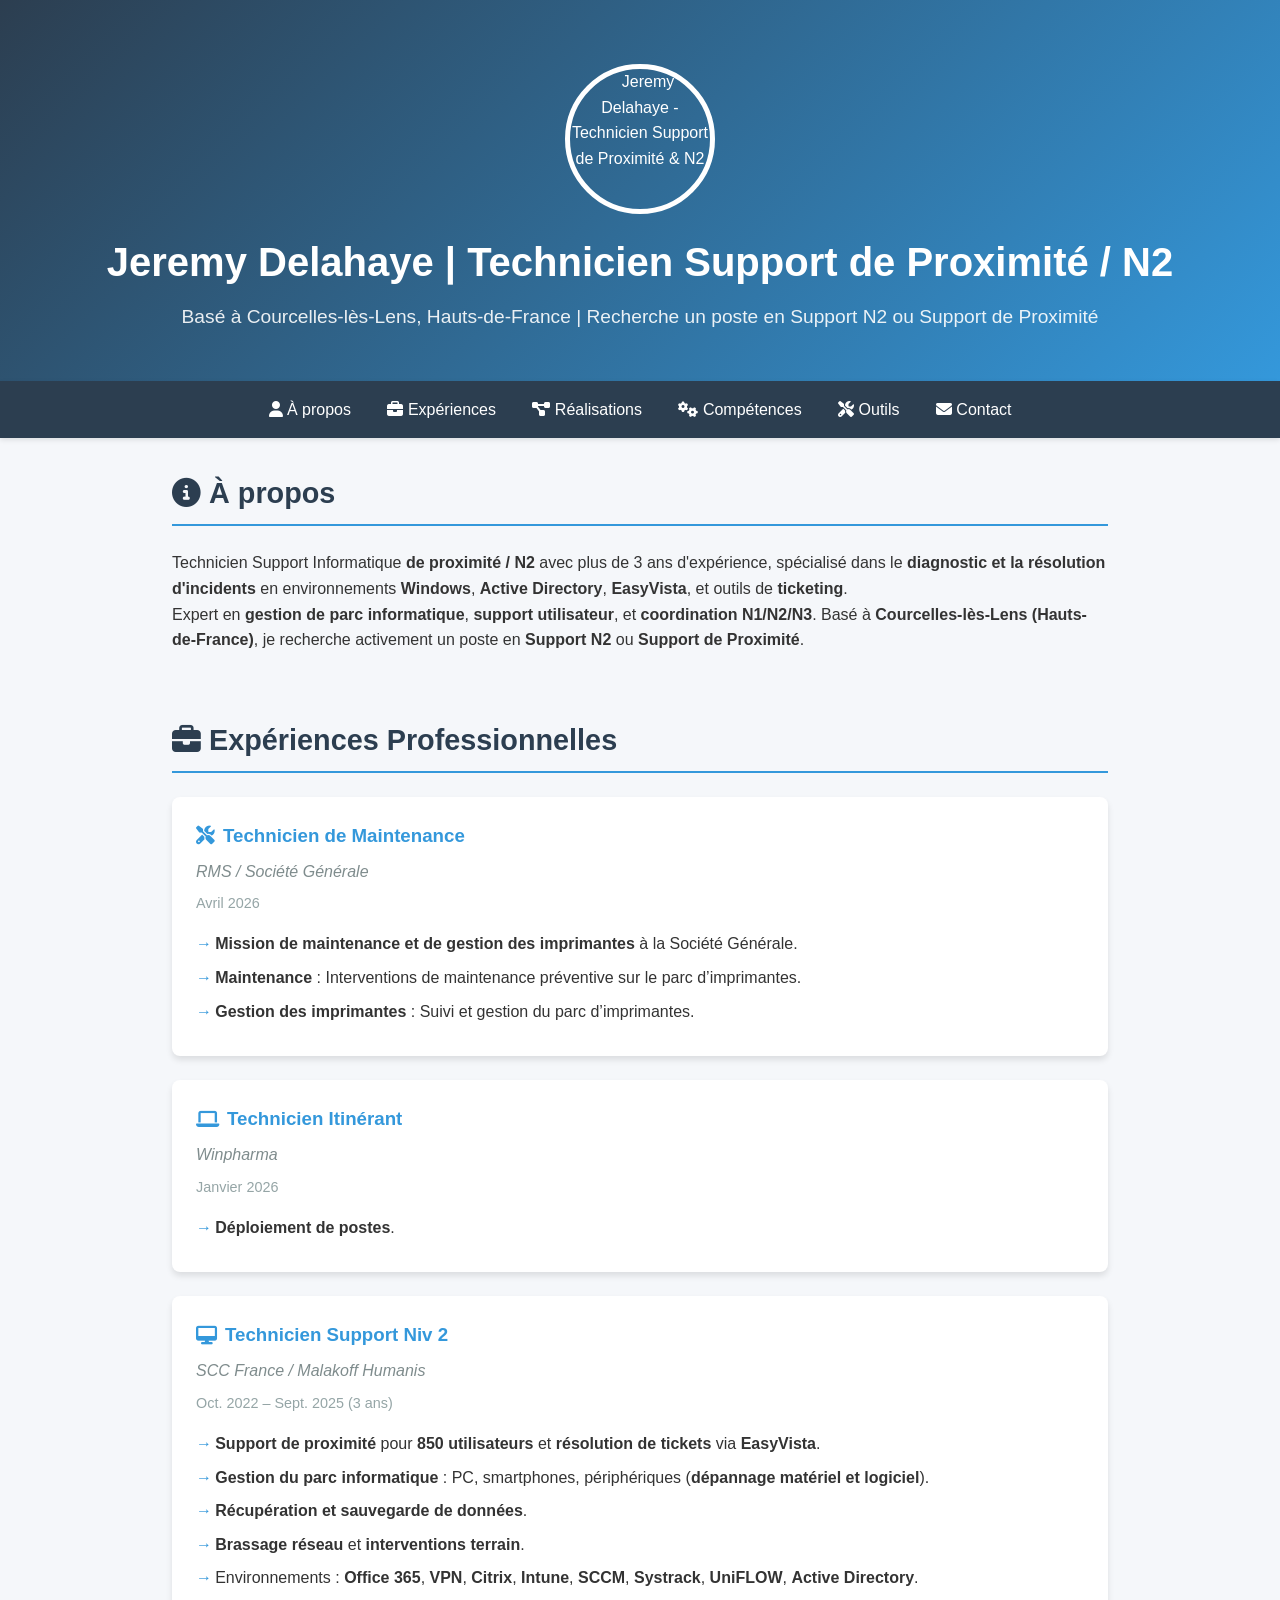
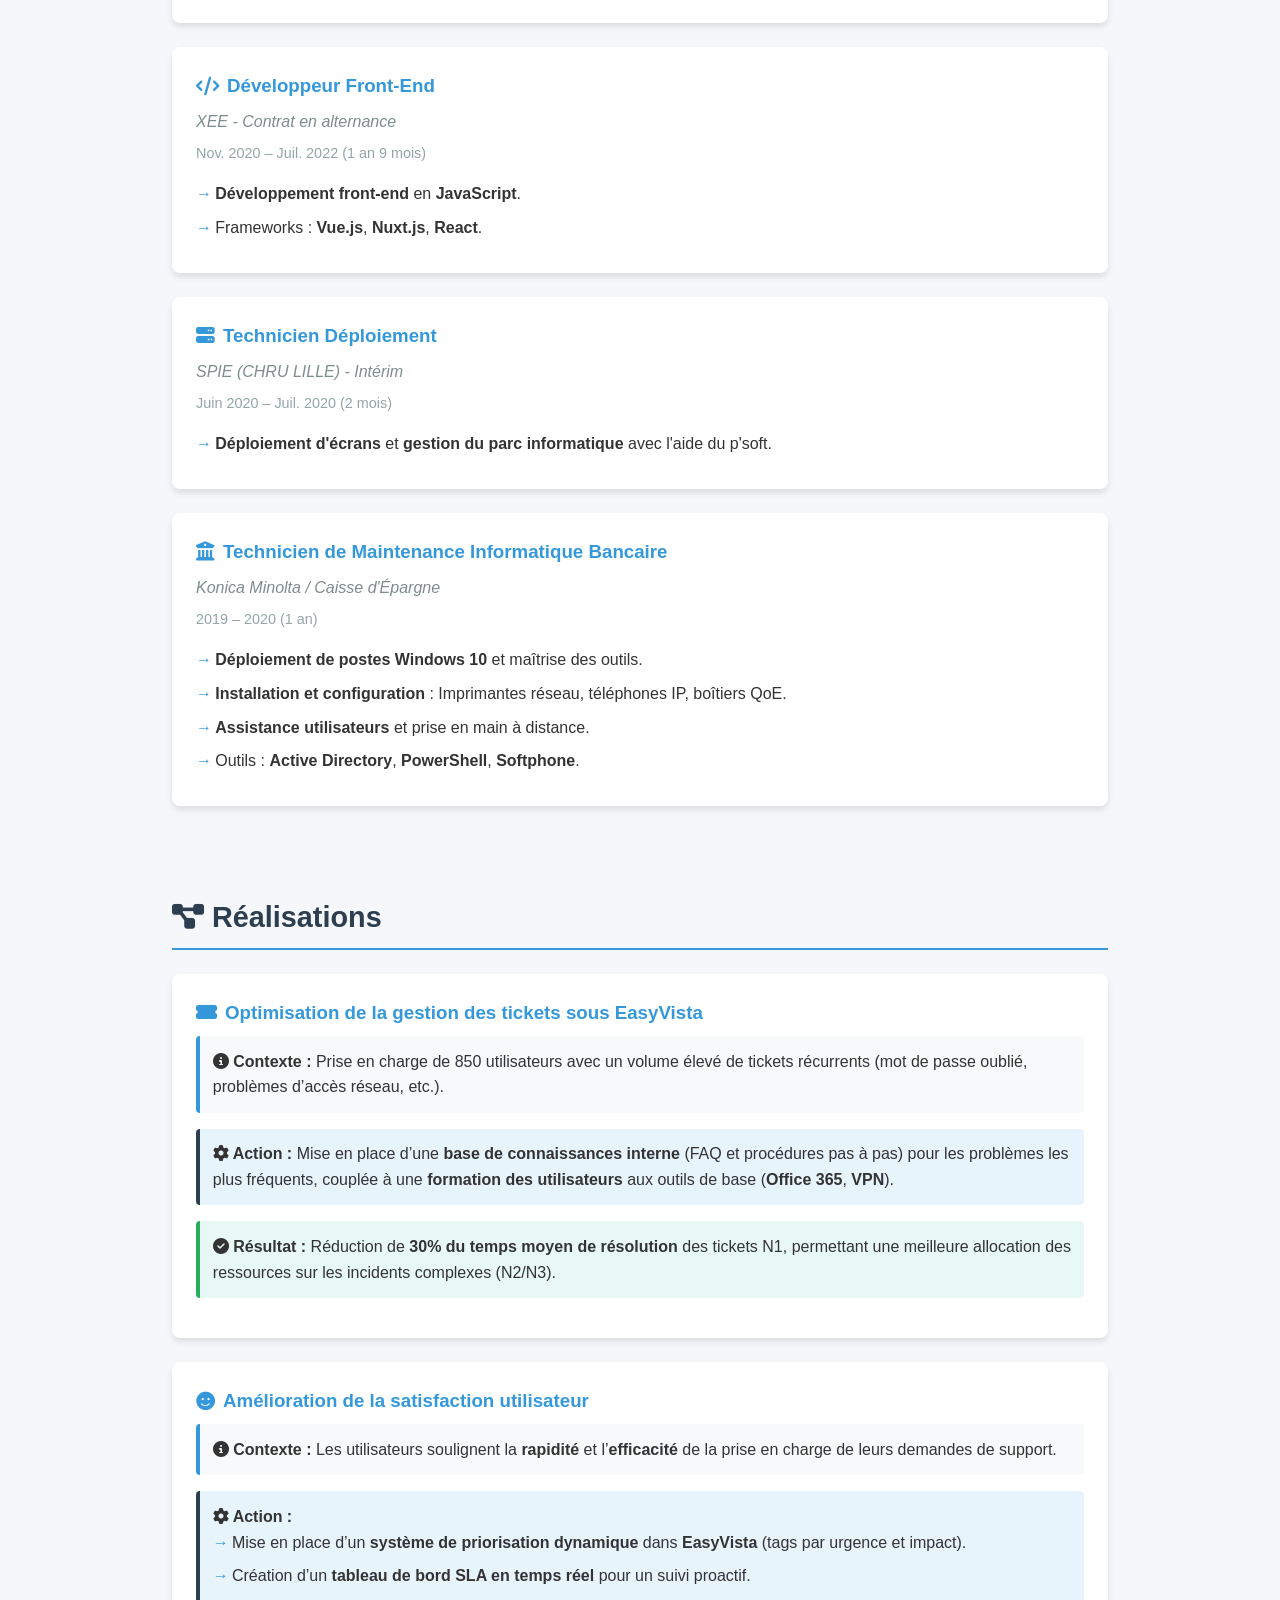
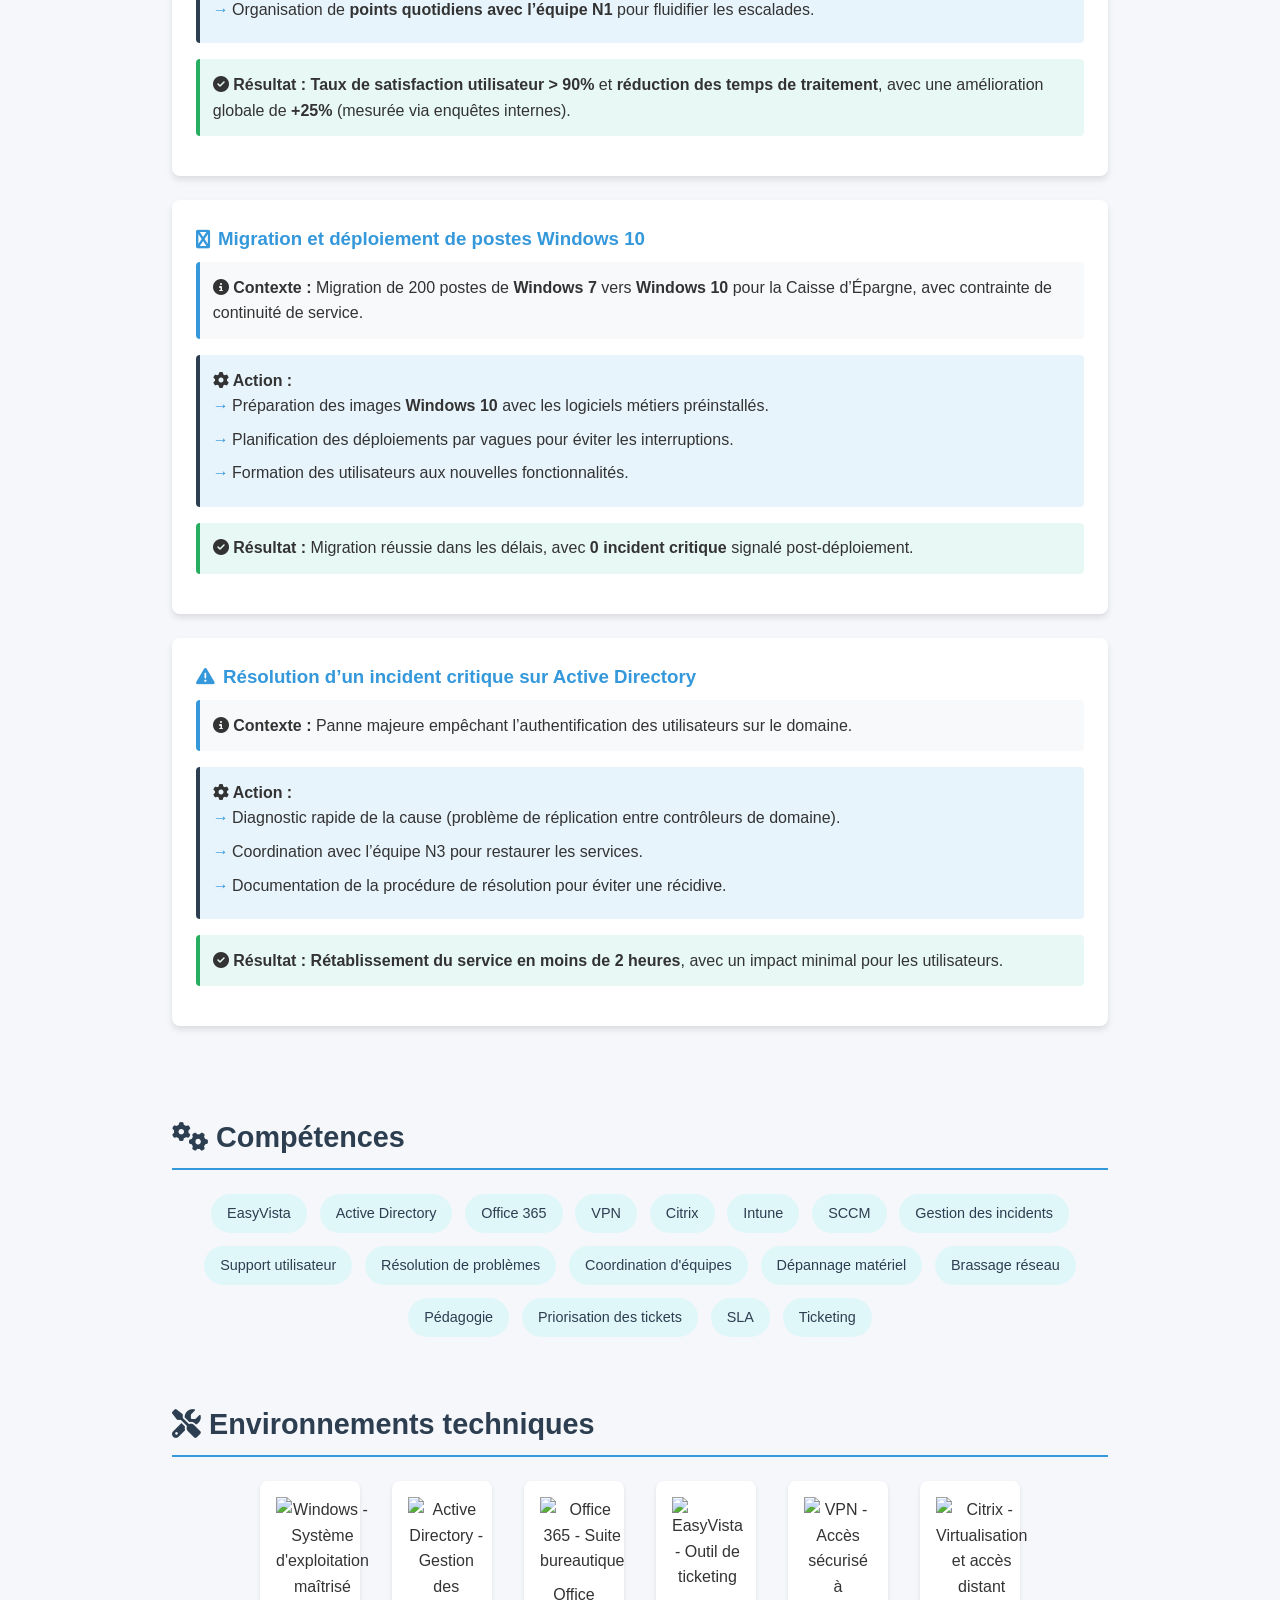
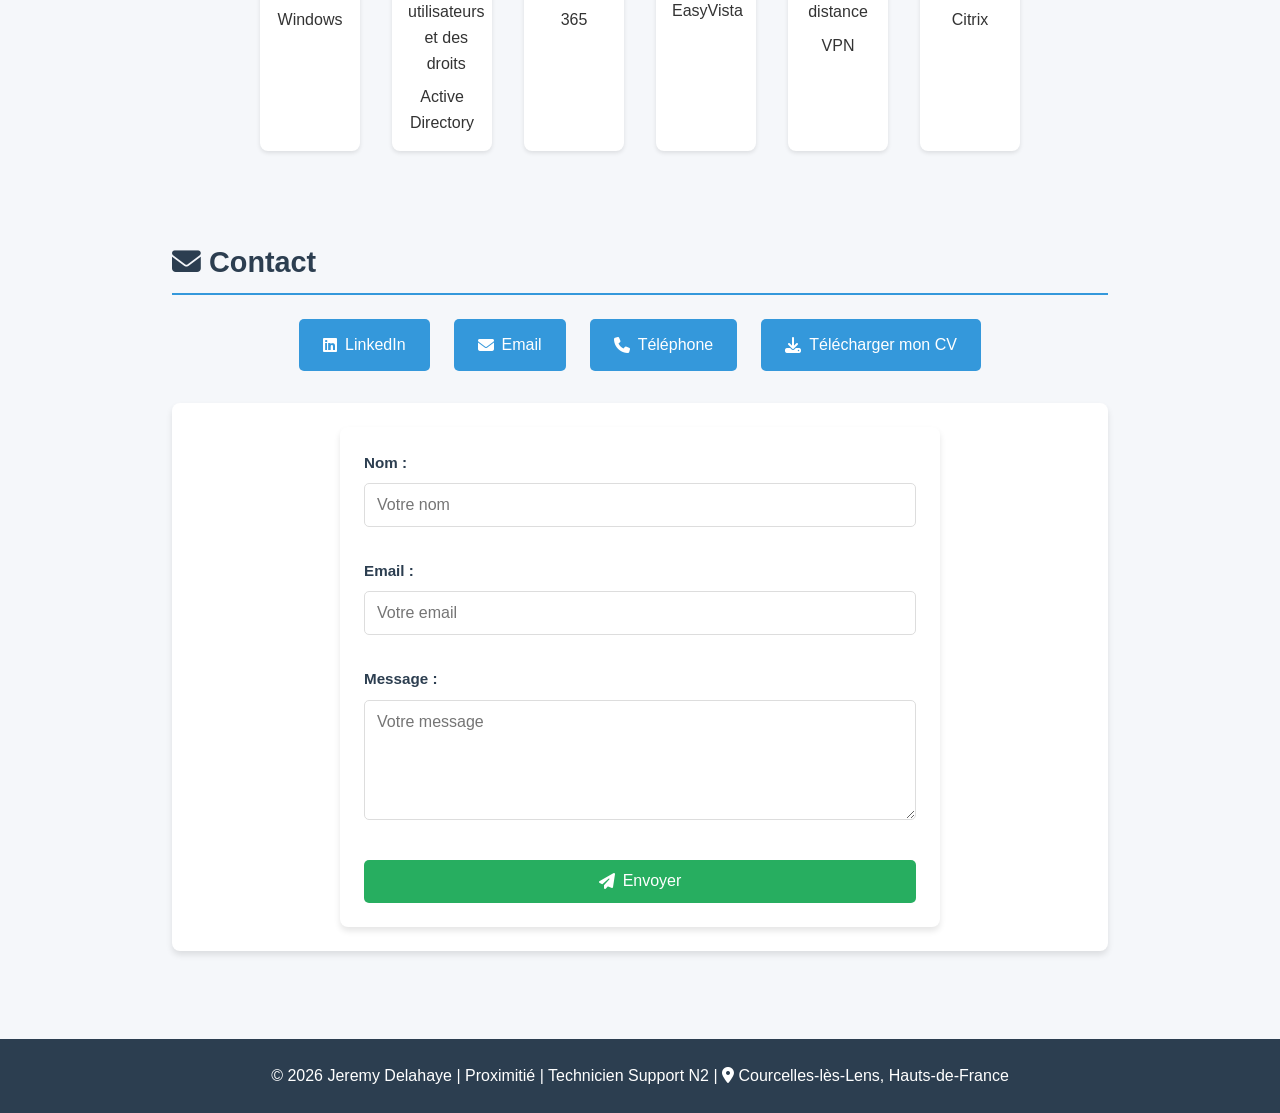
==== index.html @ 4fbd3115 "maj cv" ====
<!DOCTYPE html>
<html lang="fr">
<head>
    <meta charset="UTF-8">
    <meta name="viewport" content="width=device-width, initial-scale=1.0">
    <meta name="description" content="Technicien Support N2 avec 3+ ans d'expérience en résolution d'incidents, gestion de parc informatique et support utilisateur. Expert EasyVista, Active Directory, Office 365. Recherche un poste en Support N2 ou Support de Proximité à Lille, Hauts-de-France.">
    <meta name="keywords" content="Technicien Support N2, Support de Proximité, EasyVista, Active Directory, Office 365, Citrix, SCCM, Intune, Gestion des incidents, Résolution de problèmes, Dépannage informatique, Hauts-de-France, Lille, Courcelles-lès-Lens, SLA, Ticketing, N1, N2, N3, Helpdesk, Support utilisateur">
    <meta name="author" content="Jeremy Delahaye">
    
    <!-- Open Graph / Social Media -->
    <meta property="og:title" content="Jeremy Delahaye | Technicien Support de Proximité & N2">
    <meta property="og:description" content="Technicien Support N2 avec 3+ ans d'expérience en résolution d'incidents et gestion de parc informatique. Expert EasyVista, Active Directory, Office 365.">
    <meta property="og:type" content="website">
    <meta property="og:url" content="https://tonnom.github.io/cv-jeremy-delahaye/">
    <meta property="og:image" content="https://via.placeholder.com/1200x630?text=Jeremy+Delahaye+Technicien+Support+N2">
    
    <!-- Robots -->
    <meta name="robots" content="index, follow">
    
    <title>Jeremy Delahaye | Technicien Support Proximite & N2 </title>
    <link rel="stylesheet" href="https://cdnjs.cloudflare.com/ajax/libs/font-awesome/6.4.0/css/all.min.css">
    <link rel="stylesheet" href="styles.css">
    
</head>
<body>
    <!-- Balises pour ATS -->
    <div class="ats-keywords">
        Technicien Support Support de Proximité, N2, EasyVista, Active Directory, Office 365, Citrix, SCCM, Intune, Gestion des incidents, Résolution de problèmes, Dépannage informatique, Hauts-de-France, Lille, Courcelles-lès-Lens, SLA, Ticketing, N1, N2, N3, Helpdesk, Support utilisateur, Brassage réseau, Déploiement Windows 10, VPN, Coordination d'équipes, Pédagogie, Priorisation des tickets
    </div>
    
    <!-- Header -->
    <header>
        <img src="https://via.placeholder.com/150" alt="Jeremy Delahaye - Technicien Support de Proximité & N2" class="profile-pic">
        <h1>Jeremy Delahaye | Technicien Support de Proximité / N2</h1>
        <p>Basé à Courcelles-lès-Lens, Hauts-de-France | Recherche un poste en Support N2 ou Support de Proximité</p>
    </header>
    
    <!-- Barre de navigation -->
    <nav>
        <a href="#about"><i class="fas fa-user"></i> À propos</a>
        <a href="#experiences"><i class="fas fa-briefcase"></i> Expériences</a>
        <a href="#projects"><i class="fas fa-project-diagram"></i> Réalisations</a>
        <a href="#skills"><i class="fas fa-cogs"></i> Compétences</a>
        <a href="#tools"><i class="fas fa-tools"></i> Outils</a>
        <a href="#contact"><i class="fas fa-envelope"></i> Contact</a>
    </nav>
    
    <!-- Section À propos -->
    <section id="about">
        <h2><i class="fas fa-info-circle"></i> À propos</h2>
        <p>
            Technicien Support Informatique <strong>de proximité / N2</strong> avec plus de 3 ans d'expérience,
            spécialisé dans le <strong>diagnostic et la résolution d'incidents</strong> en environnements
            <strong>Windows</strong>, <strong>Active Directory</strong>, <strong>EasyVista</strong>, et outils de <strong>ticketing</strong>.
        </p>
        <p>
            Expert en <strong>gestion de parc informatique</strong>, <strong>support utilisateur</strong>,
            et <strong>coordination N1/N2/N3</strong>. Basé à <strong>Courcelles-lès-Lens (Hauts-de-France)</strong>,
            je recherche activement un poste en <strong>Support N2</strong> ou <strong>Support de Proximité</strong>.
        </p>
    </section>
    
    <!-- Section Expériences -->
    <section id="experiences">
        <h2><i class="fas fa-briefcase"></i> Expériences Professionnelles</h2>

        <div class="card">
    <h3><i class="fas fa-tools"></i> Technicien de Maintenance</h3>
    <div class="company">RMS / Société Générale</div>
    <div class="date">Avril 2026</div>
    <ul>
        <li><strong>Mission de maintenance et de gestion des imprimantes</strong> à la Société Générale.</li>
        <li><strong>Maintenance</strong> : Interventions de maintenance préventive sur le parc d’imprimantes.</li>
        <li><strong>Gestion des imprimantes</strong> : Suivi et gestion du parc d’imprimantes.</li>
    </ul>
</div>

<div class="card">
    <h3><i class="fas fa-laptop"></i> Technicien Itinérant</h3>
    <div class="company">Winpharma</div>
    <div class="date">Janvier 2026</div>
    <ul>
        <li><strong>Déploiement de postes</strong>.</li>
    </ul>
</div>
        
        <div class="card">
            <h3><i class="fas fa-desktop"></i> Technicien Support Niv 2</h3>
            <div class="company">SCC France / Malakoff Humanis</div>
            <div class="date">Oct. 2022 – Sept. 2025 (3 ans)</div>
            <ul>
                <li><strong>Support de proximité</strong> pour <strong>850 utilisateurs</strong> et <strong>résolution de tickets</strong> via <strong>EasyVista</strong>.</li>
                <li><strong>Gestion du parc informatique</strong> : PC, smartphones, périphériques (<strong>dépannage matériel et logiciel</strong>).</li>
                <li><strong>Récupération et sauvegarde de données</strong>.</li>
                <li><strong>Brassage réseau</strong> et <strong>interventions terrain</strong>.</li>
                <li>Environnements : <strong>Office 365</strong>, <strong>VPN</strong>, <strong>Citrix</strong>, <strong>Intune</strong>, <strong>SCCM</strong>, <strong>Systrack</strong>, <strong>UniFLOW</strong>, <strong>Active Directory</strong>.</li>
            </ul>
        </div>
        
        <div class="card">
            <h3><i class="fas fa-code"></i> Développeur Front-End</h3>
            <div class="company">XEE - Contrat en alternance</div>
            <div class="date">Nov. 2020 – Juil. 2022 (1 an 9 mois)</div>
            <ul>
                <li><strong>Développement front-end</strong> en <strong>JavaScript</strong>.</li>
                <li>Frameworks : <strong>Vue.js</strong>, <strong>Nuxt.js</strong>, <strong>React</strong>.</li>
            </ul>
        </div>
        
        <div class="card">
            <h3><i class="fas fa-server"></i> Technicien Déploiement</h3>
            <div class="company">SPIE (CHRU LILLE) - Intérim</div>
            <div class="date">Juin 2020 – Juil. 2020 (2 mois)</div>
            <ul>
                <li><strong>Déploiement d'écrans</strong> et <strong>gestion du parc informatique</strong> avec l'aide du p'soft.</li>
            </ul>
        </div>
        
        <div class="card">
            <h3><i class="fas fa-university"></i> Technicien de Maintenance Informatique Bancaire</h3>
            <div class="company">Konica Minolta / Caisse d'Épargne</div>
            <div class="date">2019 – 2020 (1 an)</div>
            <ul>
                <li><strong>Déploiement de postes Windows 10</strong> et maîtrise des outils.</li>
                <li><strong>Installation et configuration</strong> : Imprimantes réseau, téléphones IP, boîtiers QoE.</li>
                <li><strong>Assistance utilisateurs</strong> et prise en main à distance.</li>
                <li>Outils : <strong>Active Directory</strong>, <strong>PowerShell</strong>, <strong>Softphone</strong>.</li>
            </ul>
        </div>
    </section>
    
    <!-- Section Réalisations -->
    <section id="projects">
        <h2><i class="fas fa-project-diagram"></i> Réalisations</h2>
        
        <div class="card">
            <h3><i class="fas fa-ticket-alt"></i> Optimisation de la gestion des tickets sous EasyVista</h3>
            <div class="realisation-context">
                <strong><i class="fas fa-info-circle"></i> Contexte :</strong> Prise en charge de 850 utilisateurs avec un volume élevé de tickets récurrents (mot de passe oublié, problèmes d’accès réseau, etc.).
            </div>
            <div class="realisation-action">
                <strong><i class="fas fa-cog"></i> Action :</strong> Mise en place d’une <strong>base de connaissances interne</strong> (FAQ et procédures pas à pas) pour les problèmes les plus fréquents, couplée à une <strong>formation des utilisateurs</strong> aux outils de base (<strong>Office 365</strong>, <strong>VPN</strong>).
            </div>
            <div class="realisation-result">
                <strong><i class="fas fa-check-circle"></i> Résultat :</strong> Réduction de <strong>30% du temps moyen de résolution</strong> des tickets N1, permettant une meilleure allocation des ressources sur les incidents complexes (N2/N3).
            </div>
        </div>
        
        <div class="card">
    <h3><i class="fas fa-smile"></i> Amélioration de la satisfaction utilisateur</h3>
    <div class="realisation-context">
        <strong><i class="fas fa-info-circle"></i> Contexte :</strong>
        Les utilisateurs soulignent la <strong>rapidité</strong> et l’<strong>efficacité</strong> de la prise en charge de leurs demandes de support.
    </div>
    <div class="realisation-action">
        <strong><i class="fas fa-cog"></i> Action :</strong>
        <ul>
            <li>Mise en place d’un <strong>système de priorisation dynamique</strong> dans <strong>EasyVista</strong> (tags par urgence et impact).</li>
            <li>Création d’un <strong>tableau de bord SLA en temps réel</strong> pour un suivi proactif.</li>
            <li>Organisation de <strong>points quotidiens avec l’équipe N1</strong> pour fluidifier les escalades.</li>
        </ul>
    </div>
    <div class="realisation-result">
        <strong><i class="fas fa-check-circle"></i> Résultat :</strong>
        <strong>Taux de satisfaction utilisateur > 90%</strong> et <strong>réduction des temps de traitement</strong>,
        avec une amélioration globale de <strong>+25%</strong> (mesurée via enquêtes internes).
    </div>
</div>
        
        <div class="card">
            <h3><i class="fas fa-windows"></i> Migration et déploiement de postes Windows 10</h3>
            <div class="realisation-context">
                <strong><i class="fas fa-info-circle"></i> Contexte :</strong> Migration de 200 postes de <strong>Windows 7</strong> vers <strong>Windows 10</strong> pour la Caisse d’Épargne, avec contrainte de continuité de service.
            </div>
            <div class="realisation-action">
                <strong><i class="fas fa-cog"></i> Action :</strong>
                <ul>
                    <li>Préparation des images <strong>Windows 10</strong> avec les logiciels métiers préinstallés.</li>
                    <li>Planification des déploiements par vagues pour éviter les interruptions.</li>
                    <li>Formation des utilisateurs aux nouvelles fonctionnalités.</li>
                </ul>
            </div>
            <div class="realisation-result">
                <strong><i class="fas fa-check-circle"></i> Résultat :</strong> Migration réussie dans les délais, avec <strong>0 incident critique</strong> signalé post-déploiement.
            </div>
        </div>
        
        <div class="card">
            <h3><i class="fas fa-exclamation-triangle"></i> Résolution d’un incident critique sur Active Directory</h3>
            <div class="realisation-context">
                <strong><i class="fas fa-info-circle"></i> Contexte :</strong> Panne majeure empêchant l’authentification des utilisateurs sur le domaine.
            </div>
            <div class="realisation-action">
                <strong><i class="fas fa-cog"></i> Action :</strong>
                <ul>
                    <li>Diagnostic rapide de la cause (problème de réplication entre contrôleurs de domaine).</li>
                    <li>Coordination avec l’équipe N3 pour restaurer les services.</li>
                    <li>Documentation de la procédure de résolution pour éviter une récidive.</li>
                </ul>
            </div>
            <div class="realisation-result">
                <strong><i class="fas fa-check-circle"></i> Résultat :</strong> <strong>Rétablissement du service en moins de 2 heures</strong>, avec un impact minimal pour les utilisateurs.
            </div>
        </div>
    </section>
    
    <!-- Section Compétences -->
    <section id="skills">
        <h2><i class="fas fa-cogs"></i> Compétences</h2>
        <div class="skills-container">
            <span class="skill">EasyVista</span>
            <span class="skill">Active Directory</span>
            <span class="skill">Office 365</span>
            <span class="skill">VPN</span>
            <span class="skill">Citrix</span>
            <span class="skill">Intune</span>
            <span class="skill">SCCM</span>
            <span class="skill">Gestion des incidents</span>
            <span class="skill">Support utilisateur</span>
            <span class="skill">Résolution de problèmes</span>
            <span class="skill">Coordination d'équipes</span>
            <span class="skill">Dépannage matériel</span>
            <span class="skill">Brassage réseau</span>
            <span class="skill">Pédagogie</span>
            <span class="skill">Priorisation des tickets</span>
            <span class="skill">SLA</span>
            <span class="skill">Ticketing</span>
        </div>
    </section>
    
    <!-- Section Environnements techniques -->
    <section id="tools">
        <h2><i class="fas fa-tools"></i> Environnements techniques</h2>
        <div class="tools-container">
            <div class="tool-item">
                <img src="https://img.icons8.com/color/48/000000/windows-10.png" alt="Windows - Système d'exploitation maîtrisé" title="Windows">
                <p>Windows</p>
            </div>
            <div class="tool-item">
                <img src="https://img.icons8.com/color/48/000000/active-directory.png" alt="Active Directory - Gestion des utilisateurs et des droits" title="Active Directory">
                <p>Active Directory</p>
            </div>
            <div class="tool-item">
                <img src="https://img.icons8.com/color/48/000000/microsoft-office-2019.png" alt="Office 365 - Suite bureautique" title="Office 365">
                <p>Office 365</p>
            </div>
            <div class="tool-item">
                <img src="https://img.icons8.com/color/48/000000/server.png" alt="EasyVista - Outil de ticketing" title="EasyVista">
                <p>EasyVista</p>
            </div>
            <div class="tool-item">
                <img src="https://img.icons8.com/color/48/000000/vpn.png" alt="VPN - Accès sécurisé à distance" title="VPN">
                <p>VPN</p>
            </div>
            <div class="tool-item">
                <img src="https://img.icons8.com/color/48/000000/citrix.png" alt="Citrix - Virtualisation et accès distant" title="Citrix">
                <p>Citrix</p>
            </div>
        </div>
    </section>
    
    <!-- Section Contact -->
    <section id="contact">
        <h2><i class="fas fa-envelope"></i> Contact</h2>
        <div class="contact-container">
            <a href="https://www.linkedin.com/in/jeremy-delahaye/" class="contact-btn" rel="noopener noreferrer">
                <i class="fab fa-linkedin"></i> LinkedIn
            </a>
            <a href="mailto:jeremy.delahaye62@gmail.com" class="contact-btn" rel="noopener noreferrer">
                <i class="fas fa-envelope"></i> Email
            </a>
            <a href="tel:+33650325968" class="contact-btn" rel="noopener noreferrer">
                <i class="fas fa-phone"></i> Téléphone
            </a>
            <a href="lien-vers-ton-cv.pdf" class="contact-btn" download rel="noopener noreferrer">
                <i class="fas fa-download"></i> Télécharger mon CV
            </a>
        </div>
        
        <!-- Formulaire de contact -->
        <div class="card">

    <form action="https://formspree.io/f/https://formspree.io/f/xojgqjvk" method="POST" class="contact-form">
        <div class="form-group">
            <label for="nom">Nom :</label>
            <input type="text" id="nom" name="nom" required placeholder="Votre nom">
        </div>
        <div class="form-group">
            <label for="email">Email :</label>
            <input type="email" id="email" name="email" required placeholder="Votre email">
        </div>
        <div class="form-group">
            <label for="message">Message :</label>
            <textarea id="message" name="message" required placeholder="Votre message"></textarea>
        </div>
        <button type="submit" class="btn-submit">
            <i class="fas fa-paper-plane"></i> Envoyer
        </button>
    </form>
</div>
    </section>
    
    <!-- Footer -->
    <footer>
        <p>© 2026 Jeremy Delahaye | Proximitié | Technicien Support N2 |  <i class="fas fa-map-marker-alt"></i> Courcelles-lès-Lens, Hauts-de-France</p>
    </footer>
</body>
</html>
---- styles.css ----
/* Reset et styles de base */
        * {
            margin: 0;
            padding: 0;
            box-sizing: border-box;
            font-family: 'Segoe UI', Tahoma, Geneva, Verdana, sans-serif;
        }
        
        body {
            background-color: #f5f7fa;
            color: #333;
            line-height: 1.6;
        }
        
        /* Header */
        header {
            background: linear-gradient(135deg, #2c3e50, #3498db);
            color: white;
            padding: 3rem 2rem;
            text-align: center;
        }
        
        header h1 {
            font-size: 2.5rem;
            margin-bottom: 0.5rem;
        }
        
        header p {
            font-size: 1.2rem;
            opacity: 0.9;
        }
        
        /* Photo de profil */
        .profile-pic {
            width: 150px;
            height: 150px;
            border-radius: 50%;
            object-fit: cover;
            border: 5px solid white;
            margin: 1rem auto;
            display: block;
        }
        
        /* Barre de navigation */
        nav {
            background: #2c3e50;
            padding: 1rem;
            text-align: center;
            position: sticky;
            top: 0;
            z-index: 100;
            box-shadow: 0 2px 5px rgba(0, 0, 0, 0.1);
        }
        
        nav a {
            color: white;
            margin: 0 1rem;
            text-decoration: none;
            font-weight: 500;
            transition: color 0.3s;
        }
        
        nav a:hover {
            color: #3498db;
        }
        
        /* Section générale */
        section {
            padding: 2rem;
            max-width: 1000px;
            margin: 0 auto;
        }
        
        /* Titre de section */
        section h2 {
            color: #2c3e50;
            margin-bottom: 1.5rem;
            font-size: 1.8rem;
            border-bottom: 2px solid #3498db;
            padding-bottom: 0.5rem;
        }
        
        /* Cartes pour les expériences et réalisations */
        .card {
            background: white;
            border-radius: 8px;
            box-shadow: 0 4px 6px rgba(0, 0, 0, 0.1);
            padding: 1.5rem;
            margin-bottom: 1.5rem;
        }
        
        .card h3 {
            color: #3498db;
            margin-bottom: 0.5rem;
            display: flex;
            align-items: center;
            gap: 0.5rem;
        }
        
        .card .company {
            font-style: italic;
            color: #7f8c8d;
            margin-bottom: 0.5rem;
        }
        
        .card .date {
            color: #95a5a6;
            font-size: 0.9rem;
            margin-bottom: 1rem;
        }
        
        .card ul {
            list-style-type: none;
            padding-left: 0;
        }
        
        .card li {
            margin-bottom: 0.5rem;
            padding-left: 1.2rem;
            position: relative;
        }
        
        .card li:before {
            content: "→";
            color: #3498db;
            position: absolute;
            left: 0;
        }
        
        /* Sous-sections dans les réalisations */
        .realisation-context,
        .realisation-action,
        .realisation-result {
            margin-bottom: 1rem;
        }
        
        .realisation-context {
            background: #f8f9fa;
            padding: 0.8rem;
            border-left: 4px solid #3498db;
            border-radius: 4px;
        }
        
        .realisation-action {
            background: #e8f4fc;
            padding: 0.8rem;
            border-left: 4px solid #2c3e50;
            border-radius: 4px;
        }
        
        .realisation-result {
            background: #e8f8f5;
            padding: 0.8rem;
            border-left: 4px solid #27ae60;
            border-radius: 4px;
            font-weight: 500;
        }
        
        /* Compétences */
        .skills-container {
            display: flex;
            flex-wrap: wrap;
            gap: 0.8rem;
            justify-content: center;
        }
        
        .skill {
            background: #e0f7fa;
            color: #2c3e50;
            padding: 0.5rem 1rem;
            border-radius: 20px;
            font-size: 0.9rem;
            font-weight: 500;
        }
        
        /* Environnements techniques */
        .tools-container {
            display: flex;
            justify-content: center;
            gap: 2rem;
            flex-wrap: wrap;
            margin: 1.5rem 0;
        }
        
        .tool-item {
            text-align: center;
            padding: 1rem;
            background: white;
            border-radius: 8px;
            box-shadow: 0 2px 4px rgba(0, 0, 0, 0.1);
            width: 100px;
        }
        
        .tool-item img {
            width: 50px;
            height: 50px;
            margin-bottom: 0.5rem;
        }
        
        /* Contact */
        .contact-container {
            display: flex;
            justify-content: center;
            gap: 1.5rem;
            flex-wrap: wrap;
            margin-bottom: 2rem;
        }
        
        .contact-btn {
            background: #3498db;
            color: white;
            padding: 0.8rem 1.5rem;
            border-radius: 5px;
            text-decoration: none;
            font-weight: 500;
            transition: background 0.3s;
            display: inline-flex;
            align-items: center;
            gap: 0.5rem;
        }
        
        .contact-btn:hover {
            background: #2980b9;
        }
        
        /* Formulaire de contact */
        .contact-form {
            max-width: 600px;
            margin: 0 auto;
            background: white;
            padding: 1.5rem;
            border-radius: 8px;
            box-shadow: 0 4px 6px rgba(0, 0, 0, 0.1);
        }
        
        .contact-form input,
        .contact-form textarea {
            width: 100%;
            padding: 0.8rem;
            margin-bottom: 1rem;
            border: 1px solid #ddd;
            border-radius: 4px;
            font-family: inherit;
        }
        
        .contact-form textarea {
            height: 120px;
        }
        
        .contact-form button {
            background: #27ae60;
            color: white;
            padding: 0.8rem 1.5rem;
            border: none;
            border-radius: 5px;
            cursor: pointer;
            font-weight: 500;
            transition: background 0.3s;
        }
        
        .contact-form button:hover {
            background: #219653;
        }
        
        /* Footer */
        footer {
            text-align: center;
            padding: 1.5rem;
            background: #2c3e50;
            color: white;
            margin-top: 2rem;
        }
        
        /* Section mots-clés pour ATS (cachée visuellement) */
        .ats-keywords {
            display: none;
        }
        
        /* Responsive */
        @media (max-width: 768px) {
            header h1 {
                font-size: 2rem;
            }
            
            nav {
                padding: 0.8rem;
            }
            
            nav a {
                margin: 0 0.5rem;
                font-size: 0.9rem;
            }
            
            .contact-container {
                flex-direction: column;
                align-items: center;
            }
            
            .tools-container {
                gap: 1rem;
            }
            
            .tool-item {
                width: 80px;
            }
        }
    



/* Styles pour le formulaire de contact */
.contact-form {
    display: flex;
    flex-direction: column;
    gap: 1rem;
}

.form-group {
    display: flex;
    flex-direction: column;
    gap: 0.5rem;
}

.form-group label {
    font-weight: 600;
    color: #2c3e50;
    font-size: 0.95rem;
}

.form-group input,
.form-group textarea {
    padding: 0.75rem;
    border: 1px solid #ddd;
    border-radius: 5px;
    font-family: 'Segoe UI', Tahoma, Geneva, Verdana, sans-serif;
    font-size: 1rem;
    transition: border-color 0.3s;
}

.form-group input:focus,
.form-group textarea:focus {
    border-color: #3498db;
    outline: none;
}

.form-group textarea {
    min-height: 120px;
    resize: vertical;
}

.btn-submit {
    background-color: #3498db;
    color: white;
    border: none;
    padding: 0.75rem 1.5rem;
    border-radius: 5px;
    cursor: pointer;
    font-weight: 600;
    font-size: 1rem;
    transition: background-color 0.3s, transform 0.2s;
    display: flex;
    align-items: center;
    justify-content: center;
    gap: 0.5rem;
    margin-top: 0.5rem;
}

.btn-submit:hover {
    background-color: #2980b9;
}

.btn-submit:active {
    transform: scale(0.98);
}

.btn-submit i {
    font-size: 1rem;
}
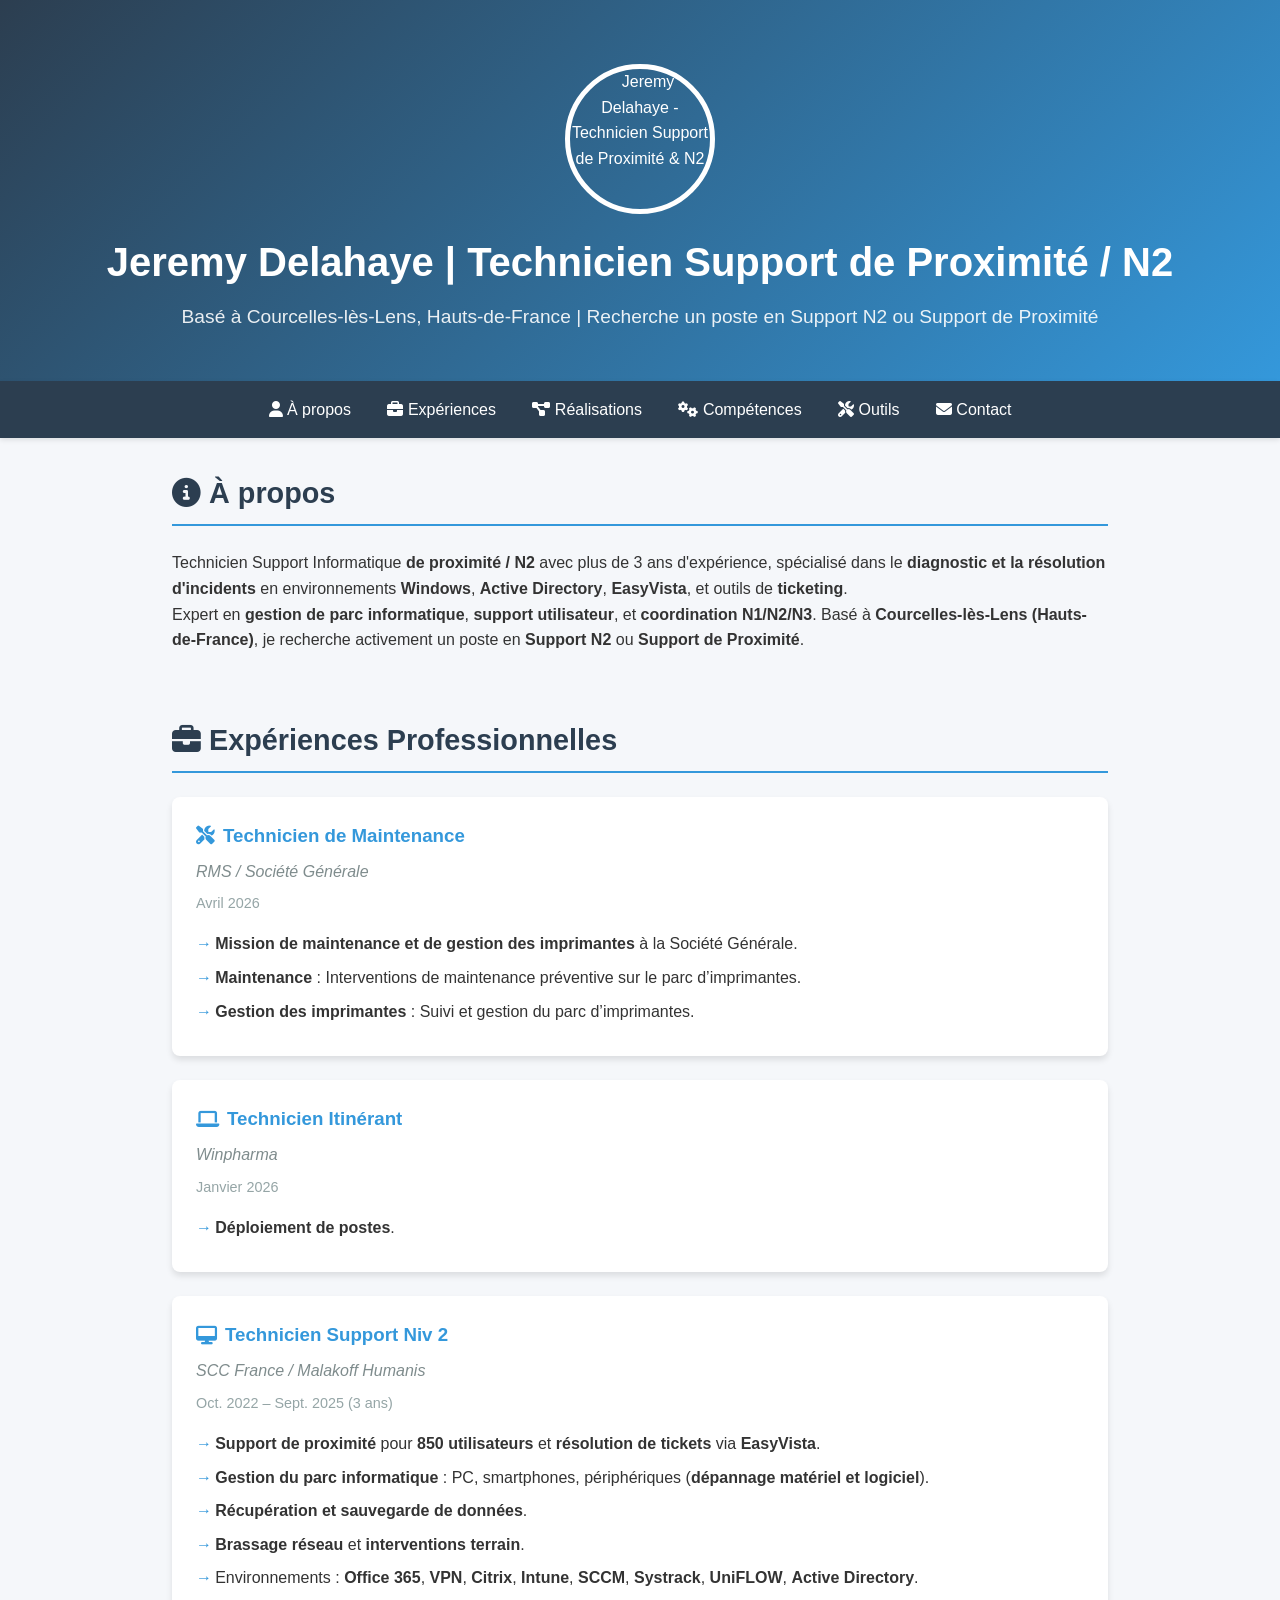
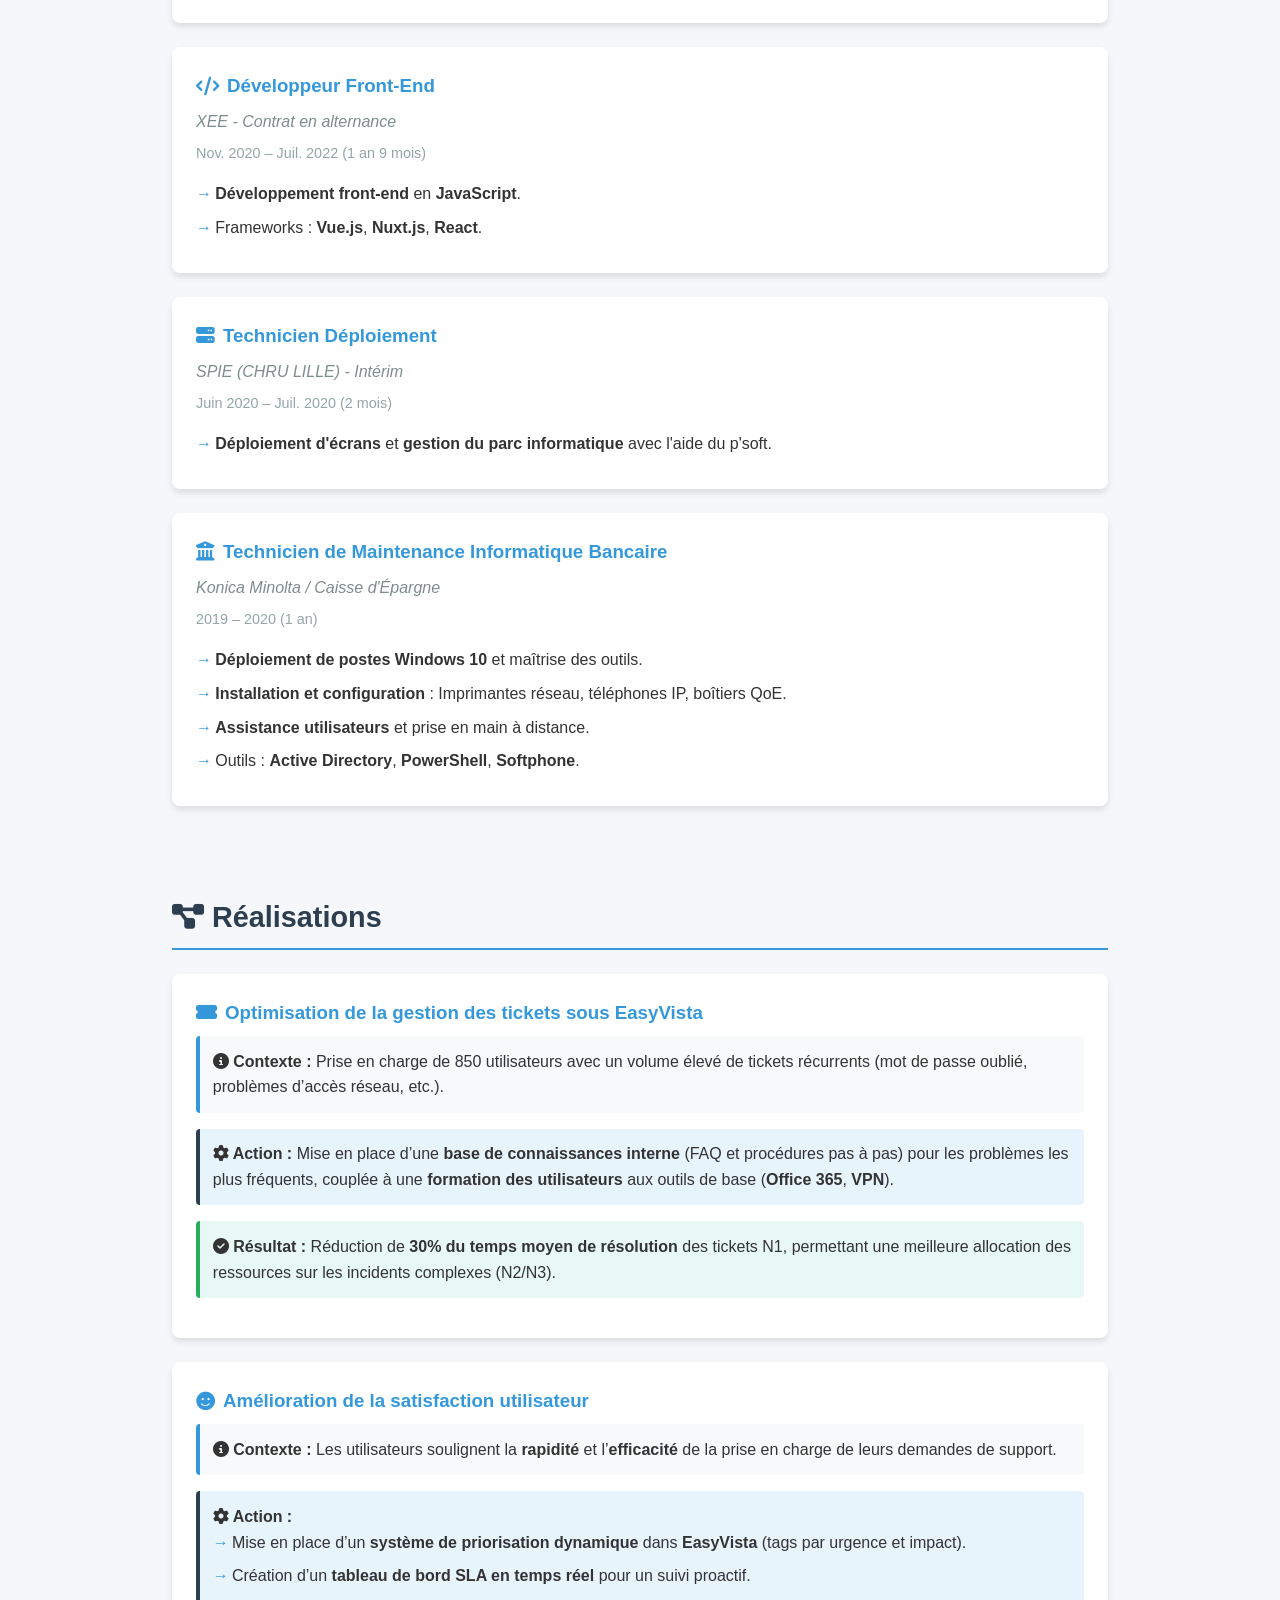
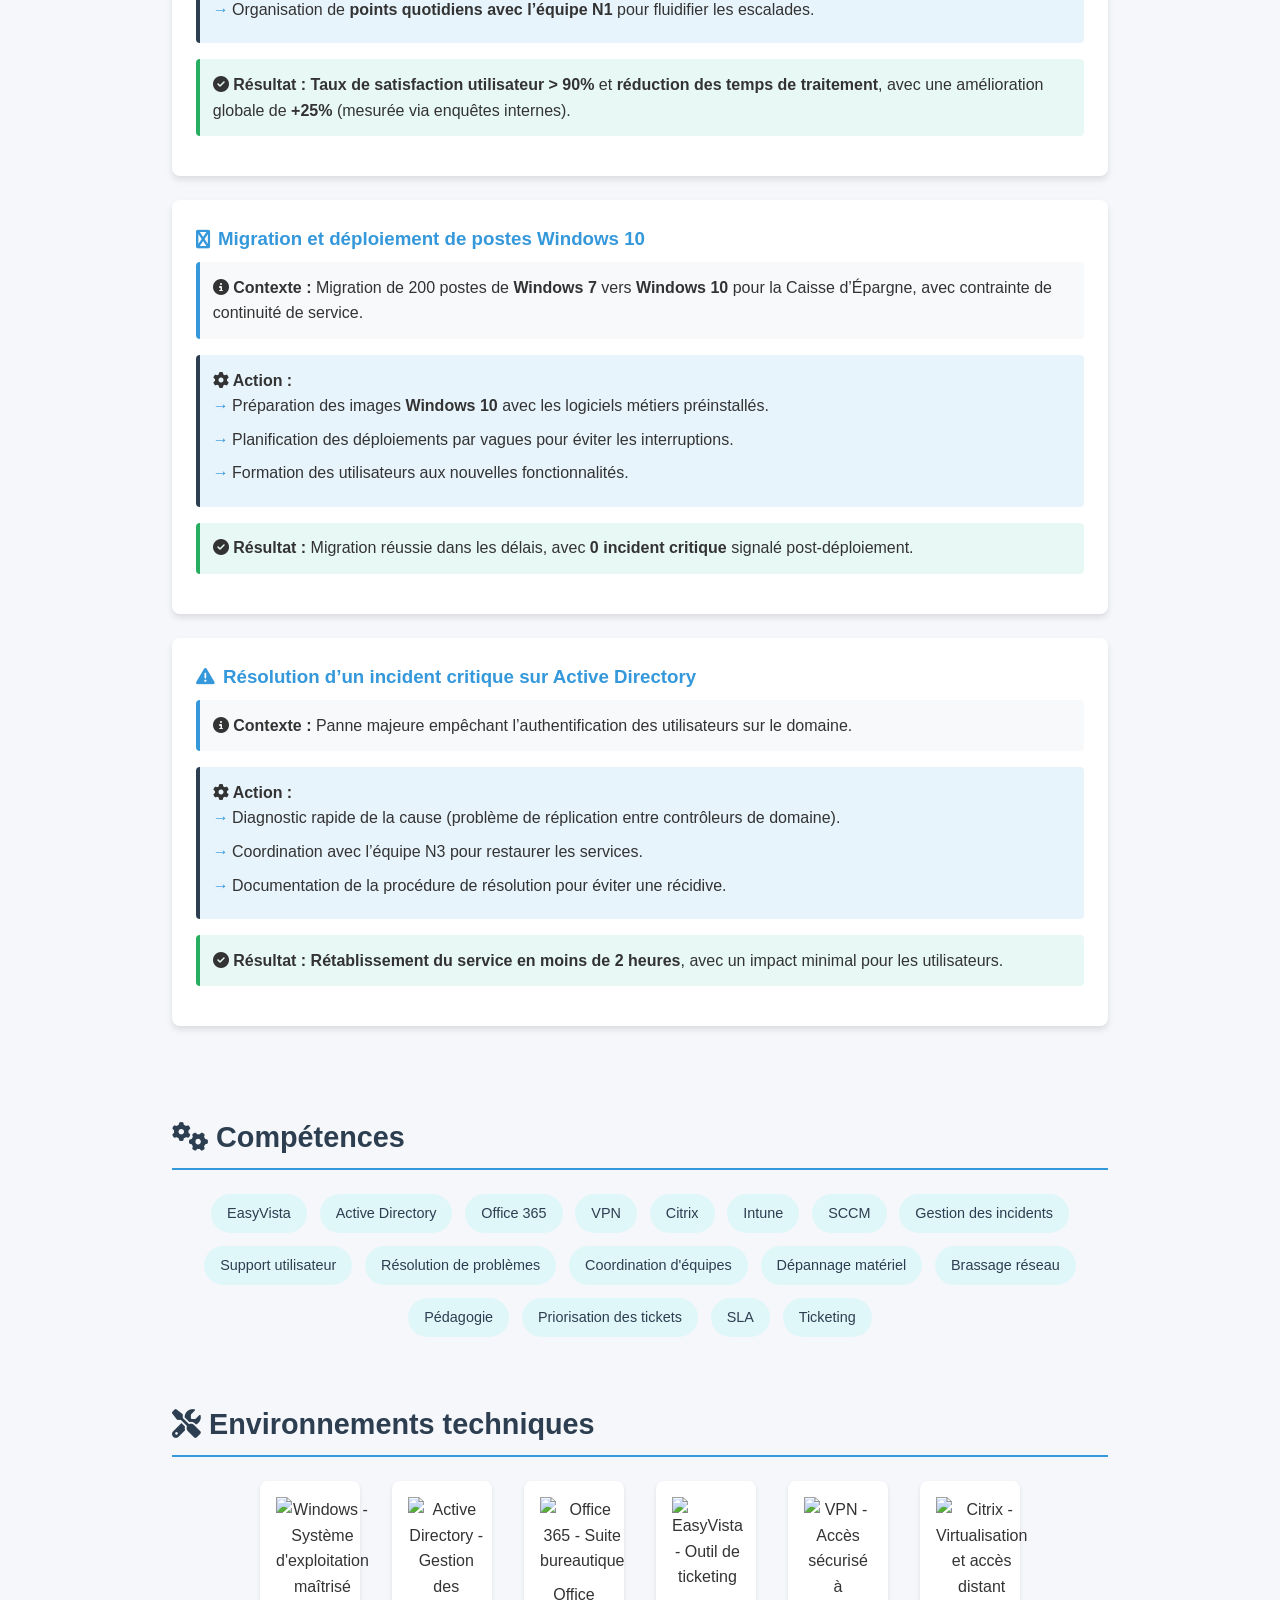
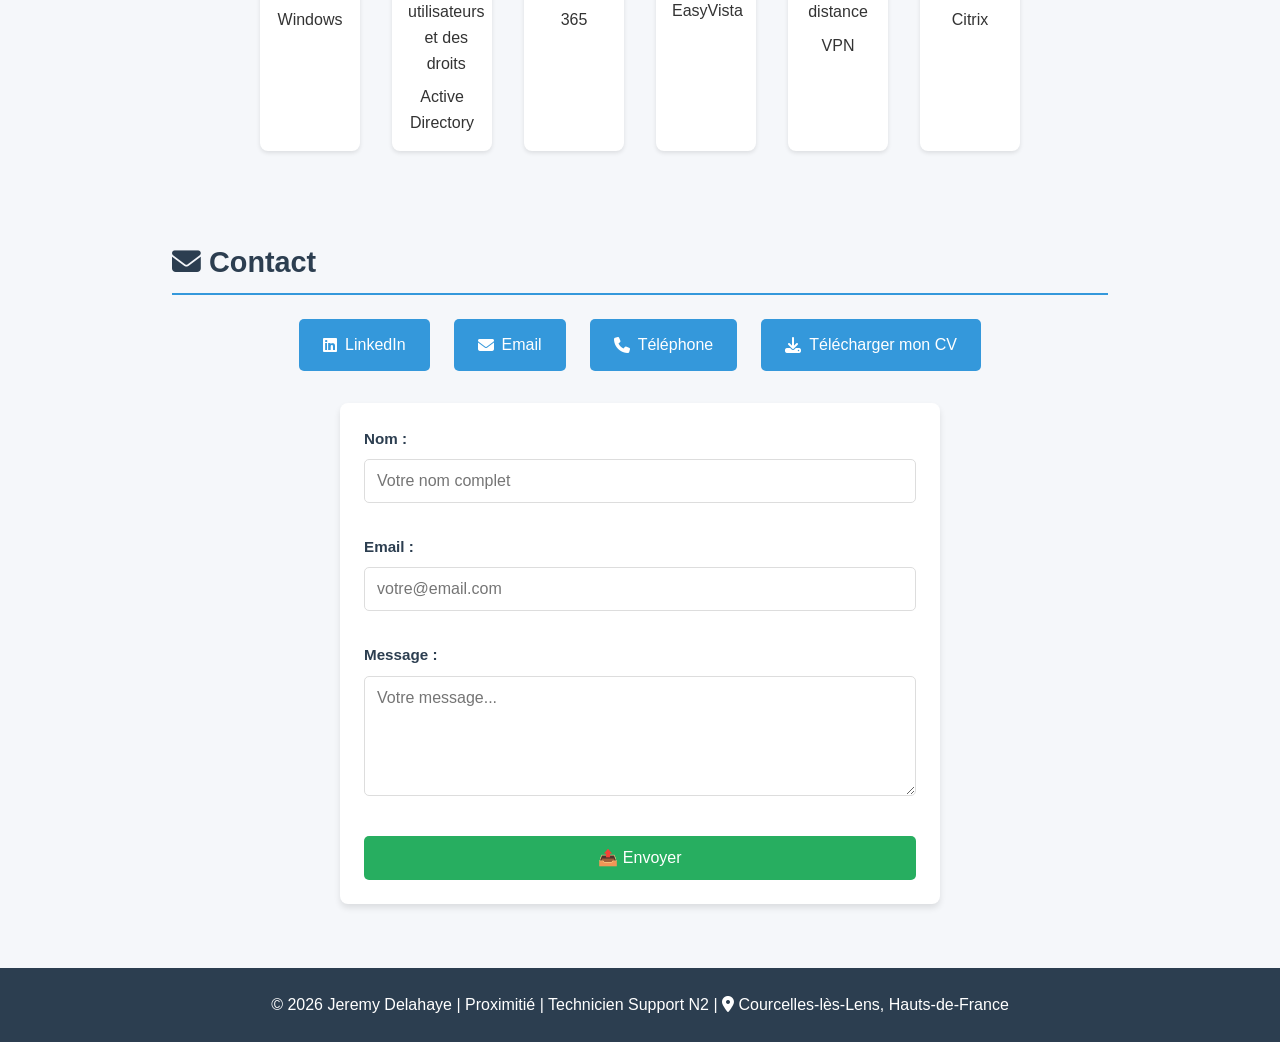
==== commit a59f116f: "add clean formulaire" ====
--- a/index.html
+++ b/index.html
@@ -277,32 +277,40 @@
             </a>
         </div>
         
-        <!-- Formulaire de contact -->
-        <div class="card">
-
-    <form action="https://formspree.io/f/https://formspree.io/f/xojgqjvk" method="POST" class="contact-form">
-        <div class="form-group">
-            <label for="nom">Nom :</label>
-            <input type="text" id="nom" name="nom" required placeholder="Votre nom">
-        </div>
-        <div class="form-group">
-            <label for="email">Email :</label>
-            <input type="email" id="email" name="email" required placeholder="Votre email">
-        </div>
-        <div class="form-group">
-            <label for="message">Message :</label>
-            <textarea id="message" name="message" required placeholder="Votre message"></textarea>
-        </div>
-        <button type="submit" class="btn-submit">
-            <i class="fas fa-paper-plane"></i> Envoyer
-        </button>
-    </form>
-</div>
+
+        <!-- Formulaire de contact avec feedback AJAX -->
+<form id="contactForm" class="contact-form" action="https://formspree.io/f/xojgqjvk" method="POST">
+    
+    <div class="form-group">
+        <label for="name">Nom :</label>
+        <input type="text" id="name" name="name" required placeholder="Votre nom complet">
+    </div>
+
+    <div class="form-group">
+        <label for="email">Email :</label>
+        <input type="email" id="email" name="email" required placeholder="votre@email.com">
+    </div>
+
+    <div class="form-group">
+        <label for="message">Message :</label>
+        <textarea id="message" name="message" required placeholder="Votre message..."></textarea>
+    </div>
+
+    <button type="submit" class="btn-submit" id="submitBtn">
+        <span class="btn-text">📤 Envoyer</span>
+        <span class="btn-loader" style="display:none;">⏳ Envoi en cours...</span>
+    </button>
+
+    <!-- Message de feedback (succès/erreur) -->
+    <div id="formMessage" class="form-message" aria-live="polite"></div>
+</form>
     </section>
     
     <!-- Footer -->
     <footer>
         <p>© 2026 Jeremy Delahaye | Proximitié | Technicien Support N2 |  <i class="fas fa-map-marker-alt"></i> Courcelles-lès-Lens, Hauts-de-France</p>
     </footer>
+
+    <script src="script.js" defer></script>
 </body>
 </html>
--- a/styles.css
+++ b/styles.css
@@ -376,4 +376,57 @@
 
 .btn-submit i {
     font-size: 1rem;
+}
+
+/* ===== Messages de feedback du formulaire ===== */
+.form-message {
+    padding: 1rem;
+    border-radius: 5px;
+    margin-top: 1rem;
+    font-weight: 500;
+    text-align: center;
+    opacity: 0;
+    transform: translateY(-10px);
+    transition: opacity 0.4s ease, transform 0.4s ease;
+    display: none;
+}
+
+.form-message.show {
+    display: block;
+    opacity: 1;
+    transform: translateY(0);
+}
+
+.form-message.success {
+    background: #d4edda;
+    color: #155724;
+    border: 1px solid #c3e6cb;
+}
+
+.form-message.error {
+    background: #f8d7da;
+    color: #721c24;
+    border: 1px solid #f5c6cb;
+}
+
+/* ===== Bouton en état "loading" ===== */
+.btn-submit:disabled {
+    background-color: #95a5a6;
+    cursor: not-allowed;
+    opacity: 0.7;
+}
+
+.btn-submit:disabled:hover {
+    background-color: #95a5a6;
+}
+
+/* ===== Animation de succès (checkmark) ===== */
+@keyframes successPulse {
+    0% { transform: scale(0.8); opacity: 0; }
+    50% { transform: scale(1.05); }
+    100% { transform: scale(1); opacity: 1; }
+}
+
+.form-message.success.show {
+    animation: successPulse 0.5s ease;
 }
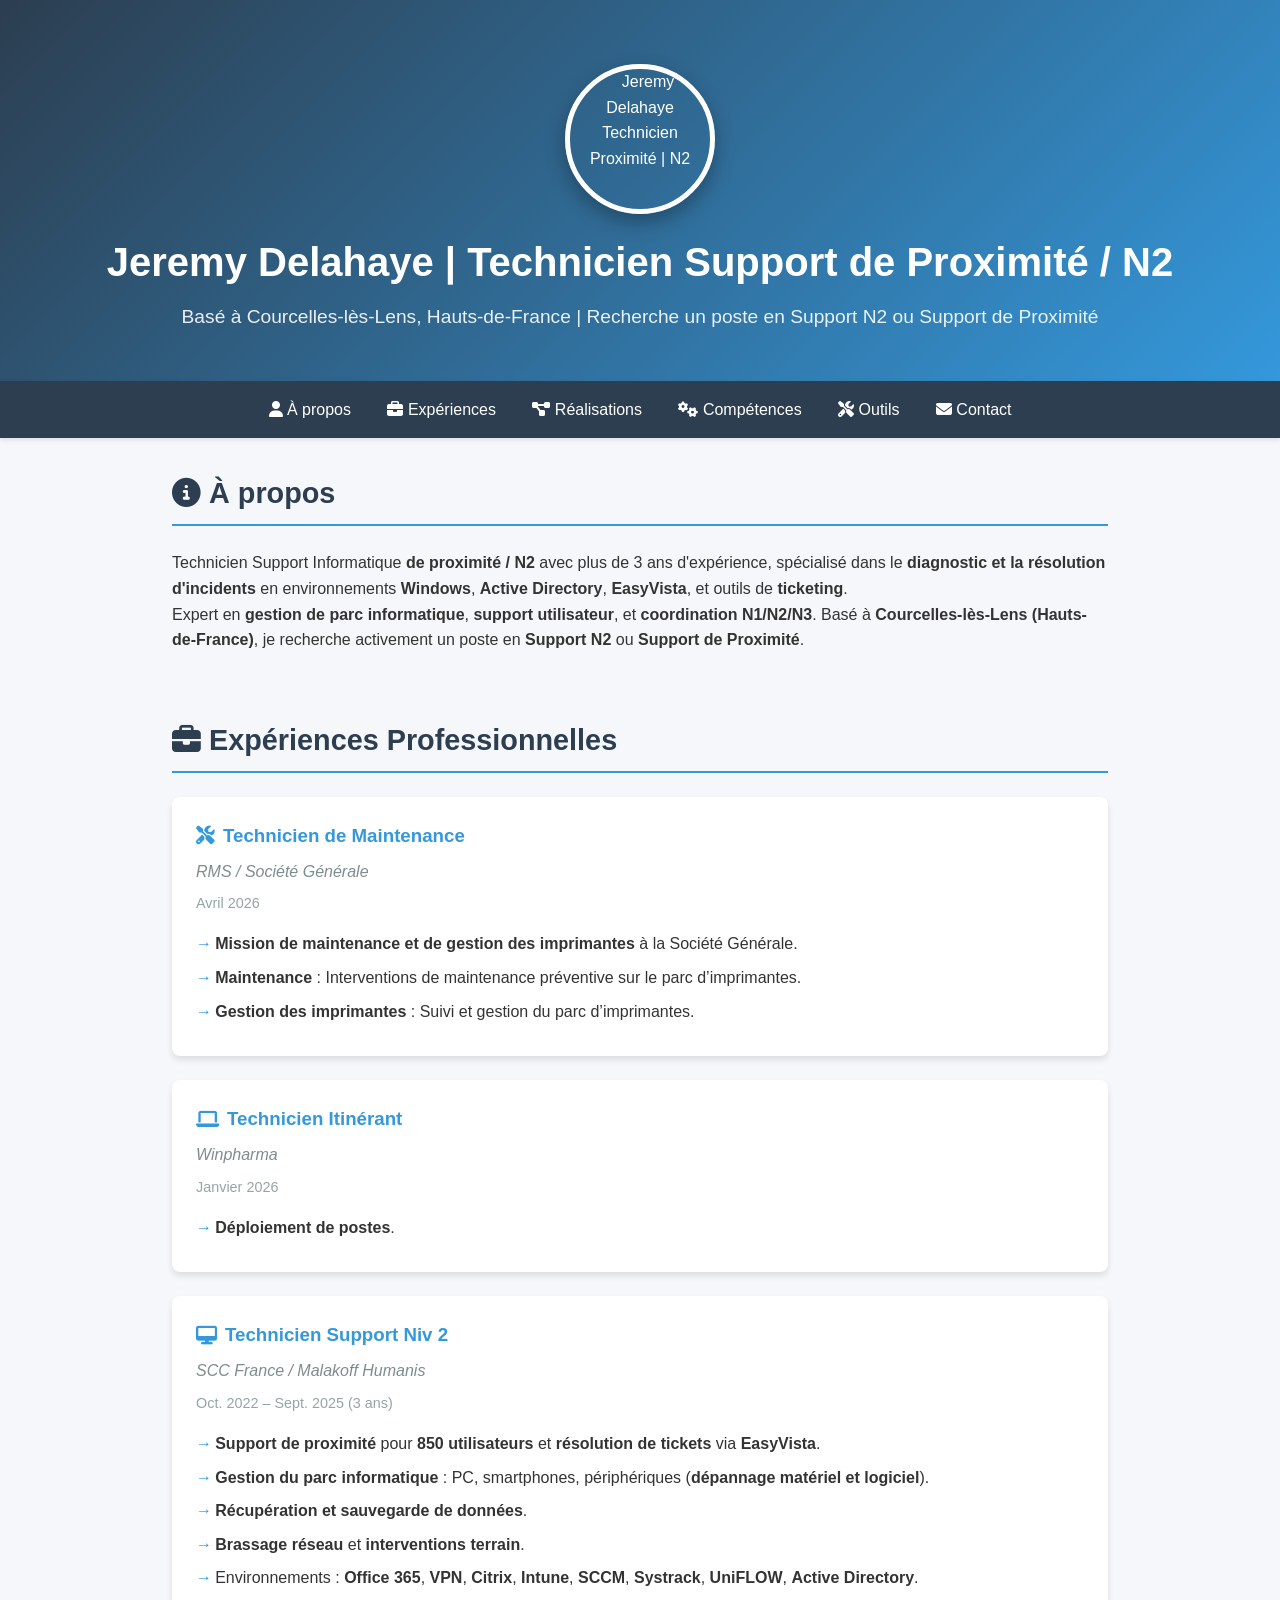
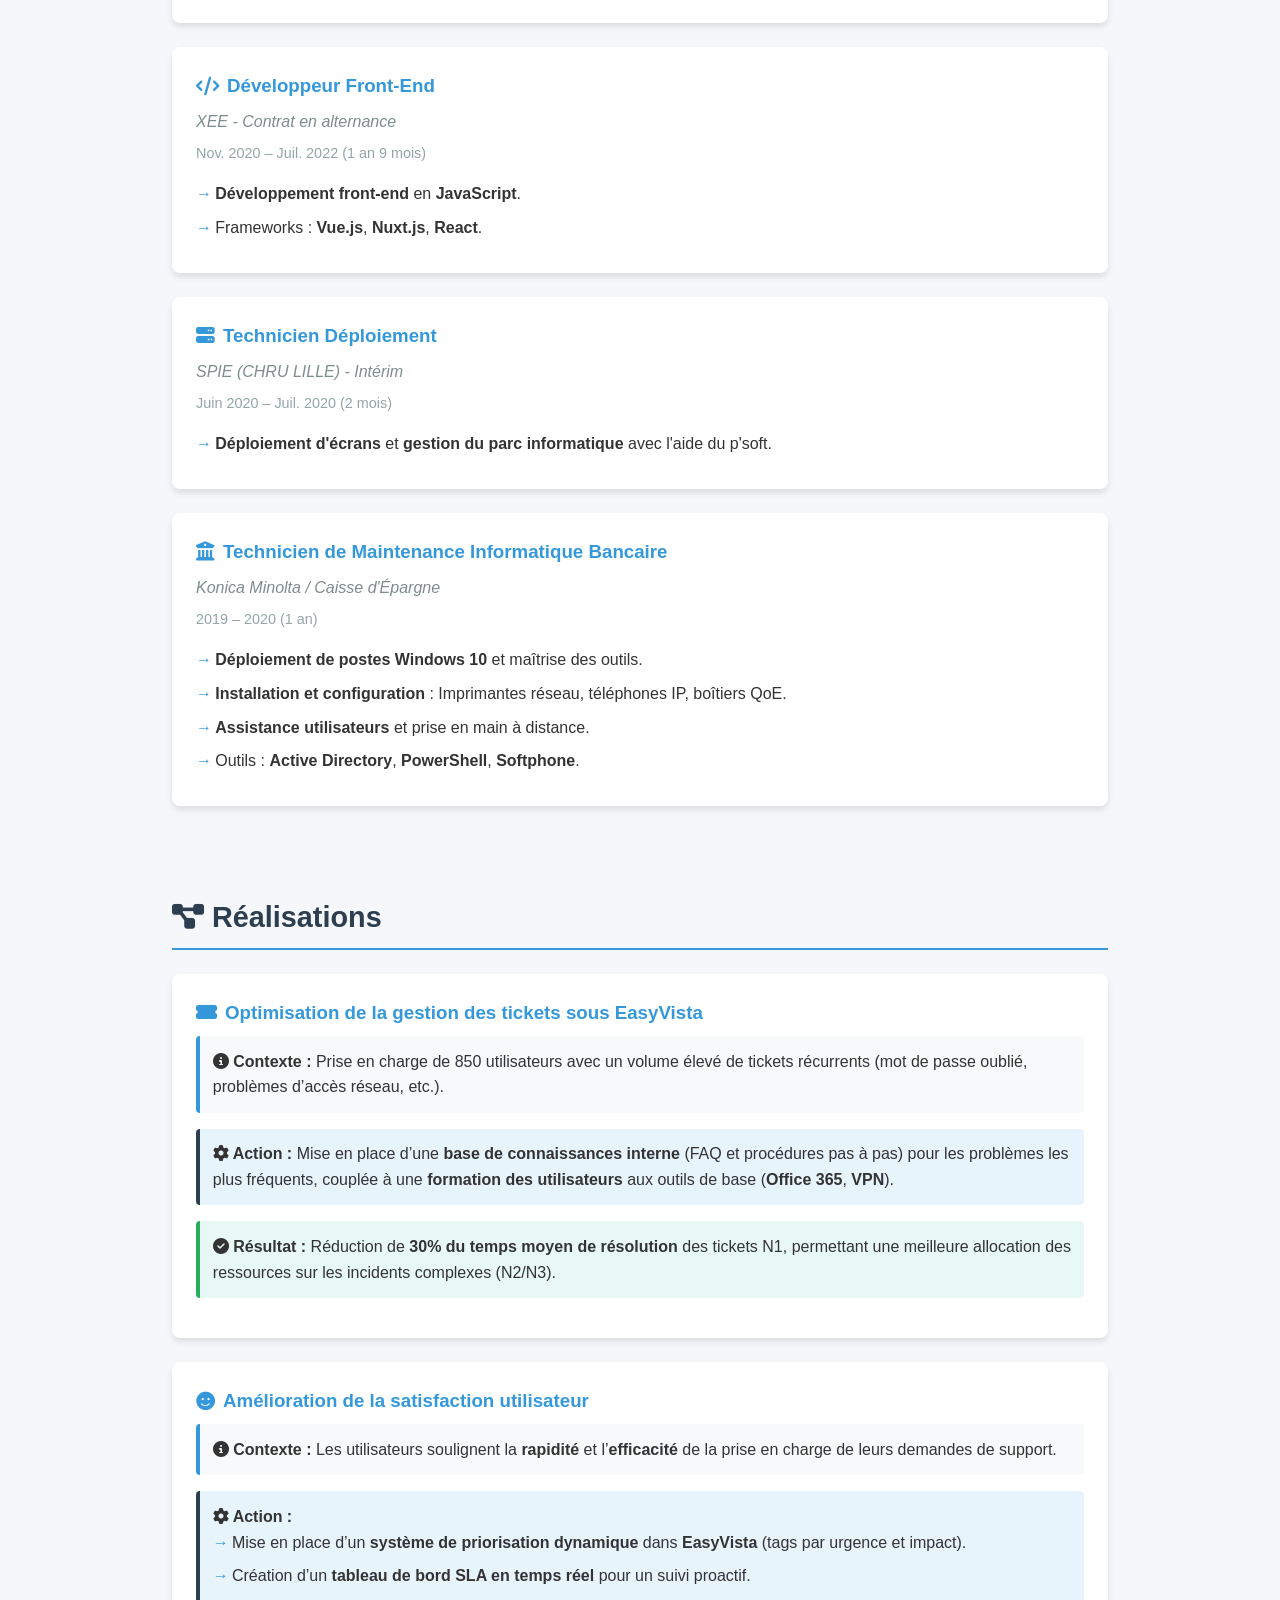
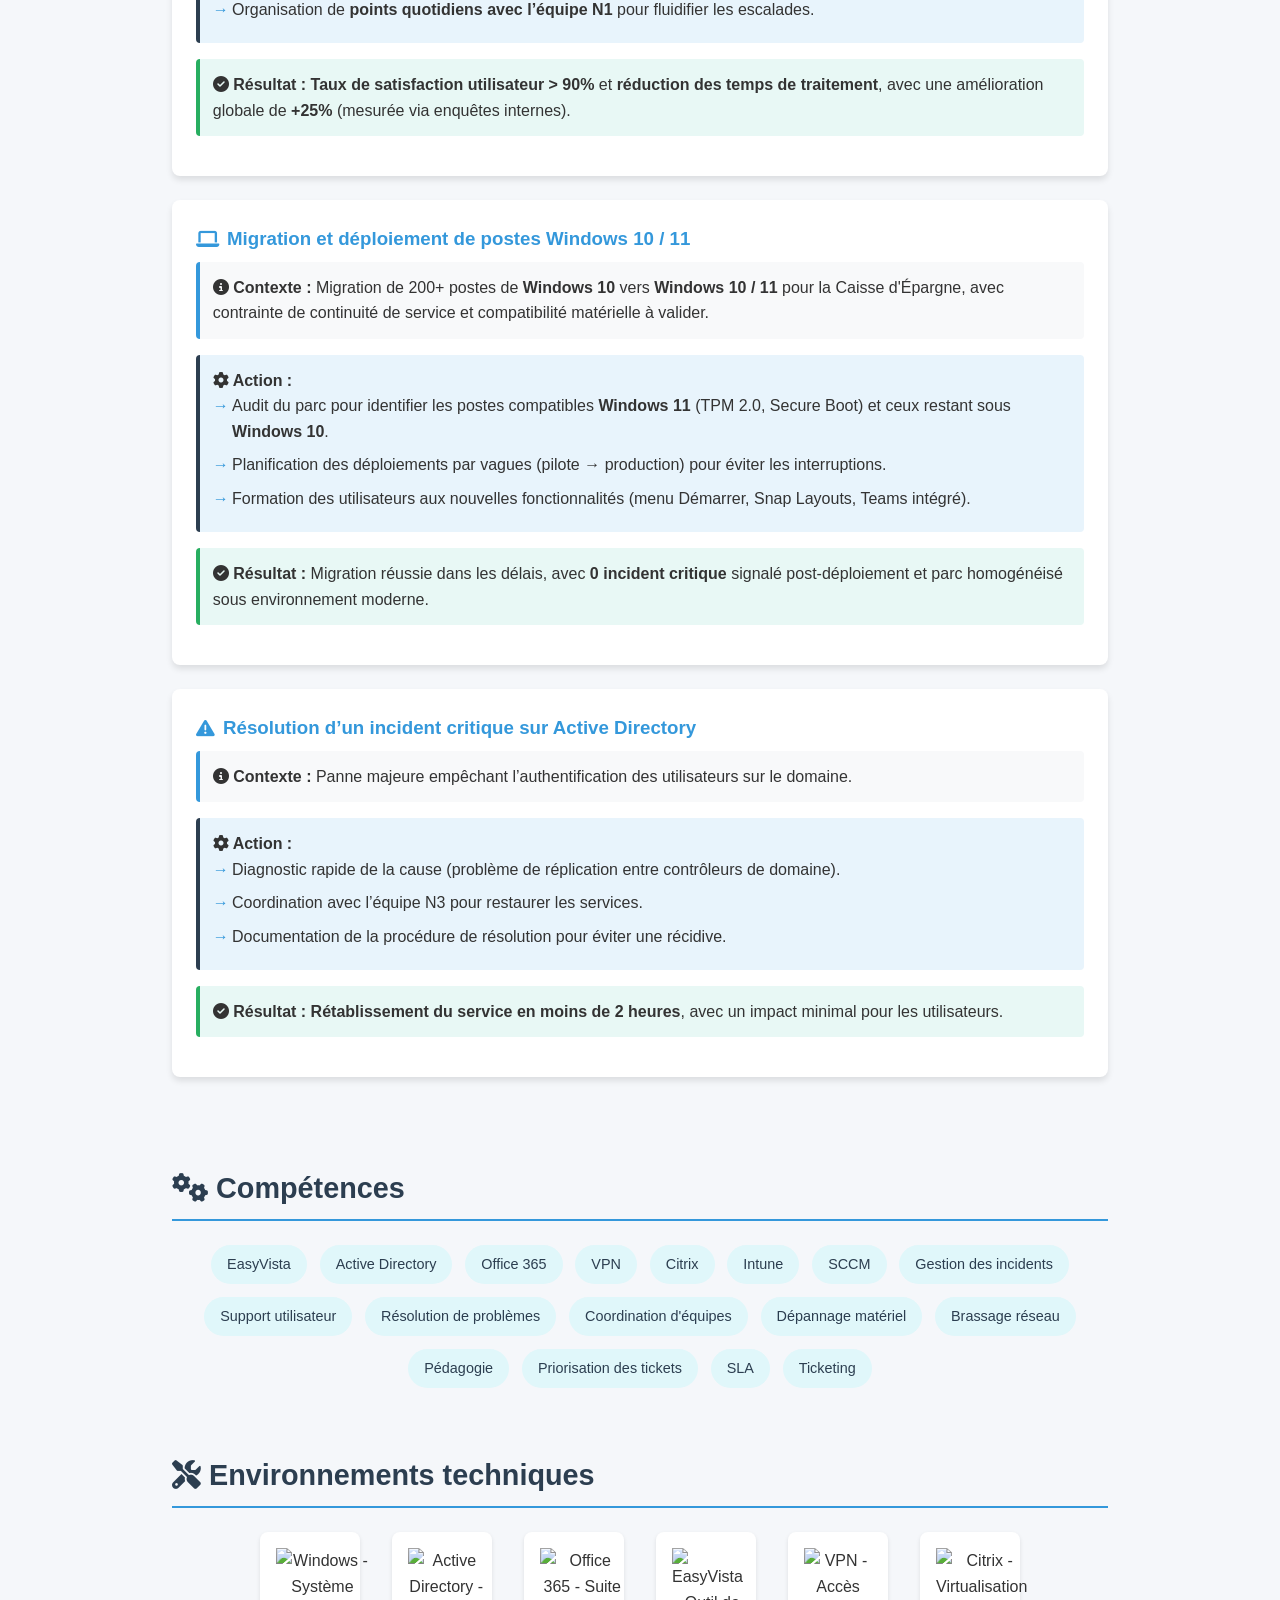
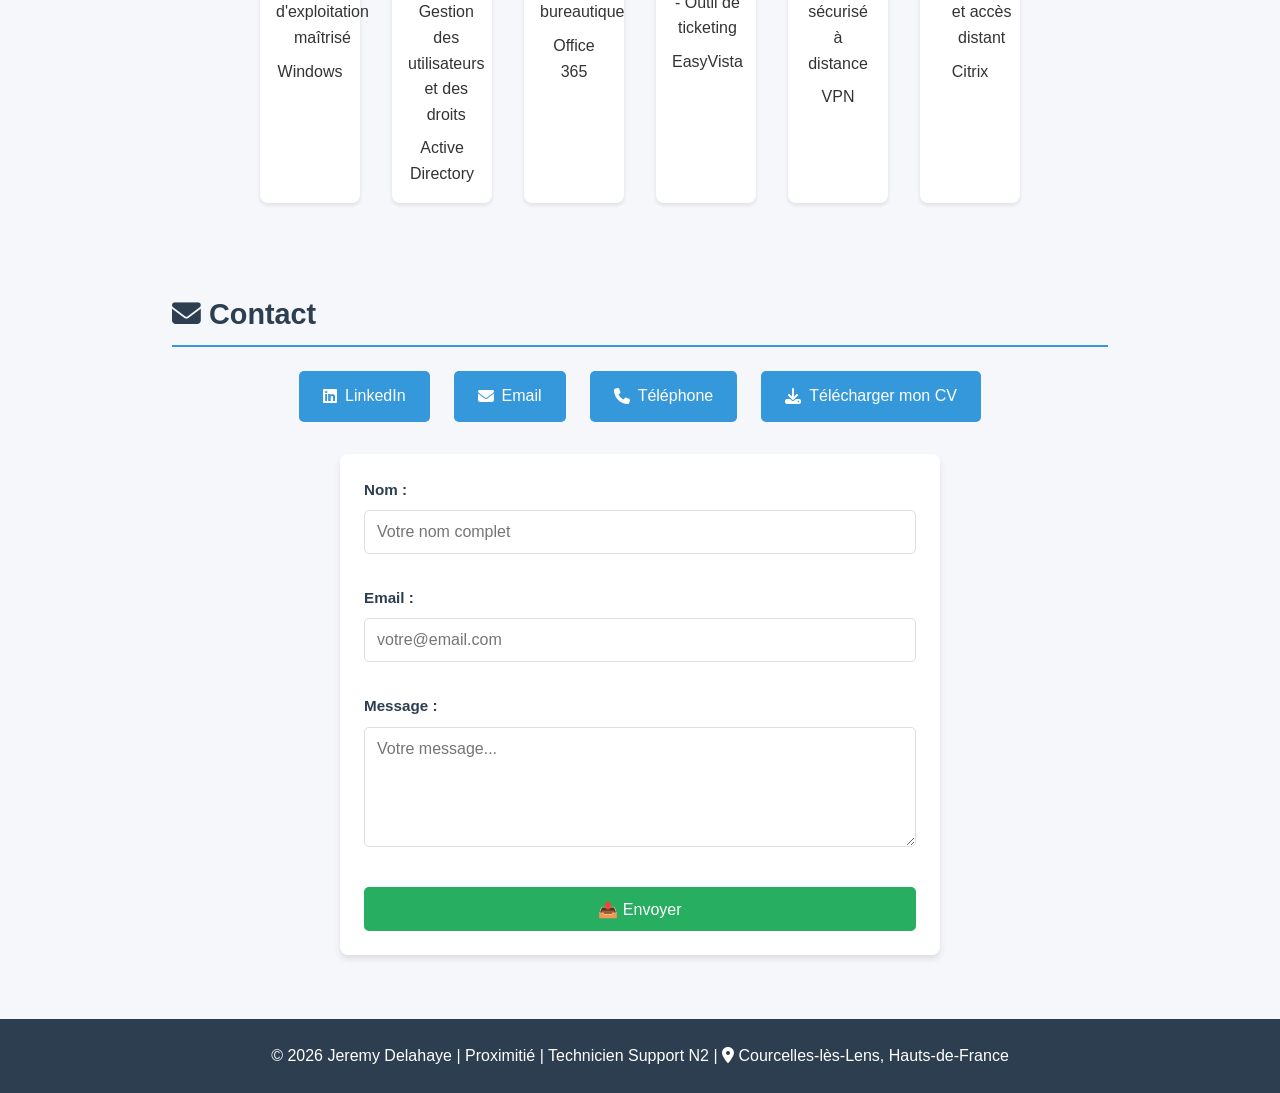
==== commit 29221298: "maj css" ====
--- a/index.html
+++ b/index.html
@@ -3,13 +3,16 @@
 <head>
     <meta charset="UTF-8">
     <meta name="viewport" content="width=device-width, initial-scale=1.0">
-    <meta name="description" content="Technicien Support N2 avec 3+ ans d'expérience en résolution d'incidents, gestion de parc informatique et support utilisateur. Expert EasyVista, Active Directory, Office 365. Recherche un poste en Support N2 ou Support de Proximité à Lille, Hauts-de-France.">
+
+    
+    <meta name="description" content="Technicien Support N2 avec 4+ ans d'expérience en résolution d'incidents, gestion de parc informatique et support utilisateur. Expert EasyVista, Active Directory, Office 365. Recherche un poste en Support N2 ou Support de Proximité à Lille, Hauts-de-France.">
     <meta name="keywords" content="Technicien Support N2, Support de Proximité, EasyVista, Active Directory, Office 365, Citrix, SCCM, Intune, Gestion des incidents, Résolution de problèmes, Dépannage informatique, Hauts-de-France, Lille, Courcelles-lès-Lens, SLA, Ticketing, N1, N2, N3, Helpdesk, Support utilisateur">
     <meta name="author" content="Jeremy Delahaye">
+    <link rel="canonical" href="https://jerem-62.github.io/cv/">
     
     <!-- Open Graph / Social Media -->
     <meta property="og:title" content="Jeremy Delahaye | Technicien Support de Proximité & N2">
-    <meta property="og:description" content="Technicien Support N2 avec 3+ ans d'expérience en résolution d'incidents et gestion de parc informatique. Expert EasyVista, Active Directory, Office 365.">
+    <meta property="og:description" content="Technicien Support N2 avec 4+ ans d'expérience en résolution d'incidents et gestion de parc informatique. Expert EasyVista, Active Directory, Office 365.">
     <meta property="og:type" content="website">
     <meta property="og:url" content="https://tonnom.github.io/cv-jeremy-delahaye/">
     <meta property="og:image" content="https://via.placeholder.com/1200x630?text=Jeremy+Delahaye+Technicien+Support+N2">
@@ -30,7 +33,7 @@
     
     <!-- Header -->
     <header>
-        <img src="https://via.placeholder.com/150" alt="Jeremy Delahaye - Technicien Support de Proximité & N2" class="profile-pic">
+        <img src="https://via.placeholder.com/150" alt="Jeremy Delahaye Technicien Proximité | N2" class="profile-pic" loading="lazy">
         <h1>Jeremy Delahaye | Technicien Support de Proximité / N2</h1>
         <p>Basé à Courcelles-lès-Lens, Hauts-de-France | Recherche un poste en Support N2 ou Support de Proximité</p>
     </header>
@@ -168,22 +171,22 @@
 </div>
         
         <div class="card">
-            <h3><i class="fas fa-windows"></i> Migration et déploiement de postes Windows 10</h3>
-            <div class="realisation-context">
-                <strong><i class="fas fa-info-circle"></i> Contexte :</strong> Migration de 200 postes de <strong>Windows 7</strong> vers <strong>Windows 10</strong> pour la Caisse d’Épargne, avec contrainte de continuité de service.
-            </div>
-            <div class="realisation-action">
-                <strong><i class="fas fa-cog"></i> Action :</strong>
-                <ul>
-                    <li>Préparation des images <strong>Windows 10</strong> avec les logiciels métiers préinstallés.</li>
-                    <li>Planification des déploiements par vagues pour éviter les interruptions.</li>
-                    <li>Formation des utilisateurs aux nouvelles fonctionnalités.</li>
-                </ul>
-            </div>
-            <div class="realisation-result">
-                <strong><i class="fas fa-check-circle"></i> Résultat :</strong> Migration réussie dans les délais, avec <strong>0 incident critique</strong> signalé post-déploiement.
-            </div>
-        </div>
+    <h3><i class="fas fa-laptop"></i> Migration et déploiement de postes Windows 10 / 11</h3>
+    <div class="realisation-context">
+        <strong><i class="fas fa-info-circle"></i> Contexte :</strong> Migration de 200+ postes de <strong>Windows 10</strong> vers <strong>Windows 10 / 11</strong> pour la Caisse d'Épargne, avec contrainte de continuité de service et compatibilité matérielle à valider.
+    </div>
+    <div class="realisation-action">
+        <strong><i class="fas fa-cog"></i> Action :</strong>
+        <ul>
+            <li>Audit du parc pour identifier les postes compatibles <strong>Windows 11</strong> (TPM 2.0, Secure Boot) et ceux restant sous <strong>Windows 10</strong>.</li>
+            <li>Planification des déploiements par vagues (pilote → production) pour éviter les interruptions.</li>
+            <li>Formation des utilisateurs aux nouvelles fonctionnalités (menu Démarrer, Snap Layouts, Teams intégré).</li>
+        </ul>
+    </div>
+    <div class="realisation-result">
+        <strong><i class="fas fa-check-circle"></i> Résultat :</strong> Migration réussie dans les délais, avec <strong>0 incident critique</strong> signalé post-déploiement et parc homogénéisé sous environnement moderne.
+    </div>
+</div>
         
         <div class="card">
             <h3><i class="fas fa-exclamation-triangle"></i> Résolution d’un incident critique sur Active Directory</h3>
@@ -272,7 +275,7 @@
             <a href="tel:+33650325968" class="contact-btn" rel="noopener noreferrer">
                 <i class="fas fa-phone"></i> Téléphone
             </a>
-            <a href="lien-vers-ton-cv.pdf" class="contact-btn" download rel="noopener noreferrer">
+            <a href="./CV_2026.pdf" class="contact-btn" download rel="noopener noreferrer">
                 <i class="fas fa-download"></i> Télécharger mon CV
             </a>
         </div>
--- a/styles.css
+++ b/styles.css
@@ -31,16 +31,23 @@
             opacity: 0.9;
         }
         
-        /* Photo de profil */
+        /* Profile */
         .profile-pic {
-            width: 150px;
-            height: 150px;
-            border-radius: 50%;
-            object-fit: cover;
-            border: 5px solid white;
-            margin: 1rem auto;
-            display: block;
-        }
+    width: 150px;
+    height: 150px;
+    border-radius: 50%;
+    object-fit: cover;
+    border: 5px solid white;
+    margin: 1rem auto;
+    display: block;
+    box-shadow: 0 8px 20px rgba(0, 0, 0, 0.3);
+    transition: all 0.3s ease;
+}
+
+.profile-pic:hover {
+    transform: scale(1.08) rotate(2deg);
+    box-shadow: 0 12px 30px rgba(0, 0, 0, 0.4);
+}
         
         /* Barre de navigation */
         nav {
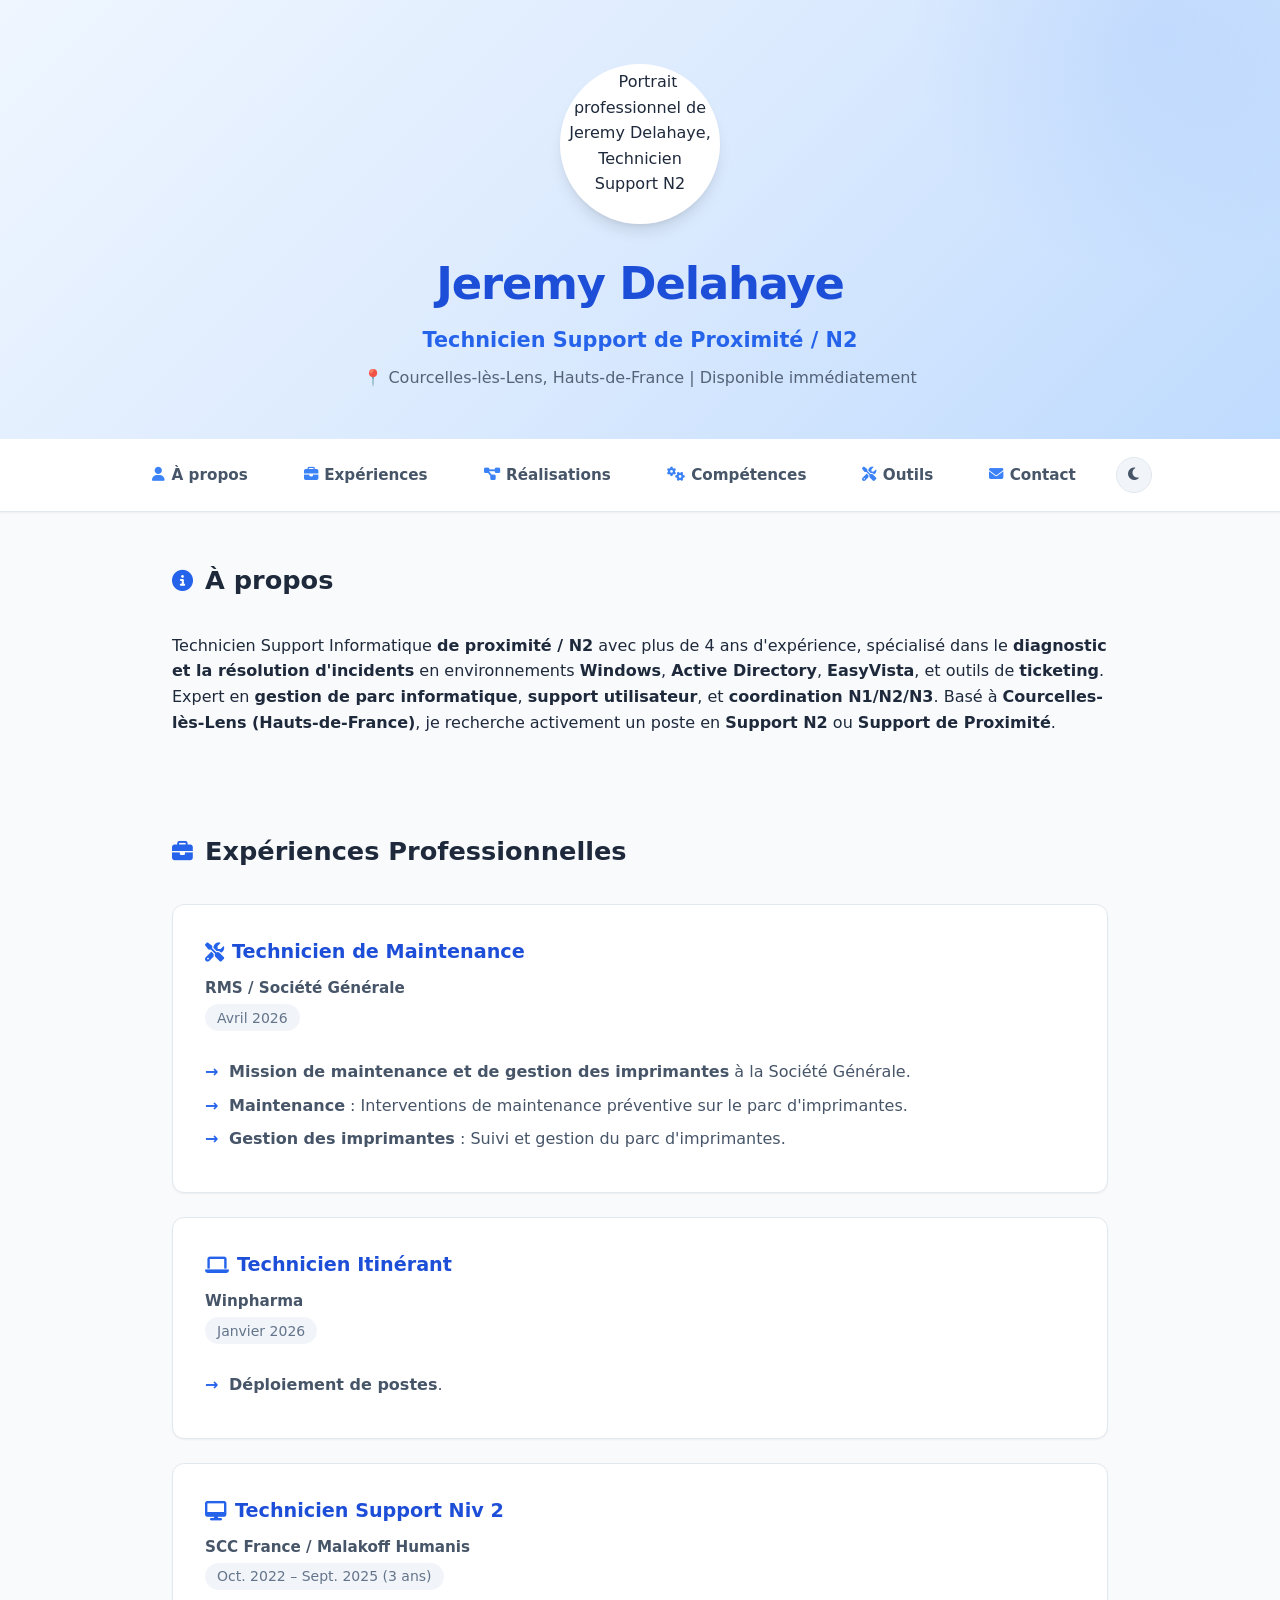
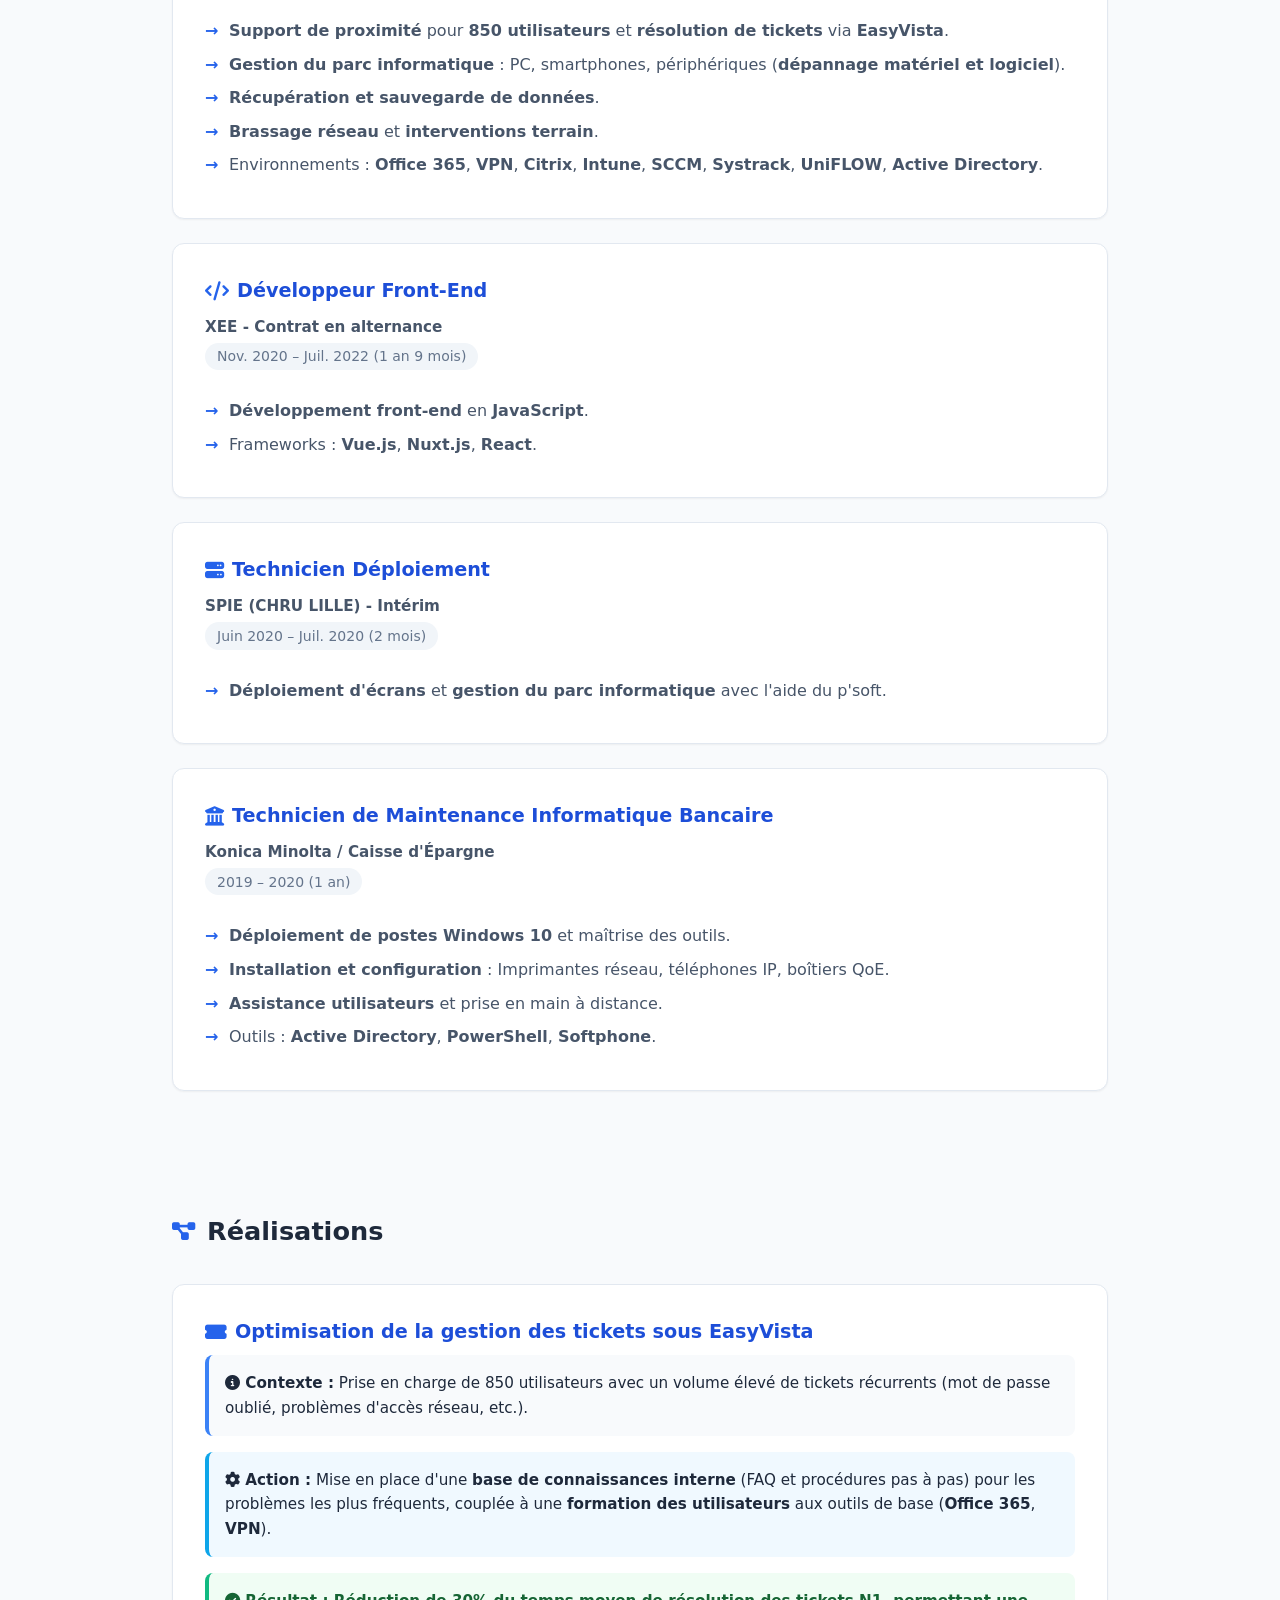
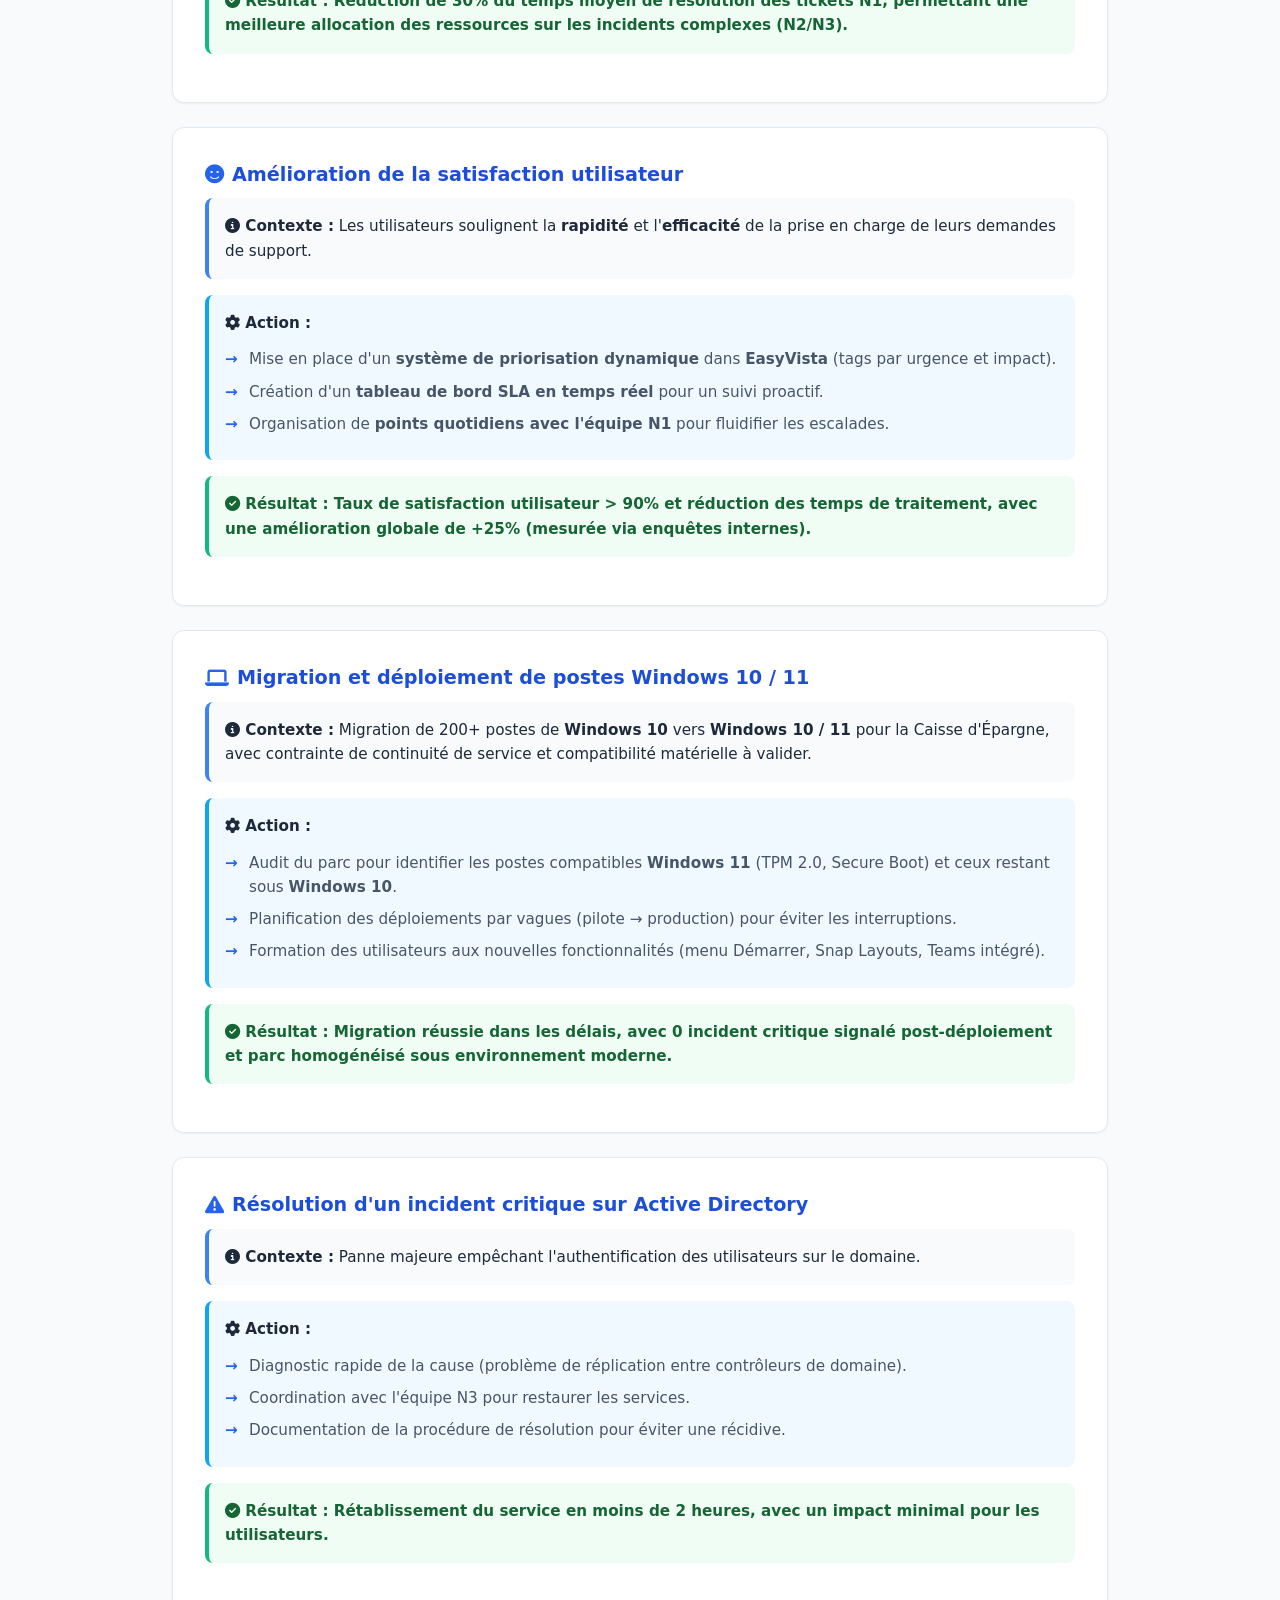
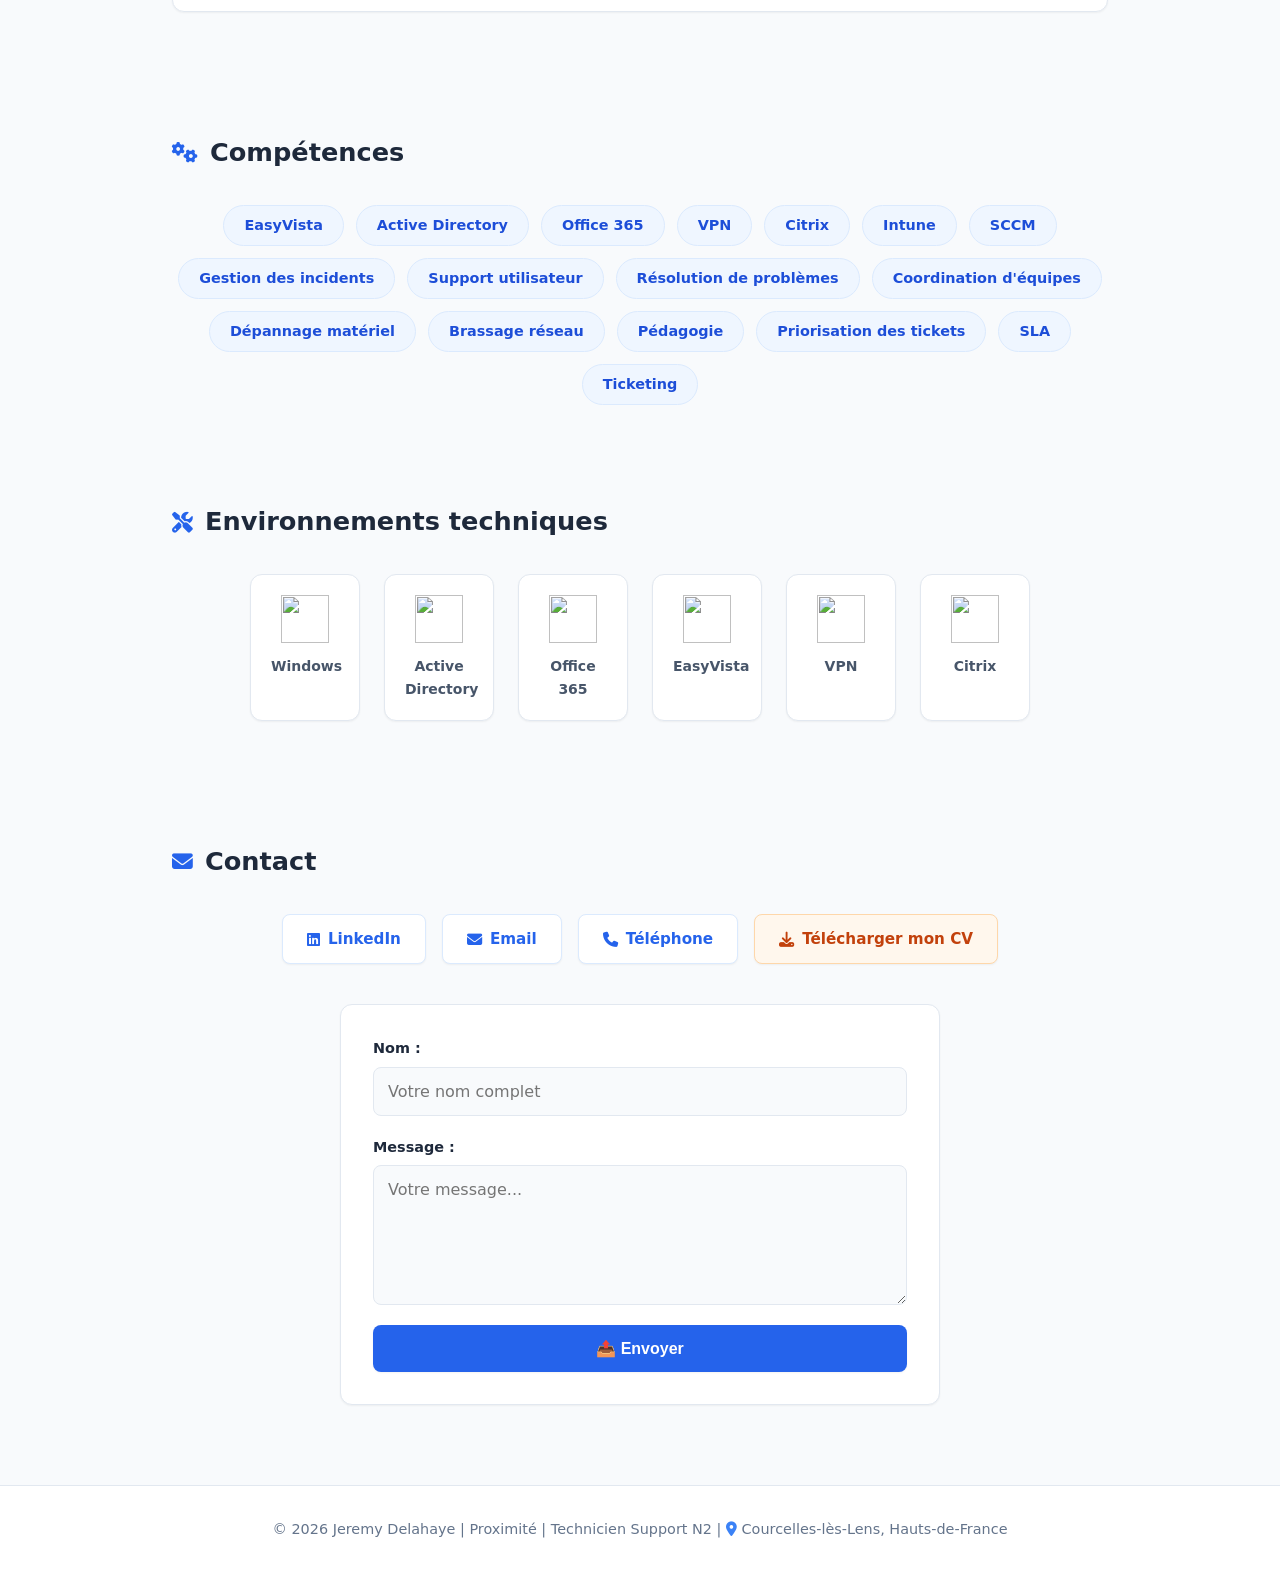
==== commit e7e18791: "maj" ====
--- a/index.html
+++ b/index.html
@@ -1,317 +1,323 @@
 <!DOCTYPE html>
-<html lang="fr">
+<html lang="fr" data-theme="light">
 <head>
     <meta charset="UTF-8">
     <meta name="viewport" content="width=device-width, initial-scale=1.0">
 
-    
     <meta name="description" content="Technicien Support N2 avec 4+ ans d'expérience en résolution d'incidents, gestion de parc informatique et support utilisateur. Expert EasyVista, Active Directory, Office 365. Recherche un poste en Support N2 ou Support de Proximité à Lille, Hauts-de-France.">
     <meta name="keywords" content="Technicien Support N2, Support de Proximité, EasyVista, Active Directory, Office 365, Citrix, SCCM, Intune, Gestion des incidents, Résolution de problèmes, Dépannage informatique, Hauts-de-France, Lille, Courcelles-lès-Lens, SLA, Ticketing, N1, N2, N3, Helpdesk, Support utilisateur">
     <meta name="author" content="Jeremy Delahaye">
     <link rel="canonical" href="https://jerem-62.github.io/cv/">
     
-    <!-- Open Graph / Social Media -->
     <meta property="og:title" content="Jeremy Delahaye | Technicien Support de Proximité & N2">
     <meta property="og:description" content="Technicien Support N2 avec 4+ ans d'expérience en résolution d'incidents et gestion de parc informatique. Expert EasyVista, Active Directory, Office 365.">
     <meta property="og:type" content="website">
-    <meta property="og:url" content="https://tonnom.github.io/cv-jeremy-delahaye/">
-    <meta property="og:image" content="https://via.placeholder.com/1200x630?text=Jeremy+Delahaye+Technicien+Support+N2">
-    
-    <!-- Robots -->
+    <meta property="og:url" content="https://jerem-62.github.io/cv/">
+    <meta property="og:image" content="https://jerem-62.github.io/cv/assets/banner-og.jpg">
+    
     <meta name="robots" content="index, follow">
     
-    <title>Jeremy Delahaye | Technicien Support Proximite & N2 </title>
+    <title>Jeremy Delahaye | Technicien Support Proximité & N2</title>
     <link rel="stylesheet" href="https://cdnjs.cloudflare.com/ajax/libs/font-awesome/6.4.0/css/all.min.css">
     <link rel="stylesheet" href="styles.css">
     
+    <script type="application/ld+json">
+    {
+      "@context": "https://schema.org",
+      "@type": "Person",
+      "name": "Jeremy Delahaye",
+      "jobTitle": "Technicien Support N2 / Support de Proximité",
+      "address": {
+        "@type": "PostalAddress",
+        "addressLocality": "Courcelles-lès-Lens",
+        "addressRegion": "Hauts-de-France",
+        "addressCountry": "FR"
+      },
+      "url": "https://jerem-62.github.io/cv/",
+      "sameAs": ["https://www.linkedin.com/in/jeremy-delahaye/"],
+      "email": "mailto:jeremy.delahaye62@gmail.com",
+      "telephone": "+33650325968"
+    }
+    </script>
 </head>
 <body>
-    <!-- Balises pour ATS -->
-    <div class="ats-keywords">
+    <div class="ats-keywords" aria-hidden="true">
         Technicien Support Support de Proximité, N2, EasyVista, Active Directory, Office 365, Citrix, SCCM, Intune, Gestion des incidents, Résolution de problèmes, Dépannage informatique, Hauts-de-France, Lille, Courcelles-lès-Lens, SLA, Ticketing, N1, N2, N3, Helpdesk, Support utilisateur, Brassage réseau, Déploiement Windows 10, VPN, Coordination d'équipes, Pédagogie, Priorisation des tickets
     </div>
     
-    <!-- Header -->
     <header>
-        <img src="https://via.placeholder.com/150" alt="Jeremy Delahaye Technicien Proximité | N2" class="profile-pic" loading="lazy">
-        <h1>Jeremy Delahaye | Technicien Support de Proximité / N2</h1>
-        <p>Basé à Courcelles-lès-Lens, Hauts-de-France | Recherche un poste en Support N2 ou Support de Proximité</p>
+        <img src="https://jerem-62.github.io/cv/assets/photo-profil.jpg" alt="Portrait professionnel de Jeremy Delahaye, Technicien Support N2" class="profile-pic" loading="lazy" width="150" height="150">
+        <h1>Jeremy Delahaye</h1>
+        <p class="subtitle">Technicien Support de Proximité / N2</p>
+        <p class="location">📍 Courcelles-lès-Lens, Hauts-de-France | Disponible immédiatement</p>
     </header>
     
-    <!-- Barre de navigation -->
-    <nav>
-        <a href="#about"><i class="fas fa-user"></i> À propos</a>
-        <a href="#experiences"><i class="fas fa-briefcase"></i> Expériences</a>
-        <a href="#projects"><i class="fas fa-project-diagram"></i> Réalisations</a>
-        <a href="#skills"><i class="fas fa-cogs"></i> Compétences</a>
-        <a href="#tools"><i class="fas fa-tools"></i> Outils</a>
-        <a href="#contact"><i class="fas fa-envelope"></i> Contact</a>
+    <nav aria-label="Navigation principale">
+        <a href="#about"><i class="fas fa-user" aria-hidden="true"></i> À propos</a>
+        <a href="#experiences"><i class="fas fa-briefcase" aria-hidden="true"></i> Expériences</a>
+        <a href="#projects"><i class="fas fa-project-diagram" aria-hidden="true"></i> Réalisations</a>
+        <a href="#skills"><i class="fas fa-cogs" aria-hidden="true"></i> Compétences</a>
+        <a href="#tools"><i class="fas fa-tools" aria-hidden="true"></i> Outils</a>
+        <a href="#contact"><i class="fas fa-envelope" aria-hidden="true"></i> Contact</a>
+        <button id="themeToggle" class="theme-toggle" aria-label="Basculer entre mode clair et sombre">
+            <i class="fas fa-moon" aria-hidden="true"></i>
+        </button>
     </nav>
     
-    <!-- Section À propos -->
-    <section id="about">
-        <h2><i class="fas fa-info-circle"></i> À propos</h2>
-        <p>
-            Technicien Support Informatique <strong>de proximité / N2</strong> avec plus de 3 ans d'expérience,
-            spécialisé dans le <strong>diagnostic et la résolution d'incidents</strong> en environnements
-            <strong>Windows</strong>, <strong>Active Directory</strong>, <strong>EasyVista</strong>, et outils de <strong>ticketing</strong>.
-        </p>
-        <p>
-            Expert en <strong>gestion de parc informatique</strong>, <strong>support utilisateur</strong>,
-            et <strong>coordination N1/N2/N3</strong>. Basé à <strong>Courcelles-lès-Lens (Hauts-de-France)</strong>,
-            je recherche activement un poste en <strong>Support N2</strong> ou <strong>Support de Proximité</strong>.
-        </p>
-    </section>
-    
-    <!-- Section Expériences -->
-    <section id="experiences">
-        <h2><i class="fas fa-briefcase"></i> Expériences Professionnelles</h2>
-
-        <div class="card">
-    <h3><i class="fas fa-tools"></i> Technicien de Maintenance</h3>
-    <div class="company">RMS / Société Générale</div>
-    <div class="date">Avril 2026</div>
-    <ul>
-        <li><strong>Mission de maintenance et de gestion des imprimantes</strong> à la Société Générale.</li>
-        <li><strong>Maintenance</strong> : Interventions de maintenance préventive sur le parc d’imprimantes.</li>
-        <li><strong>Gestion des imprimantes</strong> : Suivi et gestion du parc d’imprimantes.</li>
-    </ul>
-</div>
-
-<div class="card">
-    <h3><i class="fas fa-laptop"></i> Technicien Itinérant</h3>
-    <div class="company">Winpharma</div>
-    <div class="date">Janvier 2026</div>
-    <ul>
-        <li><strong>Déploiement de postes</strong>.</li>
-    </ul>
-</div>
-        
-        <div class="card">
-            <h3><i class="fas fa-desktop"></i> Technicien Support Niv 2</h3>
-            <div class="company">SCC France / Malakoff Humanis</div>
-            <div class="date">Oct. 2022 – Sept. 2025 (3 ans)</div>
-            <ul>
-                <li><strong>Support de proximité</strong> pour <strong>850 utilisateurs</strong> et <strong>résolution de tickets</strong> via <strong>EasyVista</strong>.</li>
-                <li><strong>Gestion du parc informatique</strong> : PC, smartphones, périphériques (<strong>dépannage matériel et logiciel</strong>).</li>
-                <li><strong>Récupération et sauvegarde de données</strong>.</li>
-                <li><strong>Brassage réseau</strong> et <strong>interventions terrain</strong>.</li>
-                <li>Environnements : <strong>Office 365</strong>, <strong>VPN</strong>, <strong>Citrix</strong>, <strong>Intune</strong>, <strong>SCCM</strong>, <strong>Systrack</strong>, <strong>UniFLOW</strong>, <strong>Active Directory</strong>.</li>
-            </ul>
-        </div>
-        
-        <div class="card">
-            <h3><i class="fas fa-code"></i> Développeur Front-End</h3>
-            <div class="company">XEE - Contrat en alternance</div>
-            <div class="date">Nov. 2020 – Juil. 2022 (1 an 9 mois)</div>
-            <ul>
-                <li><strong>Développement front-end</strong> en <strong>JavaScript</strong>.</li>
-                <li>Frameworks : <strong>Vue.js</strong>, <strong>Nuxt.js</strong>, <strong>React</strong>.</li>
-            </ul>
-        </div>
-        
-        <div class="card">
-            <h3><i class="fas fa-server"></i> Technicien Déploiement</h3>
-            <div class="company">SPIE (CHRU LILLE) - Intérim</div>
-            <div class="date">Juin 2020 – Juil. 2020 (2 mois)</div>
-            <ul>
-                <li><strong>Déploiement d'écrans</strong> et <strong>gestion du parc informatique</strong> avec l'aide du p'soft.</li>
-            </ul>
-        </div>
-        
-        <div class="card">
-            <h3><i class="fas fa-university"></i> Technicien de Maintenance Informatique Bancaire</h3>
-            <div class="company">Konica Minolta / Caisse d'Épargne</div>
-            <div class="date">2019 – 2020 (1 an)</div>
-            <ul>
-                <li><strong>Déploiement de postes Windows 10</strong> et maîtrise des outils.</li>
-                <li><strong>Installation et configuration</strong> : Imprimantes réseau, téléphones IP, boîtiers QoE.</li>
-                <li><strong>Assistance utilisateurs</strong> et prise en main à distance.</li>
-                <li>Outils : <strong>Active Directory</strong>, <strong>PowerShell</strong>, <strong>Softphone</strong>.</li>
-            </ul>
-        </div>
-    </section>
-    
-    <!-- Section Réalisations -->
-    <section id="projects">
-        <h2><i class="fas fa-project-diagram"></i> Réalisations</h2>
-        
-        <div class="card">
-            <h3><i class="fas fa-ticket-alt"></i> Optimisation de la gestion des tickets sous EasyVista</h3>
-            <div class="realisation-context">
-                <strong><i class="fas fa-info-circle"></i> Contexte :</strong> Prise en charge de 850 utilisateurs avec un volume élevé de tickets récurrents (mot de passe oublié, problèmes d’accès réseau, etc.).
-            </div>
-            <div class="realisation-action">
-                <strong><i class="fas fa-cog"></i> Action :</strong> Mise en place d’une <strong>base de connaissances interne</strong> (FAQ et procédures pas à pas) pour les problèmes les plus fréquents, couplée à une <strong>formation des utilisateurs</strong> aux outils de base (<strong>Office 365</strong>, <strong>VPN</strong>).
-            </div>
-            <div class="realisation-result">
-                <strong><i class="fas fa-check-circle"></i> Résultat :</strong> Réduction de <strong>30% du temps moyen de résolution</strong> des tickets N1, permettant une meilleure allocation des ressources sur les incidents complexes (N2/N3).
-            </div>
-        </div>
-        
-        <div class="card">
-    <h3><i class="fas fa-smile"></i> Amélioration de la satisfaction utilisateur</h3>
-    <div class="realisation-context">
-        <strong><i class="fas fa-info-circle"></i> Contexte :</strong>
-        Les utilisateurs soulignent la <strong>rapidité</strong> et l’<strong>efficacité</strong> de la prise en charge de leurs demandes de support.
-    </div>
-    <div class="realisation-action">
-        <strong><i class="fas fa-cog"></i> Action :</strong>
-        <ul>
-            <li>Mise en place d’un <strong>système de priorisation dynamique</strong> dans <strong>EasyVista</strong> (tags par urgence et impact).</li>
-            <li>Création d’un <strong>tableau de bord SLA en temps réel</strong> pour un suivi proactif.</li>
-            <li>Organisation de <strong>points quotidiens avec l’équipe N1</strong> pour fluidifier les escalades.</li>
-        </ul>
-    </div>
-    <div class="realisation-result">
-        <strong><i class="fas fa-check-circle"></i> Résultat :</strong>
-        <strong>Taux de satisfaction utilisateur > 90%</strong> et <strong>réduction des temps de traitement</strong>,
-        avec une amélioration globale de <strong>+25%</strong> (mesurée via enquêtes internes).
-    </div>
-</div>
-        
-        <div class="card">
-    <h3><i class="fas fa-laptop"></i> Migration et déploiement de postes Windows 10 / 11</h3>
-    <div class="realisation-context">
-        <strong><i class="fas fa-info-circle"></i> Contexte :</strong> Migration de 200+ postes de <strong>Windows 10</strong> vers <strong>Windows 10 / 11</strong> pour la Caisse d'Épargne, avec contrainte de continuité de service et compatibilité matérielle à valider.
-    </div>
-    <div class="realisation-action">
-        <strong><i class="fas fa-cog"></i> Action :</strong>
-        <ul>
-            <li>Audit du parc pour identifier les postes compatibles <strong>Windows 11</strong> (TPM 2.0, Secure Boot) et ceux restant sous <strong>Windows 10</strong>.</li>
-            <li>Planification des déploiements par vagues (pilote → production) pour éviter les interruptions.</li>
-            <li>Formation des utilisateurs aux nouvelles fonctionnalités (menu Démarrer, Snap Layouts, Teams intégré).</li>
-        </ul>
-    </div>
-    <div class="realisation-result">
-        <strong><i class="fas fa-check-circle"></i> Résultat :</strong> Migration réussie dans les délais, avec <strong>0 incident critique</strong> signalé post-déploiement et parc homogénéisé sous environnement moderne.
-    </div>
-</div>
-        
-        <div class="card">
-            <h3><i class="fas fa-exclamation-triangle"></i> Résolution d’un incident critique sur Active Directory</h3>
-            <div class="realisation-context">
-                <strong><i class="fas fa-info-circle"></i> Contexte :</strong> Panne majeure empêchant l’authentification des utilisateurs sur le domaine.
-            </div>
-            <div class="realisation-action">
-                <strong><i class="fas fa-cog"></i> Action :</strong>
-                <ul>
-                    <li>Diagnostic rapide de la cause (problème de réplication entre contrôleurs de domaine).</li>
-                    <li>Coordination avec l’équipe N3 pour restaurer les services.</li>
-                    <li>Documentation de la procédure de résolution pour éviter une récidive.</li>
-                </ul>
-            </div>
-            <div class="realisation-result">
-                <strong><i class="fas fa-check-circle"></i> Résultat :</strong> <strong>Rétablissement du service en moins de 2 heures</strong>, avec un impact minimal pour les utilisateurs.
-            </div>
-        </div>
-    </section>
-    
-    <!-- Section Compétences -->
-    <section id="skills">
-        <h2><i class="fas fa-cogs"></i> Compétences</h2>
-        <div class="skills-container">
-            <span class="skill">EasyVista</span>
-            <span class="skill">Active Directory</span>
-            <span class="skill">Office 365</span>
-            <span class="skill">VPN</span>
-            <span class="skill">Citrix</span>
-            <span class="skill">Intune</span>
-            <span class="skill">SCCM</span>
-            <span class="skill">Gestion des incidents</span>
-            <span class="skill">Support utilisateur</span>
-            <span class="skill">Résolution de problèmes</span>
-            <span class="skill">Coordination d'équipes</span>
-            <span class="skill">Dépannage matériel</span>
-            <span class="skill">Brassage réseau</span>
-            <span class="skill">Pédagogie</span>
-            <span class="skill">Priorisation des tickets</span>
-            <span class="skill">SLA</span>
-            <span class="skill">Ticketing</span>
-        </div>
-    </section>
-    
-    <!-- Section Environnements techniques -->
-    <section id="tools">
-        <h2><i class="fas fa-tools"></i> Environnements techniques</h2>
-        <div class="tools-container">
-            <div class="tool-item">
-                <img src="https://img.icons8.com/color/48/000000/windows-10.png" alt="Windows - Système d'exploitation maîtrisé" title="Windows">
-                <p>Windows</p>
-            </div>
-            <div class="tool-item">
-                <img src="https://img.icons8.com/color/48/000000/active-directory.png" alt="Active Directory - Gestion des utilisateurs et des droits" title="Active Directory">
-                <p>Active Directory</p>
-            </div>
-            <div class="tool-item">
-                <img src="https://img.icons8.com/color/48/000000/microsoft-office-2019.png" alt="Office 365 - Suite bureautique" title="Office 365">
-                <p>Office 365</p>
-            </div>
-            <div class="tool-item">
-                <img src="https://img.icons8.com/color/48/000000/server.png" alt="EasyVista - Outil de ticketing" title="EasyVista">
-                <p>EasyVista</p>
-            </div>
-            <div class="tool-item">
-                <img src="https://img.icons8.com/color/48/000000/vpn.png" alt="VPN - Accès sécurisé à distance" title="VPN">
-                <p>VPN</p>
-            </div>
-            <div class="tool-item">
-                <img src="https://img.icons8.com/color/48/000000/citrix.png" alt="Citrix - Virtualisation et accès distant" title="Citrix">
-                <p>Citrix</p>
-            </div>
-        </div>
-    </section>
-    
-    <!-- Section Contact -->
-    <section id="contact">
-        <h2><i class="fas fa-envelope"></i> Contact</h2>
-        <div class="contact-container">
-            <a href="https://www.linkedin.com/in/jeremy-delahaye/" class="contact-btn" rel="noopener noreferrer">
-                <i class="fab fa-linkedin"></i> LinkedIn
-            </a>
-            <a href="mailto:jeremy.delahaye62@gmail.com" class="contact-btn" rel="noopener noreferrer">
-                <i class="fas fa-envelope"></i> Email
-            </a>
-            <a href="tel:+33650325968" class="contact-btn" rel="noopener noreferrer">
-                <i class="fas fa-phone"></i> Téléphone
-            </a>
-            <a href="./CV_2026.pdf" class="contact-btn" download rel="noopener noreferrer">
-                <i class="fas fa-download"></i> Télécharger mon CV
-            </a>
-        </div>
-        
-
-        <!-- Formulaire de contact avec feedback AJAX -->
-<form id="contactForm" class="contact-form" action="https://formspree.io/f/xojgqjvk" method="POST">
-    
-    <div class="form-group">
-        <label for="name">Nom :</label>
-        <input type="text" id="name" name="name" required placeholder="Votre nom complet">
-    </div>
-
-    <div class="form-group">
-        <label for="email">Email :</label>
-        <input type="email" id="email" name="email" required placeholder="votre@email.com">
-    </div>
-
-    <div class="form-group">
-        <label for="message">Message :</label>
-        <textarea id="message" name="message" required placeholder="Votre message..."></textarea>
-    </div>
-
-    <button type="submit" class="btn-submit" id="submitBtn">
-        <span class="btn-text">📤 Envoyer</span>
-        <span class="btn-loader" style="display:none;">⏳ Envoi en cours...</span>
-    </button>
-
-    <!-- Message de feedback (succès/erreur) -->
-    <div id="formMessage" class="form-message" aria-live="polite"></div>
-</form>
-    </section>
-    
-    <!-- Footer -->
+    <main>
+        <section id="about">
+            <h2><i class="fas fa-info-circle" aria-hidden="true"></i> À propos</h2>
+            <p>
+                Technicien Support Informatique <strong>de proximité / N2</strong> avec plus de 4 ans d'expérience,
+                spécialisé dans le <strong>diagnostic et la résolution d'incidents</strong> en environnements
+                <strong>Windows</strong>, <strong>Active Directory</strong>, <strong>EasyVista</strong>, et outils de <strong>ticketing</strong>.
+            </p>
+            <p>
+                Expert en <strong>gestion de parc informatique</strong>, <strong>support utilisateur</strong>,
+                et <strong>coordination N1/N2/N3</strong>. Basé à <strong>Courcelles-lès-Lens (Hauts-de-France)</strong>,
+                je recherche activement un poste en <strong>Support N2</strong> ou <strong>Support de Proximité</strong>.
+            </p>
+        </section>
+        
+        <section id="experiences">
+            <h2><i class="fas fa-briefcase" aria-hidden="true"></i> Expériences Professionnelles</h2>
+
+            <div class="card">
+                <h3><i class="fas fa-tools" aria-hidden="true"></i> Technicien de Maintenance</h3>
+                <div class="company">RMS / Société Générale</div>
+                <div class="date">Avril 2026</div>
+                <ul>
+                    <li><strong>Mission de maintenance et de gestion des imprimantes</strong> à la Société Générale.</li>
+                    <li><strong>Maintenance</strong> : Interventions de maintenance préventive sur le parc d'imprimantes.</li>
+                    <li><strong>Gestion des imprimantes</strong> : Suivi et gestion du parc d'imprimantes.</li>
+                </ul>
+            </div>
+
+            <div class="card">
+                <h3><i class="fas fa-laptop" aria-hidden="true"></i> Technicien Itinérant</h3>
+                <div class="company">Winpharma</div>
+                <div class="date">Janvier 2026</div>
+                <ul>
+                    <li><strong>Déploiement de postes</strong>.</li>
+                </ul>
+            </div>
+            
+            <div class="card">
+                <h3><i class="fas fa-desktop" aria-hidden="true"></i> Technicien Support Niv 2</h3>
+                <div class="company">SCC France / Malakoff Humanis</div>
+                <div class="date">Oct. 2022 – Sept. 2025 (3 ans)</div>
+                <ul>
+                    <li><strong>Support de proximité</strong> pour <strong>850 utilisateurs</strong> et <strong>résolution de tickets</strong> via <strong>EasyVista</strong>.</li>
+                    <li><strong>Gestion du parc informatique</strong> : PC, smartphones, périphériques (<strong>dépannage matériel et logiciel</strong>).</li>
+                    <li><strong>Récupération et sauvegarde de données</strong>.</li>
+                    <li><strong>Brassage réseau</strong> et <strong>interventions terrain</strong>.</li>
+                    <li>Environnements : <strong>Office 365</strong>, <strong>VPN</strong>, <strong>Citrix</strong>, <strong>Intune</strong>, <strong>SCCM</strong>, <strong>Systrack</strong>, <strong>UniFLOW</strong>, <strong>Active Directory</strong>.</li>
+                </ul>
+            </div>
+            
+            <div class="card">
+                <h3><i class="fas fa-code" aria-hidden="true"></i> Développeur Front-End</h3>
+                <div class="company">XEE - Contrat en alternance</div>
+                <div class="date">Nov. 2020 – Juil. 2022 (1 an 9 mois)</div>
+                <ul>
+                    <li><strong>Développement front-end</strong> en <strong>JavaScript</strong>.</li>
+                    <li>Frameworks : <strong>Vue.js</strong>, <strong>Nuxt.js</strong>, <strong>React</strong>.</li>
+                </ul>
+            </div>
+            
+            <div class="card">
+                <h3><i class="fas fa-server" aria-hidden="true"></i> Technicien Déploiement</h3>
+                <div class="company">SPIE (CHRU LILLE) - Intérim</div>
+                <div class="date">Juin 2020 – Juil. 2020 (2 mois)</div>
+                <ul>
+                    <li><strong>Déploiement d'écrans</strong> et <strong>gestion du parc informatique</strong> avec l'aide du p'soft.</li>
+                </ul>
+            </div>
+            
+            <div class="card">
+                <h3><i class="fas fa-university" aria-hidden="true"></i> Technicien de Maintenance Informatique Bancaire</h3>
+                <div class="company">Konica Minolta / Caisse d'Épargne</div>
+                <div class="date">2019 – 2020 (1 an)</div>
+                <ul>
+                    <li><strong>Déploiement de postes Windows 10</strong> et maîtrise des outils.</li>
+                    <li><strong>Installation et configuration</strong> : Imprimantes réseau, téléphones IP, boîtiers QoE.</li>
+                    <li><strong>Assistance utilisateurs</strong> et prise en main à distance.</li>
+                    <li>Outils : <strong>Active Directory</strong>, <strong>PowerShell</strong>, <strong>Softphone</strong>.</li>
+                </ul>
+            </div>
+        </section>
+        
+        <section id="projects">
+            <h2><i class="fas fa-project-diagram" aria-hidden="true"></i> Réalisations</h2>
+            
+            <div class="card">
+                <h3><i class="fas fa-ticket-alt" aria-hidden="true"></i> Optimisation de la gestion des tickets sous EasyVista</h3>
+                <div class="realisation-context">
+                    <strong><i class="fas fa-info-circle" aria-hidden="true"></i> Contexte :</strong> Prise en charge de 850 utilisateurs avec un volume élevé de tickets récurrents (mot de passe oublié, problèmes d'accès réseau, etc.).
+                </div>
+                <div class="realisation-action">
+                    <strong><i class="fas fa-cog" aria-hidden="true"></i> Action :</strong> Mise en place d'une <strong>base de connaissances interne</strong> (FAQ et procédures pas à pas) pour les problèmes les plus fréquents, couplée à une <strong>formation des utilisateurs</strong> aux outils de base (<strong>Office 365</strong>, <strong>VPN</strong>).
+                </div>
+                <div class="realisation-result">
+                    <strong><i class="fas fa-check-circle" aria-hidden="true"></i> Résultat :</strong> Réduction de <strong>30% du temps moyen de résolution</strong> des tickets N1, permettant une meilleure allocation des ressources sur les incidents complexes (N2/N3).
+                </div>
+            </div>
+            
+            <div class="card">
+                <h3><i class="fas fa-smile" aria-hidden="true"></i> Amélioration de la satisfaction utilisateur</h3>
+                <div class="realisation-context">
+                    <strong><i class="fas fa-info-circle" aria-hidden="true"></i> Contexte :</strong>
+                    Les utilisateurs soulignent la <strong>rapidité</strong> et l'<strong>efficacité</strong> de la prise en charge de leurs demandes de support.
+                </div>
+                <div class="realisation-action">
+                    <strong><i class="fas fa-cog" aria-hidden="true"></i> Action :</strong>
+                    <ul>
+                        <li>Mise en place d'un <strong>système de priorisation dynamique</strong> dans <strong>EasyVista</strong> (tags par urgence et impact).</li>
+                        <li>Création d'un <strong>tableau de bord SLA en temps réel</strong> pour un suivi proactif.</li>
+                        <li>Organisation de <strong>points quotidiens avec l'équipe N1</strong> pour fluidifier les escalades.</li>
+                    </ul>
+                </div>
+                <div class="realisation-result">
+                    <strong><i class="fas fa-check-circle" aria-hidden="true"></i> Résultat :</strong>
+                    <strong>Taux de satisfaction utilisateur > 90%</strong> et <strong>réduction des temps de traitement</strong>,
+                    avec une amélioration globale de <strong>+25%</strong> (mesurée via enquêtes internes).
+                </div>
+            </div>
+            
+            <div class="card">
+                <h3><i class="fas fa-laptop" aria-hidden="true"></i> Migration et déploiement de postes Windows 10 / 11</h3>
+                <div class="realisation-context">
+                    <strong><i class="fas fa-info-circle" aria-hidden="true"></i> Contexte :</strong> Migration de 200+ postes de <strong>Windows 10</strong> vers <strong>Windows 10 / 11</strong> pour la Caisse d'Épargne, avec contrainte de continuité de service et compatibilité matérielle à valider.
+                </div>
+                <div class="realisation-action">
+                    <strong><i class="fas fa-cog" aria-hidden="true"></i> Action :</strong>
+                    <ul>
+                        <li>Audit du parc pour identifier les postes compatibles <strong>Windows 11</strong> (TPM 2.0, Secure Boot) et ceux restant sous <strong>Windows 10</strong>.</li>
+                        <li>Planification des déploiements par vagues (pilote → production) pour éviter les interruptions.</li>
+                        <li>Formation des utilisateurs aux nouvelles fonctionnalités (menu Démarrer, Snap Layouts, Teams intégré).</li>
+                    </ul>
+                </div>
+                <div class="realisation-result">
+                    <strong><i class="fas fa-check-circle" aria-hidden="true"></i> Résultat :</strong> Migration réussie dans les délais, avec <strong>0 incident critique</strong> signalé post-déploiement et parc homogénéisé sous environnement moderne.
+                </div>
+            </div>
+            
+            <div class="card">
+                <h3><i class="fas fa-exclamation-triangle" aria-hidden="true"></i> Résolution d'un incident critique sur Active Directory</h3>
+                <div class="realisation-context">
+                    <strong><i class="fas fa-info-circle" aria-hidden="true"></i> Contexte :</strong> Panne majeure empêchant l'authentification des utilisateurs sur le domaine.
+                </div>
+                <div class="realisation-action">
+                    <strong><i class="fas fa-cog" aria-hidden="true"></i> Action :</strong>
+                    <ul>
+                        <li>Diagnostic rapide de la cause (problème de réplication entre contrôleurs de domaine).</li>
+                        <li>Coordination avec l'équipe N3 pour restaurer les services.</li>
+                        <li>Documentation de la procédure de résolution pour éviter une récidive.</li>
+                    </ul>
+                </div>
+                <div class="realisation-result">
+                    <strong><i class="fas fa-check-circle" aria-hidden="true"></i> Résultat :</strong> <strong>Rétablissement du service en moins de 2 heures</strong>, avec un impact minimal pour les utilisateurs.
+                </div>
+            </div>
+        </section>
+        
+        <section id="skills">
+            <h2><i class="fas fa-cogs" aria-hidden="true"></i> Compétences</h2>
+            <div class="skills-container">
+                <span class="skill">EasyVista</span>
+                <span class="skill">Active Directory</span>
+                <span class="skill">Office 365</span>
+                <span class="skill">VPN</span>
+                <span class="skill">Citrix</span>
+                <span class="skill">Intune</span>
+                <span class="skill">SCCM</span>
+                <span class="skill">Gestion des incidents</span>
+                <span class="skill">Support utilisateur</span>
+                <span class="skill">Résolution de problèmes</span>
+                <span class="skill">Coordination d'équipes</span>
+                <span class="skill">Dépannage matériel</span>
+                <span class="skill">Brassage réseau</span>
+                <span class="skill">Pédagogie</span>
+                <span class="skill">Priorisation des tickets</span>
+                <span class="skill">SLA</span>
+                <span class="skill">Ticketing</span>
+            </div>
+        </section>
+        
+        <section id="tools">
+            <h2><i class="fas fa-tools" aria-hidden="true"></i> Environnements techniques</h2>
+            <div class="tools-container">
+                <div class="tool-item">
+                    <img src="https://img.icons8.com/color/48/000000/windows-10.png" alt="" width="48" height="48" loading="lazy">
+                    <p>Windows</p>
+                </div>
+                <div class="tool-item">
+                    <img src="https://img.icons8.com/color/48/000000/active-directory.png" alt="" width="48" height="48" loading="lazy">
+                    <p>Active Directory</p>
+                </div>
+                <div class="tool-item">
+                    <img src="https://img.icons8.com/color/48/000000/microsoft-office-2019.png" alt="" width="48" height="48" loading="lazy">
+                    <p>Office 365</p>
+                </div>
+                <div class="tool-item">
+                    <img src="https://img.icons8.com/color/48/000000/server.png" alt="" width="48" height="48" loading="lazy">
+                    <p>EasyVista</p>
+                </div>
+                <div class="tool-item">
+                    <img src="https://img.icons8.com/color/48/000000/vpn.png" alt="" width="48" height="48" loading="lazy">
+                    <p>VPN</p>
+                </div>
+                <div class="tool-item">
+                    <img src="https://img.icons8.com/color/48/000000/citrix.png" alt="" width="48" height="48" loading="lazy">
+                    <p>Citrix</p>
+                </div>
+            </div>
+        </section>
+        
+        <section id="contact">
+            <h2><i class="fas fa-envelope" aria-hidden="true"></i> Contact</h2>
+            <div class="contact-container">
+                <a href="https://www.linkedin.com/in/jeremy-delahaye/" class="contact-btn" target="_blank" rel="noopener noreferrer" aria-label="Voir mon profil LinkedIn">
+                    <i class="fab fa-linkedin" aria-hidden="true"></i> LinkedIn
+                </a>
+                <a href="mailto:jeremy.delahaye62@gmail.com" class="contact-btn" aria-label="M'envoyer un email">
+                    <i class="fas fa-envelope" aria-hidden="true"></i> Email
+                </a>
+                <a href="tel:+33650325968" class="contact-btn" aria-label="M'appeler">
+                    <i class="fas fa-phone" aria-hidden="true"></i> Téléphone
+                </a>
+                <a href="./CV_2026.pdf" class="contact-btn btn-cv" download aria-label="Télécharger mon CV au format PDF">
+                    <i class="fas fa-download" aria-hidden="true"></i> Télécharger mon CV
+                </a>
+            </div>
+
+            <form id="contactForm" class="contact-form" action="https://formspree.io/f/xojgqjvk" method="POST" novalidate>
+                <input type="text" name="_gotcha" tabindex="-1" autocomplete="off" aria-hidden="true" class="honeypot">
+                
+                <div class="form-group">
+                    <label for="name">Nom :</label>
+                    <input type="text" id="name" name="name" required placeholder="Votre nom complet" autocomplete="name">
+                </div>
+
+
+
+                <div class="form-group">
+                    <label for="message">Message :</label>
+                    <textarea id="message" name="message" required placeholder="Votre message..." minlength="10"></textarea>
+                </div>
+
+                <button type="submit" class="btn-submit" id="submitBtn">
+                    <span class="btn-text">📤 Envoyer</span>
+                    <span class="btn-loader" style="display:none;">⏳ Envoi en cours...</span>
+                </button>
+
+                <div id="formMessage" class="form-message" aria-live="polite"></div>
+            </form>
+        </section>
+    </main>
+    
     <footer>
-        <p>© 2026 Jeremy Delahaye | Proximitié | Technicien Support N2 |  <i class="fas fa-map-marker-alt"></i> Courcelles-lès-Lens, Hauts-de-France</p>
+        <p>© 2026 Jeremy Delahaye | Proximité | Technicien Support N2 | <i class="fas fa-map-marker-alt" aria-hidden="true"></i> Courcelles-lès-Lens, Hauts-de-France</p>
     </footer>
 
     <script src="script.js" defer></script>
--- a/styles.css
+++ b/styles.css
@@ -1,401 +1,582 @@
-
-        /* Reset et styles de base */
-        * {
-            margin: 0;
-            padding: 0;
-            box-sizing: border-box;
-            font-family: 'Segoe UI', Tahoma, Geneva, Verdana, sans-serif;
-        }
-        
-        body {
-            background-color: #f5f7fa;
-            color: #333;
-            line-height: 1.6;
-        }
-        
-        /* Header */
-        header {
-            background: linear-gradient(135deg, #2c3e50, #3498db);
-            color: white;
-            padding: 3rem 2rem;
-            text-align: center;
-        }
-        
-        header h1 {
-            font-size: 2.5rem;
-            margin-bottom: 0.5rem;
-        }
-        
-        header p {
-            font-size: 1.2rem;
-            opacity: 0.9;
-        }
-        
-        /* Profile */
-        .profile-pic {
-    width: 150px;
-    height: 150px;
+/* ============================================
+   VARIABLES & RESET — THÈME CLAIR PAR DÉFAUT
+   ============================================ */
+:root {
+    --primary: #2563eb;
+    --primary-light: #3b82f6;
+    --primary-dark: #1d4ed8;
+    --accent: #0ea5e9;
+    --success: #10b981;
+    --success-hover: #059669;
+    --warning: #f59e0b;
+    --warning-hover: #d97706;
+    
+    --bg: #f8fafc;
+    --surface: #ffffff;
+    --surface-elevated: #ffffff;
+    
+    --text: #1e293b;
+    --text-secondary: #475569;
+    --text-muted: #64748b;
+    
+    --border: #e2e8f0;
+    --border-light: #f1f5f9;
+    
+    --shadow-sm: 0 1px 2px 0 rgb(0 0 0 / 0.05);
+    --shadow: 0 4px 6px -1px rgb(0 0 0 / 0.1), 0 2px 4px -2px rgb(0 0 0 / 0.1);
+    --shadow-md: 0 10px 15px -3px rgb(0 0 0 / 0.1), 0 4px 6px -4px rgb(0 0 0 / 0.1);
+    --shadow-lg: 0 20px 25px -5px rgb(0 0 0 / 0.1), 0 8px 10px -6px rgb(0 0 0 / 0.1);
+    
+    --radius: 12px;
+    --radius-sm: 8px;
+    --transition: all 0.3s cubic-bezier(0.4, 0, 0.2, 1);
+}
+
+* {
+    margin: 0;
+    padding: 0;
+    box-sizing: border-box;
+}
+
+html {
+    scroll-behavior: smooth;
+}
+
+body {
+    font-family: 'Segoe UI', system-ui, -apple-system, sans-serif;
+    background-color: var(--bg);
+    color: var(--text);
+    line-height: 1.6;
+    font-size: 16px;
+}
+
+/* ============================================
+   ACCESSIBILITÉ
+   ============================================ */
+@media (prefers-reduced-motion: reduce) {
+    html { scroll-behavior: auto; }
+    *, *::before, *::after {
+        animation-duration: 0.01ms !important;
+        animation-iteration-count: 1 !important;
+        transition-duration: 0.01ms !important;
+    }
+}
+
+a:focus-visible,
+button:focus-visible,
+input:focus-visible,
+textarea:focus-visible {
+    outline: 3px solid var(--primary-light);
+    outline-offset: 2px;
+    border-radius: 4px;
+}
+
+/* ============================================
+   HEADER — Clair et lumineux
+   ============================================ */
+header {
+    background: linear-gradient(135deg, #eff6ff 0%, #dbeafe 50%, #bfdbfe 100%);
+    color: var(--text);
+    padding: 4rem 2rem 3rem;
+    text-align: center;
+    position: relative;
+    overflow: hidden;
+}
+
+header::before {
+    content: '';
+    position: absolute;
+    top: -50%;
+    right: -10%;
+    width: 500px;
+    height: 500px;
+    background: radial-gradient(circle, rgba(59,130,246,0.1) 0%, transparent 70%);
+    pointer-events: none;
+}
+
+header h1 {
+    font-size: 2.8rem;
+    margin-bottom: 0.25rem;
+    font-weight: 800;
+    color: var(--primary-dark);
+    letter-spacing: -0.025em;
+}
+
+header .subtitle {
+    font-size: 1.3rem;
+    color: var(--primary);
+    font-weight: 600;
+    margin-bottom: 0.5rem;
+}
+
+header .location {
+    font-size: 1rem;
+    color: var(--text-secondary);
+    opacity: 0.9;
+}
+
+/* ============================================
+   PHOTO DE PROFIL
+   ============================================ */
+.profile-pic {
+    width: 160px;
+    height: 160px;
     border-radius: 50%;
     object-fit: cover;
     border: 5px solid white;
-    margin: 1rem auto;
+    margin: 0 auto 1.5rem;
     display: block;
-    box-shadow: 0 8px 20px rgba(0, 0, 0, 0.3);
-    transition: all 0.3s ease;
+    box-shadow: var(--shadow-md);
+    transition: var(--transition);
+    background: var(--surface);
 }
 
 .profile-pic:hover {
-    transform: scale(1.08) rotate(2deg);
-    box-shadow: 0 12px 30px rgba(0, 0, 0, 0.4);
-}
-        
-        /* Barre de navigation */
-        nav {
-            background: #2c3e50;
-            padding: 1rem;
-            text-align: center;
-            position: sticky;
-            top: 0;
-            z-index: 100;
-            box-shadow: 0 2px 5px rgba(0, 0, 0, 0.1);
-        }
-        
-        nav a {
-            color: white;
-            margin: 0 1rem;
-            text-decoration: none;
-            font-weight: 500;
-            transition: color 0.3s;
-        }
-        
-        nav a:hover {
-            color: #3498db;
-        }
-        
-        /* Section générale */
-        section {
-            padding: 2rem;
-            max-width: 1000px;
-            margin: 0 auto;
-        }
-        
-        /* Titre de section */
-        section h2 {
-            color: #2c3e50;
-            margin-bottom: 1.5rem;
-            font-size: 1.8rem;
-            border-bottom: 2px solid #3498db;
-            padding-bottom: 0.5rem;
-        }
-        
-        /* Cartes pour les expériences et réalisations */
-        .card {
-            background: white;
-            border-radius: 8px;
-            box-shadow: 0 4px 6px rgba(0, 0, 0, 0.1);
-            padding: 1.5rem;
-            margin-bottom: 1.5rem;
-        }
-        
-        .card h3 {
-            color: #3498db;
-            margin-bottom: 0.5rem;
-            display: flex;
-            align-items: center;
-            gap: 0.5rem;
-        }
-        
-        .card .company {
-            font-style: italic;
-            color: #7f8c8d;
-            margin-bottom: 0.5rem;
-        }
-        
-        .card .date {
-            color: #95a5a6;
-            font-size: 0.9rem;
-            margin-bottom: 1rem;
-        }
-        
-        .card ul {
-            list-style-type: none;
-            padding-left: 0;
-        }
-        
-        .card li {
-            margin-bottom: 0.5rem;
-            padding-left: 1.2rem;
-            position: relative;
-        }
-        
-        .card li:before {
-            content: "→";
-            color: #3498db;
-            position: absolute;
-            left: 0;
-        }
-        
-        /* Sous-sections dans les réalisations */
-        .realisation-context,
-        .realisation-action,
-        .realisation-result {
-            margin-bottom: 1rem;
-        }
-        
-        .realisation-context {
-            background: #f8f9fa;
-            padding: 0.8rem;
-            border-left: 4px solid #3498db;
-            border-radius: 4px;
-        }
-        
-        .realisation-action {
-            background: #e8f4fc;
-            padding: 0.8rem;
-            border-left: 4px solid #2c3e50;
-            border-radius: 4px;
-        }
-        
-        .realisation-result {
-            background: #e8f8f5;
-            padding: 0.8rem;
-            border-left: 4px solid #27ae60;
-            border-radius: 4px;
-            font-weight: 500;
-        }
-        
-        /* Compétences */
-        .skills-container {
-            display: flex;
-            flex-wrap: wrap;
-            gap: 0.8rem;
-            justify-content: center;
-        }
-        
-        .skill {
-            background: #e0f7fa;
-            color: #2c3e50;
-            padding: 0.5rem 1rem;
-            border-radius: 20px;
-            font-size: 0.9rem;
-            font-weight: 500;
-        }
-        
-        /* Environnements techniques */
-        .tools-container {
-            display: flex;
-            justify-content: center;
-            gap: 2rem;
-            flex-wrap: wrap;
-            margin: 1.5rem 0;
-        }
-        
-        .tool-item {
-            text-align: center;
-            padding: 1rem;
-            background: white;
-            border-radius: 8px;
-            box-shadow: 0 2px 4px rgba(0, 0, 0, 0.1);
-            width: 100px;
-        }
-        
-        .tool-item img {
-            width: 50px;
-            height: 50px;
-            margin-bottom: 0.5rem;
-        }
-        
-        /* Contact */
-        .contact-container {
-            display: flex;
-            justify-content: center;
-            gap: 1.5rem;
-            flex-wrap: wrap;
-            margin-bottom: 2rem;
-        }
-        
-        .contact-btn {
-            background: #3498db;
-            color: white;
-            padding: 0.8rem 1.5rem;
-            border-radius: 5px;
-            text-decoration: none;
-            font-weight: 500;
-            transition: background 0.3s;
-            display: inline-flex;
-            align-items: center;
-            gap: 0.5rem;
-        }
-        
-        .contact-btn:hover {
-            background: #2980b9;
-        }
-        
-        /* Formulaire de contact */
-        .contact-form {
-            max-width: 600px;
-            margin: 0 auto;
-            background: white;
-            padding: 1.5rem;
-            border-radius: 8px;
-            box-shadow: 0 4px 6px rgba(0, 0, 0, 0.1);
-        }
-        
-        .contact-form input,
-        .contact-form textarea {
-            width: 100%;
-            padding: 0.8rem;
-            margin-bottom: 1rem;
-            border: 1px solid #ddd;
-            border-radius: 4px;
-            font-family: inherit;
-        }
-        
-        .contact-form textarea {
-            height: 120px;
-        }
-        
-        .contact-form button {
-            background: #27ae60;
-            color: white;
-            padding: 0.8rem 1.5rem;
-            border: none;
-            border-radius: 5px;
-            cursor: pointer;
-            font-weight: 500;
-            transition: background 0.3s;
-        }
-        
-        .contact-form button:hover {
-            background: #219653;
-        }
-        
-        /* Footer */
-        footer {
-            text-align: center;
-            padding: 1.5rem;
-            background: #2c3e50;
-            color: white;
-            margin-top: 2rem;
-        }
-        
-        /* Section mots-clés pour ATS (cachée visuellement) */
-        .ats-keywords {
-            display: none;
-        }
-        
-        /* Responsive */
-        @media (max-width: 768px) {
-            header h1 {
-                font-size: 2rem;
-            }
-            
-            nav {
-                padding: 0.8rem;
-            }
-            
-            nav a {
-                margin: 0 0.5rem;
-                font-size: 0.9rem;
-            }
-            
-            .contact-container {
-                flex-direction: column;
-                align-items: center;
-            }
-            
-            .tools-container {
-                gap: 1rem;
-            }
-            
-            .tool-item {
-                width: 80px;
-            }
-        }
-    
-
-
-
-/* Styles pour le formulaire de contact */
+    transform: scale(1.05);
+    box-shadow: var(--shadow-lg);
+}
+
+/* ============================================
+   NAVIGATION — Claire et aérée
+   ============================================ */
+nav {
+    background: var(--surface);
+    padding: 1rem;
+    text-align: center;
+    position: sticky;
+    top: 0;
+    z-index: 100;
+    box-shadow: var(--shadow-sm);
+    border-bottom: 1px solid var(--border);
+    display: flex;
+    justify-content: center;
+    align-items: center;
+    flex-wrap: wrap;
+    gap: 0.5rem;
+}
+
+nav a {
+    color: var(--text-secondary);
+    margin: 0 0.75rem;
+    text-decoration: none;
+    font-weight: 600;
+    font-size: 0.95rem;
+    transition: var(--transition);
+    display: inline-flex;
+    align-items: center;
+    gap: 0.4rem;
+    padding: 0.5rem 0.75rem;
+    border-radius: var(--radius-sm);
+}
+
+nav a:hover {
+    color: var(--primary);
+    background: #eff6ff;
+}
+
+nav a i {
+    color: var(--primary-light);
+    font-size: 0.9rem;
+}
+
+/* Toggle thème */
+.theme-toggle {
+    background: var(--border-light);
+    border: 1px solid var(--border);
+    color: var(--text-secondary);
+    width: 36px;
+    height: 36px;
+    border-radius: 50%;
+    cursor: pointer;
+    display: inline-flex;
+    align-items: center;
+    justify-content: center;
+    margin-left: 0.5rem;
+    transition: var(--transition);
+    font-size: 0.9rem;
+}
+
+.theme-toggle:hover {
+    background: #eff6ff;
+    color: var(--primary);
+    transform: rotate(15deg);
+}
+
+/* ============================================
+   SECTIONS
+   ============================================ */
+main {
+    display: block;
+}
+
+section {
+    padding: 3rem 2rem;
+    max-width: 1000px;
+    margin: 0 auto;
+}
+
+section h2 {
+    color: var(--text);
+    margin-bottom: 2rem;
+    font-size: 1.6rem;
+    font-weight: 700;
+    display: flex;
+    align-items: center;
+    gap: 0.75rem;
+}
+
+section h2 i {
+    color: var(--primary);
+    font-size: 1.3rem;
+}
+
+/* ============================================
+   CARTES — Blanches avec bordures subtiles
+   ============================================ */
+.card {
+    background: var(--surface);
+    border-radius: var(--radius);
+    border: 1px solid var(--border);
+    padding: 2rem;
+    margin-bottom: 1.5rem;
+    box-shadow: var(--shadow-sm);
+    transition: var(--transition);
+    opacity: 0;
+    transform: translateY(20px);
+    animation: fadeInUp 0.6s ease forwards;
+}
+
+.card:nth-child(1) { animation-delay: 0.05s; }
+.card:nth-child(2) { animation-delay: 0.1s; }
+.card:nth-child(3) { animation-delay: 0.15s; }
+.card:nth-child(4) { animation-delay: 0.2s; }
+.card:nth-child(5) { animation-delay: 0.25s; }
+.card:nth-child(6) { animation-delay: 0.3s; }
+
+@keyframes fadeInUp {
+    to { opacity: 1; transform: translateY(0); }
+}
+
+.card:hover {
+    box-shadow: var(--shadow-md);
+    border-color: #cbd5e1;
+    transform: translateY(-2px);
+}
+
+.card h3 {
+    color: var(--primary-dark);
+    margin-bottom: 0.5rem;
+    display: flex;
+    align-items: center;
+    gap: 0.5rem;
+    font-size: 1.2rem;
+    font-weight: 700;
+}
+
+.card h3 i {
+    color: var(--primary);
+}
+
+.card .company {
+    font-weight: 600;
+    color: var(--text-secondary);
+    margin-bottom: 0.25rem;
+    font-size: 0.95rem;
+}
+
+.card .date {
+    color: var(--text-muted);
+    font-size: 0.875rem;
+    margin-bottom: 1rem;
+    font-weight: 500;
+    display: inline-block;
+    background: var(--border-light);
+    padding: 0.15rem 0.75rem;
+    border-radius: 9999px;
+}
+
+.card ul {
+    list-style-type: none;
+    padding-left: 0;
+    margin-top: 0.75rem;
+}
+
+.card li {
+    margin-bottom: 0.5rem;
+    padding-left: 1.5rem;
+    position: relative;
+    color: var(--text-secondary);
+}
+
+.card li::before {
+    content: "→";
+    color: var(--primary);
+    position: absolute;
+    left: 0;
+    font-weight: 700;
+}
+
+/* ============================================
+   RÉALISATIONS (STAR)
+   ============================================ */
+.realisation-context,
+.realisation-action,
+.realisation-result {
+    margin-bottom: 1rem;
+    border-radius: var(--radius-sm);
+    padding: 1rem;
+    font-size: 0.95rem;
+}
+
+.realisation-context {
+    background: #f8fafc;
+    border-left: 4px solid var(--primary-light);
+}
+
+.realisation-action {
+    background: #f0f9ff;
+    border-left: 4px solid var(--accent);
+}
+
+.realisation-result {
+    background: #f0fdf4;
+    border-left: 4px solid var(--success);
+    font-weight: 600;
+    color: #166534;
+}
+
+/* ============================================
+   COMPÉTENCES — Pastilles colorées
+   ============================================ */
+.skills-container {
+    display: flex;
+    flex-wrap: wrap;
+    gap: 0.75rem;
+    justify-content: center;
+}
+
+.skill {
+    background: #eff6ff;
+    color: var(--primary-dark);
+    padding: 0.5rem 1.25rem;
+    border-radius: 9999px;
+    font-size: 0.9rem;
+    font-weight: 600;
+    border: 1px solid #dbeafe;
+    transition: var(--transition);
+    cursor: default;
+}
+
+.skill:hover {
+    background: var(--primary);
+    color: white;
+    transform: translateY(-2px);
+    box-shadow: var(--shadow);
+    border-color: var(--primary);
+}
+
+/* ============================================
+   OUTILS
+   ============================================ */
+.tools-container {
+    display: flex;
+    justify-content: center;
+    gap: 1.5rem;
+    flex-wrap: wrap;
+    margin: 1.5rem 0;
+}
+
+.tool-item {
+    text-align: center;
+    padding: 1.25rem;
+    background: var(--surface);
+    border-radius: var(--radius);
+    border: 1px solid var(--border);
+    width: 110px;
+    transition: var(--transition);
+    box-shadow: var(--shadow-sm);
+}
+
+.tool-item:hover {
+    transform: translateY(-4px);
+    box-shadow: var(--shadow-md);
+    border-color: #cbd5e1;
+}
+
+.tool-item img {
+    width: 48px;
+    height: 48px;
+    margin-bottom: 0.75rem;
+}
+
+.tool-item p {
+    font-size: 0.875rem;
+    font-weight: 600;
+    color: var(--text-secondary);
+}
+
+/* ============================================
+   CONTACT
+   ============================================ */
+.contact-container {
+    display: flex;
+    justify-content: center;
+    gap: 1rem;
+    flex-wrap: wrap;
+    margin-bottom: 2.5rem;
+}
+
+.contact-btn {
+    background: var(--surface);
+    color: var(--primary);
+    padding: 0.75rem 1.5rem;
+    border-radius: var(--radius-sm);
+    text-decoration: none;
+    font-weight: 600;
+    transition: var(--transition);
+    display: inline-flex;
+    align-items: center;
+    gap: 0.5rem;
+    border: 1px solid #dbeafe;
+    box-shadow: var(--shadow-sm);
+    font-size: 0.95rem;
+}
+
+.contact-btn:hover {
+    background: var(--primary);
+    color: white;
+    border-color: var(--primary);
+    transform: translateY(-2px);
+    box-shadow: var(--shadow);
+}
+
+.contact-btn:active {
+    transform: scale(0.98);
+}
+
+/* Bouton CV distinct */
+.btn-cv {
+    background: #fff7ed;
+    color: #c2410c;
+    border-color: #fed7aa;
+}
+
+.btn-cv:hover {
+    background: var(--warning);
+    color: white;
+    border-color: var(--warning);
+}
+
+/* ============================================
+   FORMULAIRE
+   ============================================ */
 .contact-form {
+    max-width: 600px;
+    margin: 0 auto;
+    background: var(--surface);
+    padding: 2rem;
+    border-radius: var(--radius);
+    border: 1px solid var(--border);
+    box-shadow: var(--shadow-sm);
     display: flex;
     flex-direction: column;
-    gap: 1rem;
+    gap: 1.25rem;
+}
+
+.honeypot {
+    position: absolute;
+    left: -9999px;
+    opacity: 0;
+    height: 0;
+    width: 0;
 }
 
 .form-group {
     display: flex;
     flex-direction: column;
-    gap: 0.5rem;
+    gap: 0.4rem;
 }
 
 .form-group label {
     font-weight: 600;
-    color: #2c3e50;
-    font-size: 0.95rem;
+    color: var(--text);
+    font-size: 0.9rem;
 }
 
 .form-group input,
 .form-group textarea {
-    padding: 0.75rem;
-    border: 1px solid #ddd;
-    border-radius: 5px;
-    font-family: 'Segoe UI', Tahoma, Geneva, Verdana, sans-serif;
+    padding: 0.875rem;
+    border: 1px solid var(--border);
+    border-radius: var(--radius-sm);
+    font-family: inherit;
     font-size: 1rem;
-    transition: border-color 0.3s;
+    transition: var(--transition);
+    background: var(--bg);
+    color: var(--text);
 }
 
 .form-group input:focus,
 .form-group textarea:focus {
-    border-color: #3498db;
+    border-color: var(--primary-light);
+    box-shadow: 0 0 0 3px rgba(59, 130, 246, 0.15);
     outline: none;
+    background: var(--surface);
 }
 
 .form-group textarea {
-    min-height: 120px;
+    min-height: 140px;
     resize: vertical;
 }
 
 .btn-submit {
-    background-color: #3498db;
+    background-color: var(--primary);
     color: white;
     border: none;
-    padding: 0.75rem 1.5rem;
-    border-radius: 5px;
+    padding: 0.875rem 1.5rem;
+    border-radius: var(--radius-sm);
     cursor: pointer;
     font-weight: 600;
     font-size: 1rem;
-    transition: background-color 0.3s, transform 0.2s;
+    transition: var(--transition);
     display: flex;
     align-items: center;
     justify-content: center;
     gap: 0.5rem;
-    margin-top: 0.5rem;
+    box-shadow: var(--shadow-sm);
 }
 
 .btn-submit:hover {
-    background-color: #2980b9;
+    background-color: var(--primary-dark);
+    transform: translateY(-1px);
+    box-shadow: var(--shadow);
 }
 
 .btn-submit:active {
     transform: scale(0.98);
 }
 
-.btn-submit i {
-    font-size: 1rem;
-}
-
-/* ===== Messages de feedback du formulaire ===== */
+.btn-submit:disabled {
+    background-color: #94a3b8;
+    cursor: not-allowed;
+    opacity: 0.7;
+    transform: none;
+    box-shadow: none;
+}
+
+/* ============================================
+   MESSAGES DE FEEDBACK
+   ============================================ */
 .form-message {
     padding: 1rem;
-    border-radius: 5px;
-    margin-top: 1rem;
-    font-weight: 500;
+    border-radius: var(--radius-sm);
+    margin-top: 0.5rem;
+    font-weight: 600;
     text-align: center;
     opacity: 0;
     transform: translateY(-10px);
     transition: opacity 0.4s ease, transform 0.4s ease;
     display: none;
+    font-size: 0.95rem;
 }
 
 .form-message.show {
@@ -405,35 +586,178 @@
 }
 
 .form-message.success {
-    background: #d4edda;
-    color: #155724;
-    border: 1px solid #c3e6cb;
+    background: #dcfce7;
+    color: #166534;
+    border: 1px solid #86efac;
+    animation: successPulse 0.5s ease;
 }
 
 .form-message.error {
-    background: #f8d7da;
-    color: #721c24;
-    border: 1px solid #f5c6cb;
-}
-
-/* ===== Bouton en état "loading" ===== */
-.btn-submit:disabled {
-    background-color: #95a5a6;
-    cursor: not-allowed;
-    opacity: 0.7;
-}
-
-.btn-submit:disabled:hover {
-    background-color: #95a5a6;
-}
-
-/* ===== Animation de succès (checkmark) ===== */
+    background: #fee2e2;
+    color: #991b1b;
+    border: 1px solid #fca5a5;
+}
+
 @keyframes successPulse {
-    0% { transform: scale(0.8); opacity: 0; }
-    50% { transform: scale(1.05); }
+    0% { transform: scale(0.95); opacity: 0; }
+    50% { transform: scale(1.02); }
     100% { transform: scale(1); opacity: 1; }
 }
 
-.form-message.success.show {
-    animation: successPulse 0.5s ease;
+/* ============================================
+   FOOTER
+   ============================================ */
+footer {
+    text-align: center;
+    padding: 2rem;
+    background: var(--surface);
+    color: var(--text-muted);
+    margin-top: 2rem;
+    border-top: 1px solid var(--border);
+    font-size: 0.9rem;
+}
+
+footer i {
+    color: var(--primary-light);
+}
+
+/* ============================================
+   ATS (caché)
+   ============================================ */
+.ats-keywords {
+    display: none;
+}
+
+/* ============================================
+   RESPONSIVE
+   ============================================ */
+@media (max-width: 768px) {
+    header {
+        padding: 3rem 1.5rem 2rem;
+    }
+    
+    header h1 {
+        font-size: 2rem;
+    }
+    
+    header .subtitle {
+        font-size: 1.1rem;
+    }
+    
+    nav {
+        gap: 0.25rem;
+        padding: 0.75rem;
+    }
+    
+    nav a {
+        margin: 0 0.25rem;
+        font-size: 0.85rem;
+        padding: 0.4rem 0.6rem;
+    }
+    
+    section {
+        padding: 2rem 1rem;
+    }
+    
+    .card {
+        padding: 1.5rem;
+    }
+    
+    .contact-container {
+        flex-direction: column;
+        align-items: stretch;
+    }
+    
+    .contact-btn {
+        justify-content: center;
+    }
+    
+    .tools-container {
+        gap: 1rem;
+    }
+    
+    .tool-item {
+        width: 95px;
+        padding: 1rem;
+    }
+}
+
+/* ============================================
+   MODE SOMBRE MANUEL (toggle)
+   ============================================ */
+[data-theme="dark"] {
+    --bg: #0f172a;
+    --surface: #1e293b;
+    --surface-elevated: #334155;
+    --text: #f1f5f9;
+    --text-secondary: #cbd5e1;
+    --text-muted: #94a3b8;
+    --border: #334155;
+    --border-light: #1e293b;
+    --shadow-sm: 0 1px 2px 0 rgb(0 0 0 / 0.3);
+    --shadow: 0 4px 6px -1px rgb(0 0 0 / 0.4), 0 2px 4px -2px rgb(0 0 0 / 0.4);
+    --shadow-md: 0 10px 15px -3px rgb(0 0 0 / 0.4), 0 4px 6px -4px rgb(0 0 0 / 0.4);
+}
+
+[data-theme="dark"] header {
+    background: linear-gradient(135deg, #1e3a5f 0%, #1e293b 50%, #0f172a 100%);
+}
+
+[data-theme="dark"] header h1 {
+    color: #bfdbfe;
+}
+
+[data-theme="dark"] header .subtitle {
+    color: #93c5fd;
+}
+
+[data-theme="dark"] .realisation-context {
+    background: #1e293b;
+}
+
+[data-theme="dark"] .realisation-action {
+    background: #172554;
+}
+
+[data-theme="dark"] .realisation-result {
+    background: #064e3b;
+    color: #86efac;
+}
+
+[data-theme="dark"] .skill {
+    background: #1e3a5f;
+    color: #bfdbfe;
+    border-color: #334155;
+}
+
+[data-theme="dark"] .skill:hover {
+    background: var(--primary);
+    color: white;
+}
+
+[data-theme="dark"] .form-group input,
+[data-theme="dark"] .form-group textarea {
+    background: #0f172a;
+    color: var(--text);
+    border-color: #334155;
+}
+
+[data-theme="dark"] .form-group input:focus,
+[data-theme="dark"] .form-group textarea:focus {
+    background: #1e293b;
+}
+
+[data-theme="dark"] .contact-btn {
+    background: #1e293b;
+    border-color: #334155;
+}
+
+[data-theme="dark"] .btn-cv {
+    background: #451a03;
+    color: #fdba74;
+    border-color: #78350f;
+}
+
+[data-theme="dark"] .contact-form {
+    background: var(--surface);
 }
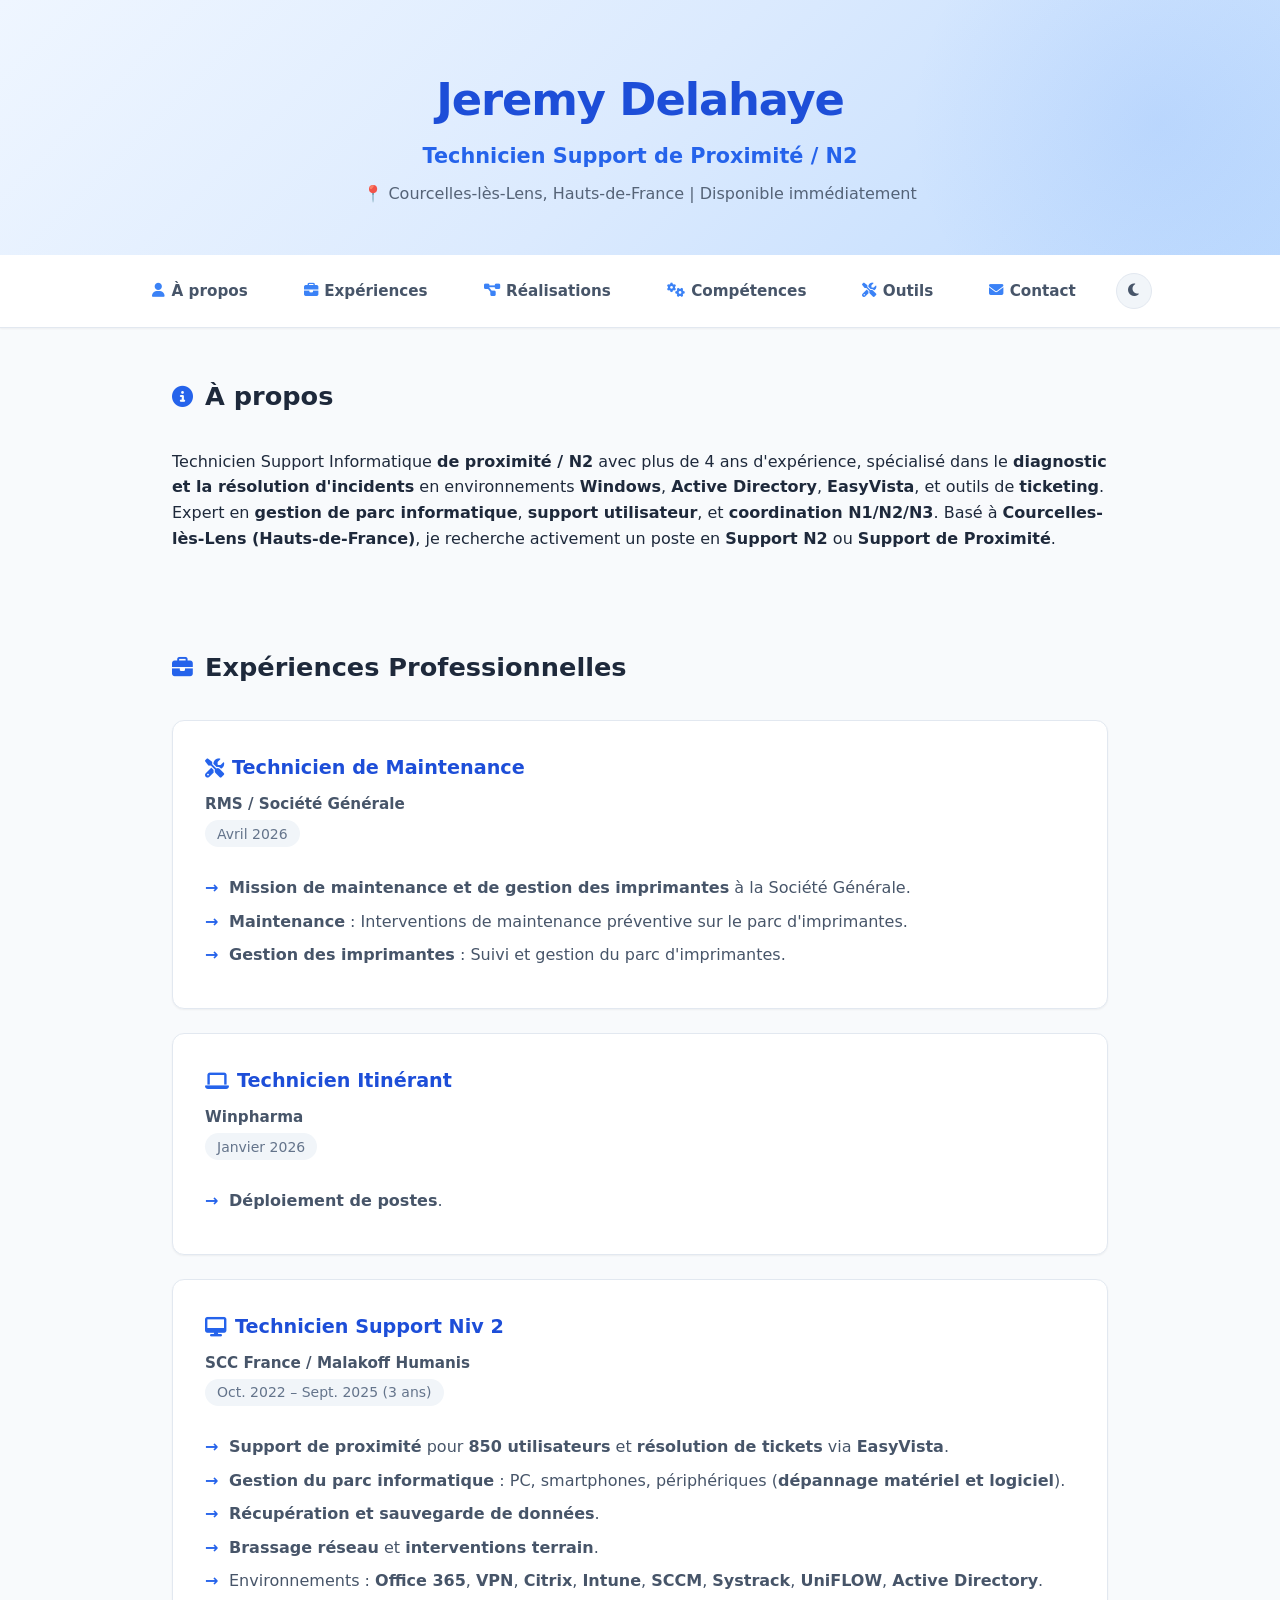
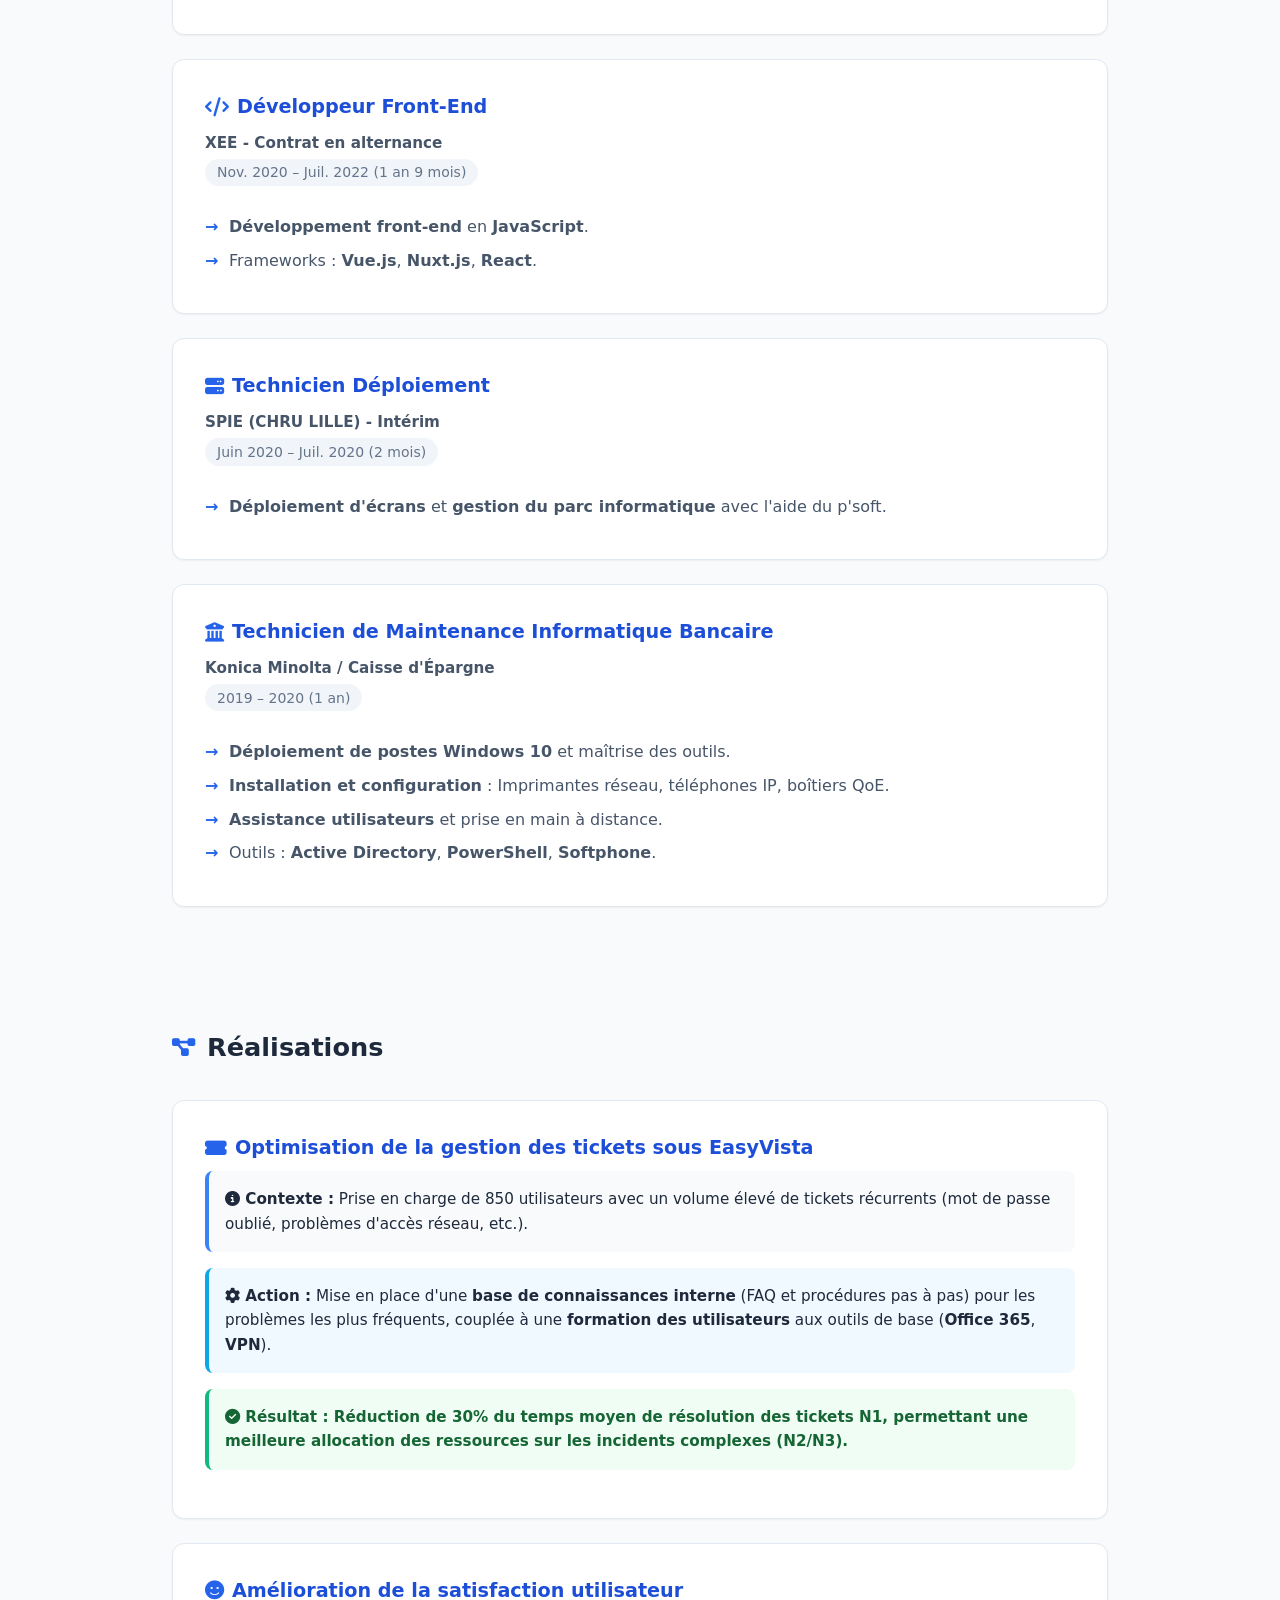
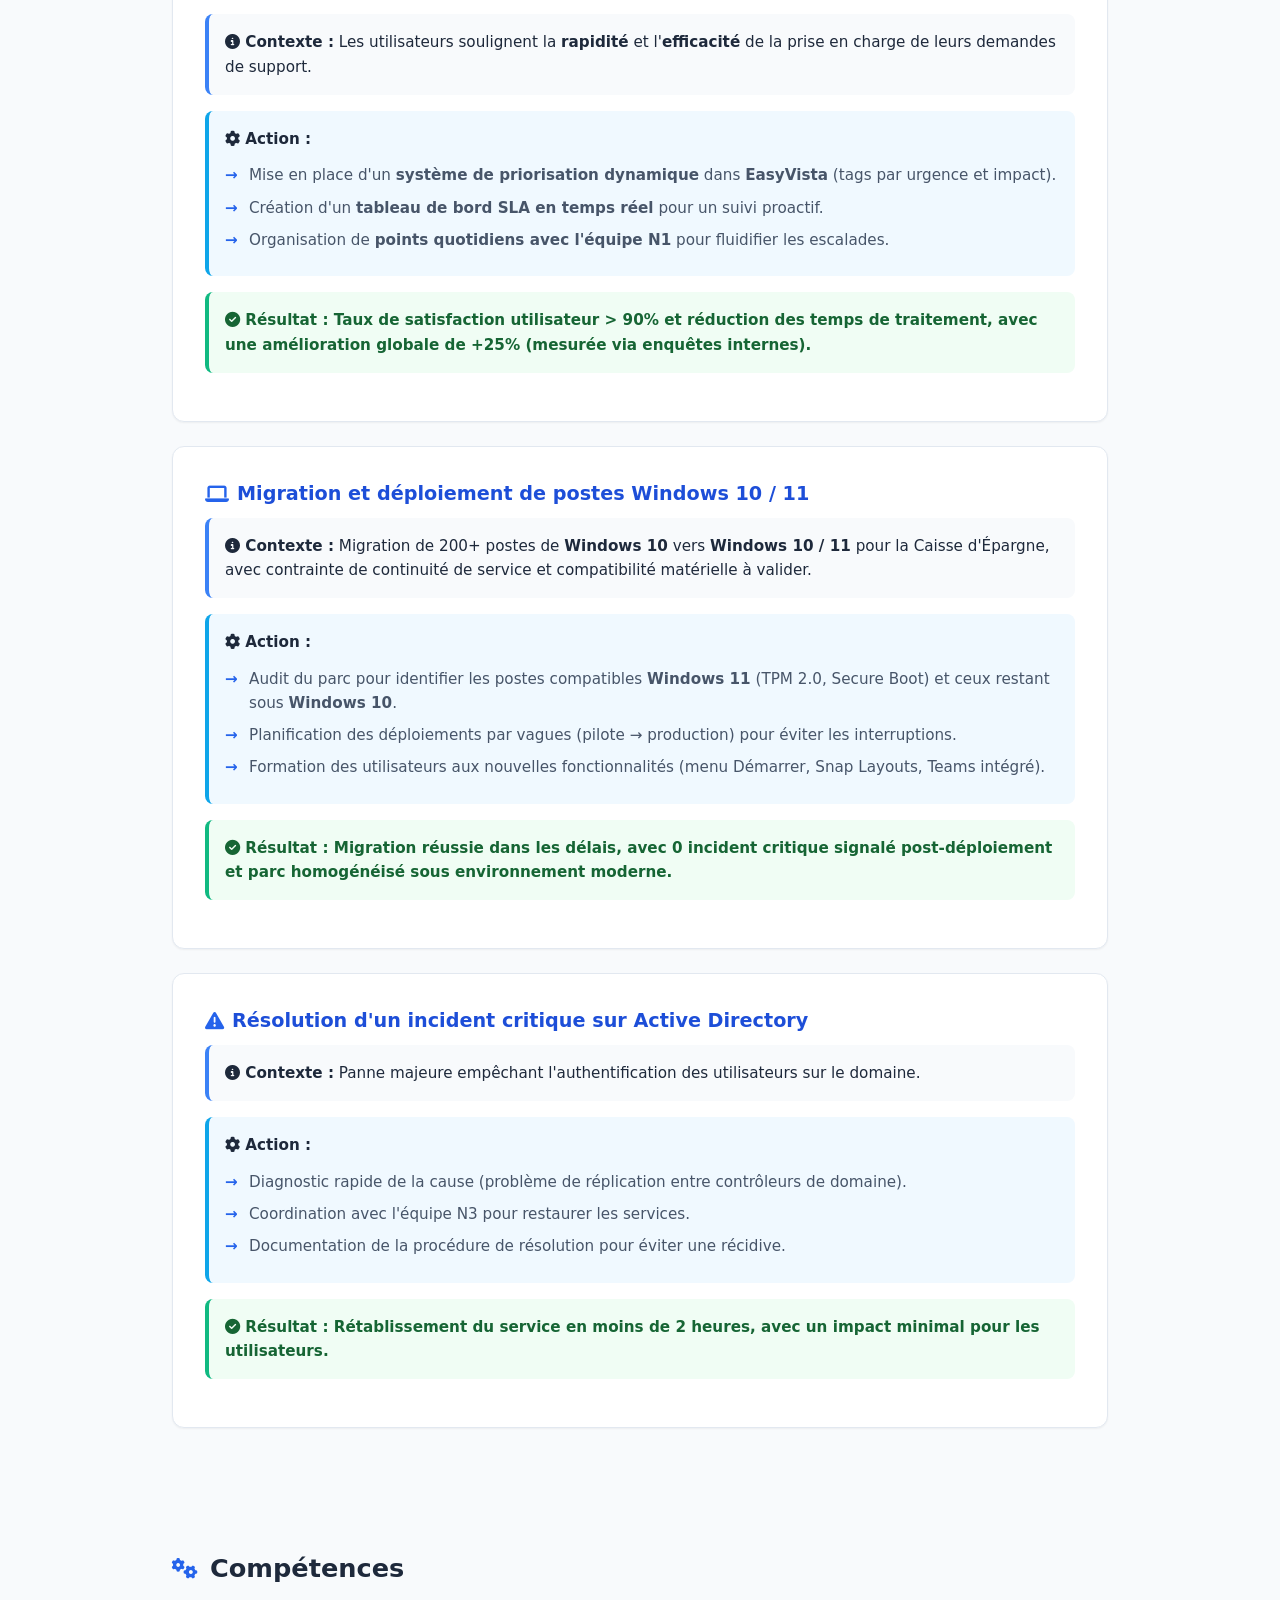
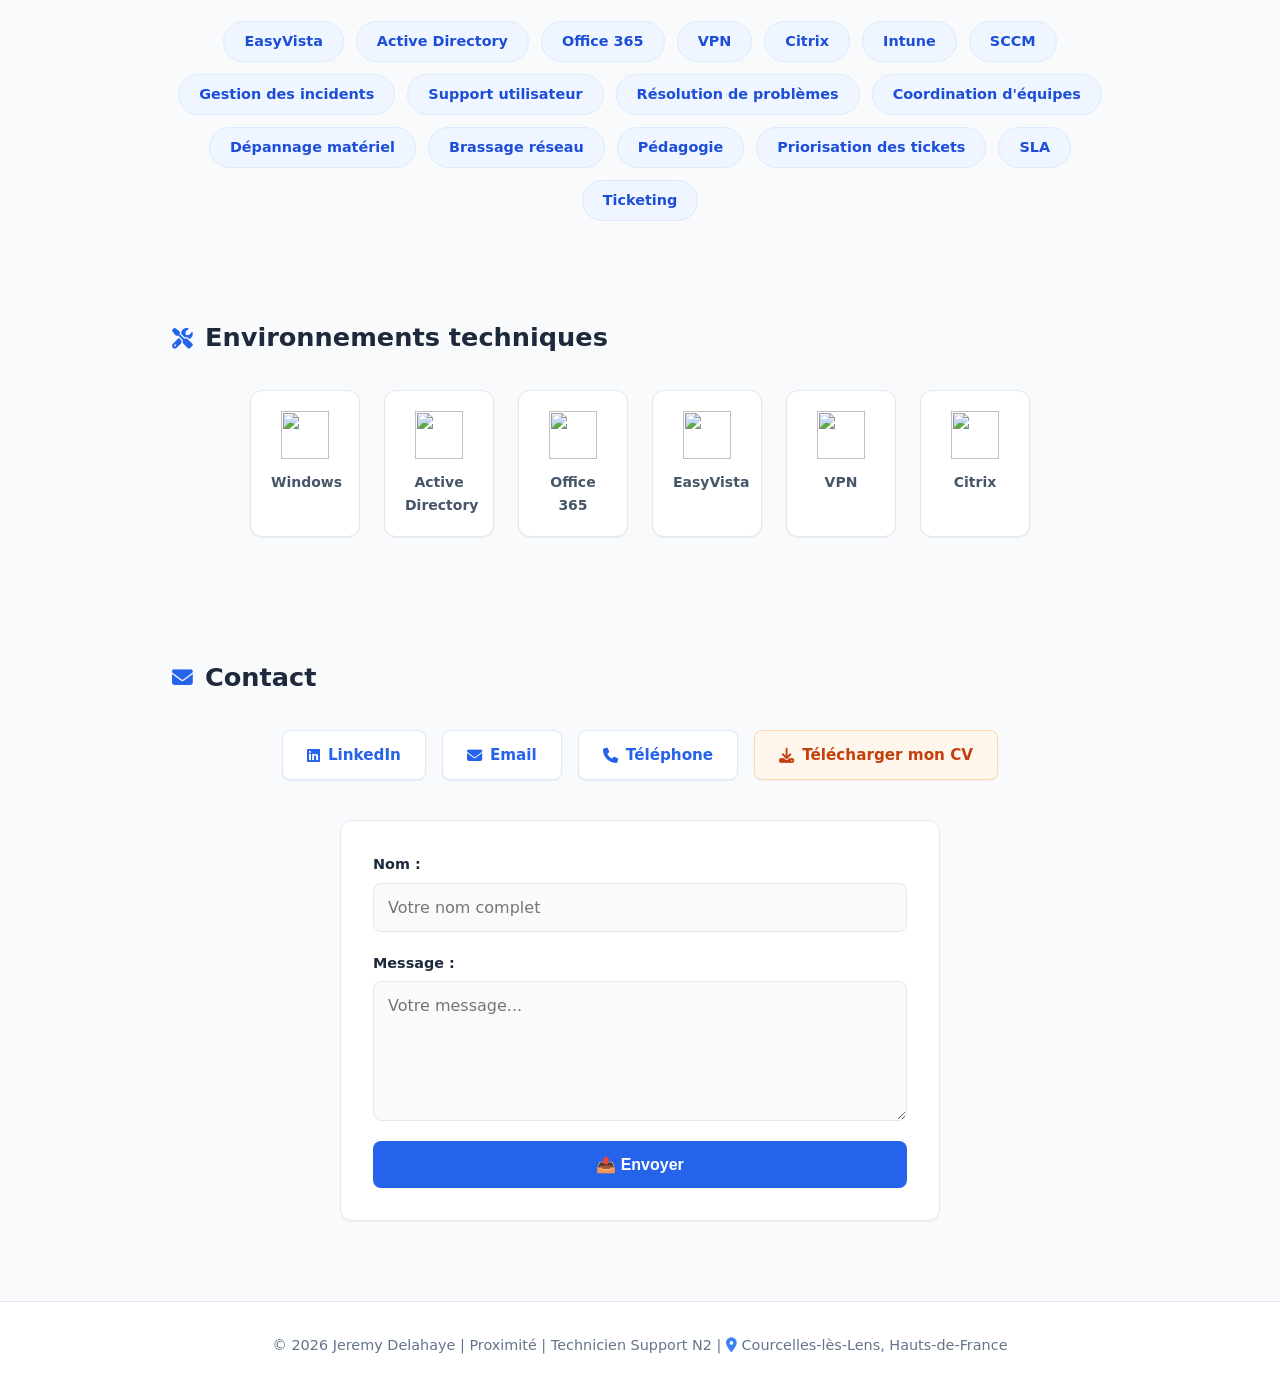
==== commit 2febc2dd: "Comment out profile image in index.html Commented out the profile image in the header section." ====
--- a/index.html
+++ b/index.html
@@ -46,7 +46,7 @@
     </div>
     
     <header>
-        <img src="https://jerem-62.github.io/cv/assets/photo-profil.jpg" alt="Portrait professionnel de Jeremy Delahaye, Technicien Support N2" class="profile-pic" loading="lazy" width="150" height="150">
+       <!-- <img src="" alt="Portrait professionnel de Jeremy Delahaye, Technicien Support N2" class="profile-pic" loading="lazy" width="150" height="150">-->
         <h1>Jeremy Delahaye</h1>
         <p class="subtitle">Technicien Support de Proximité / N2</p>
         <p class="location">📍 Courcelles-lès-Lens, Hauts-de-France | Disponible immédiatement</p>
@@ -322,4 +322,4 @@
 
     <script src="script.js" defer></script>
 </body>
-</html>+</html>
